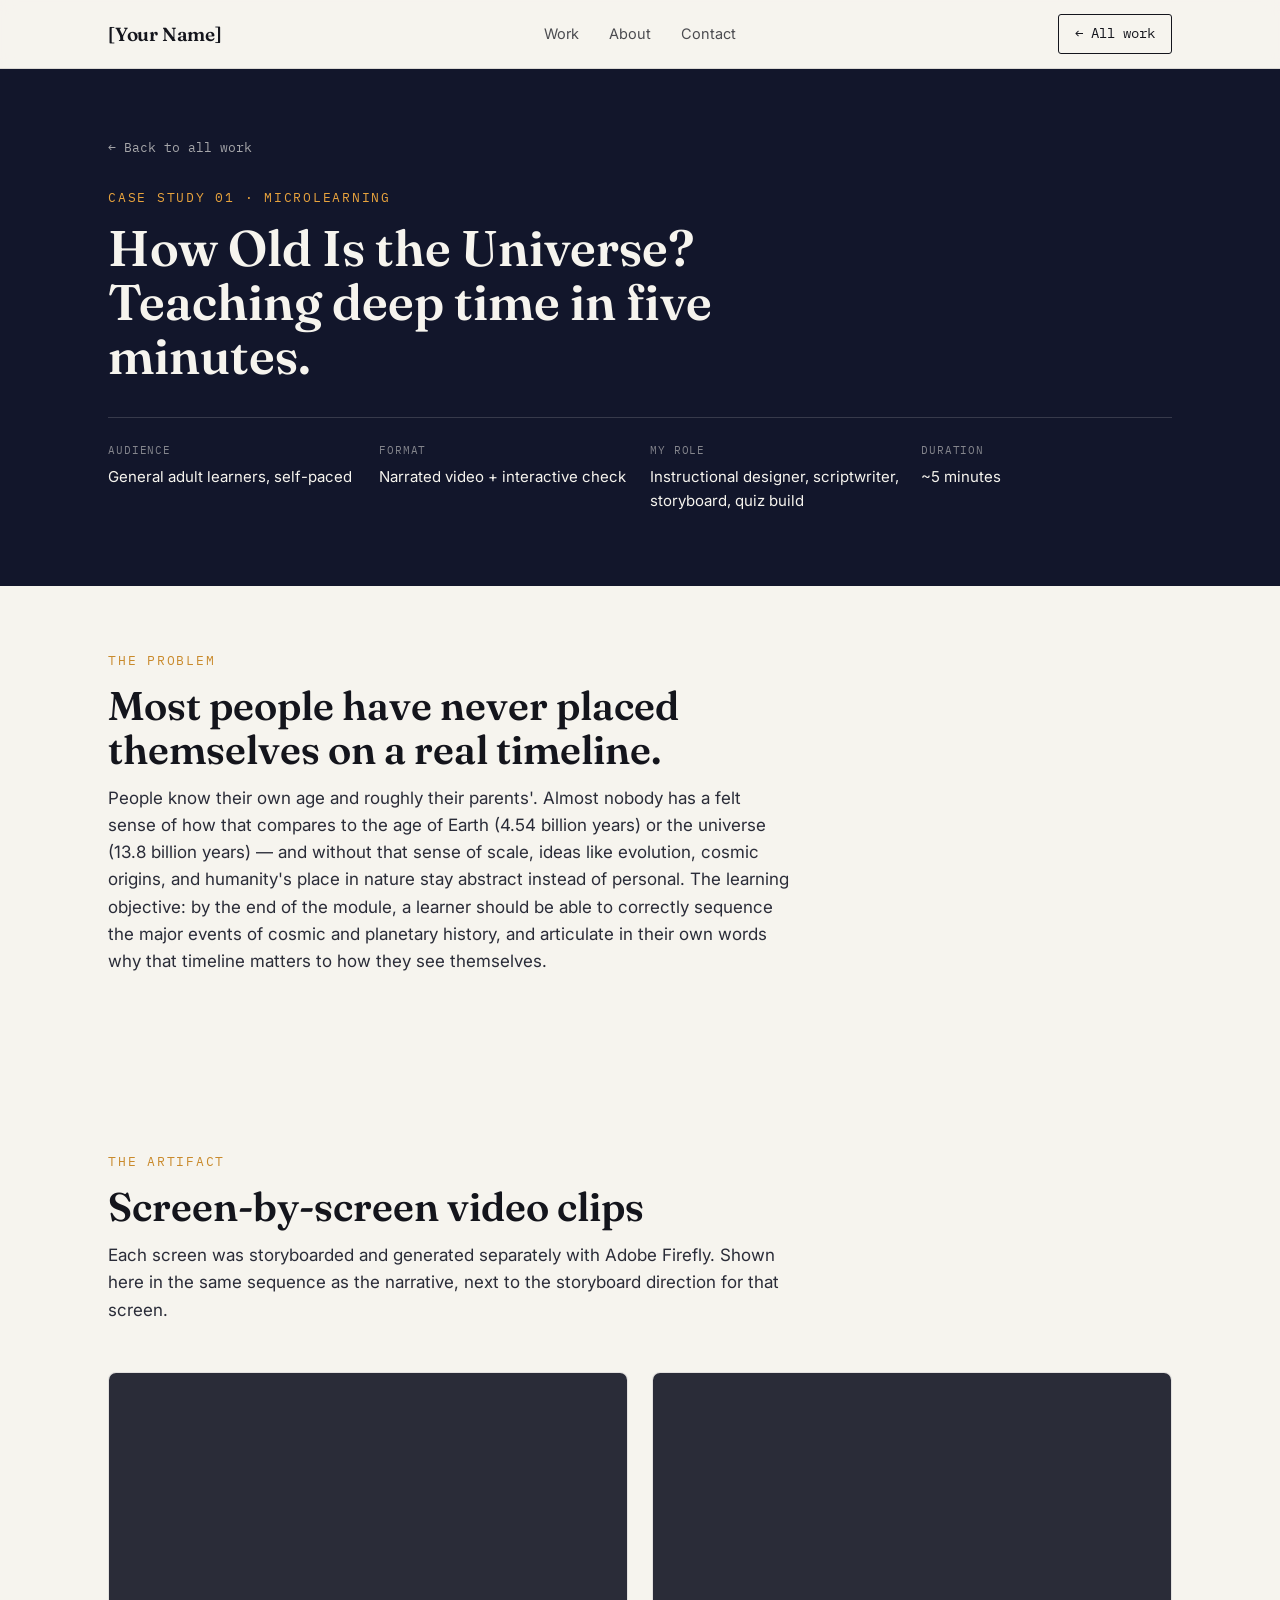
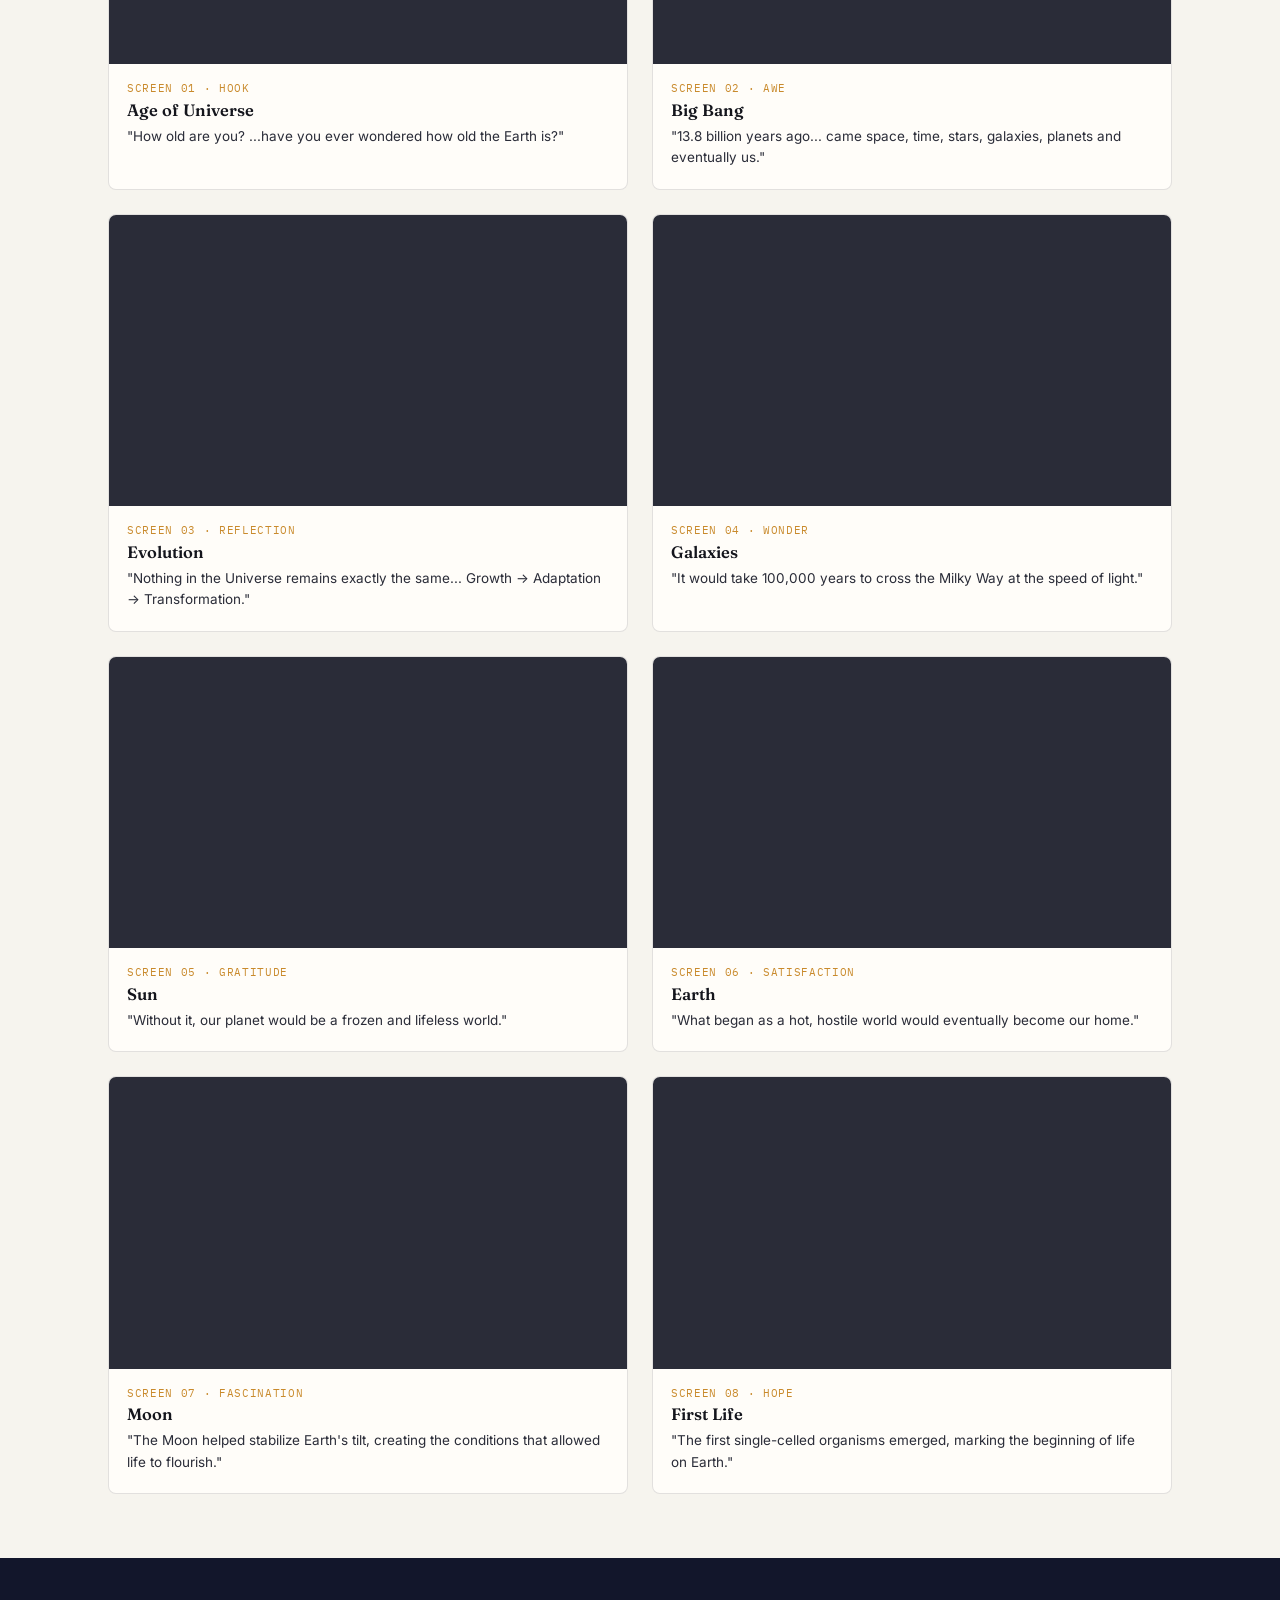
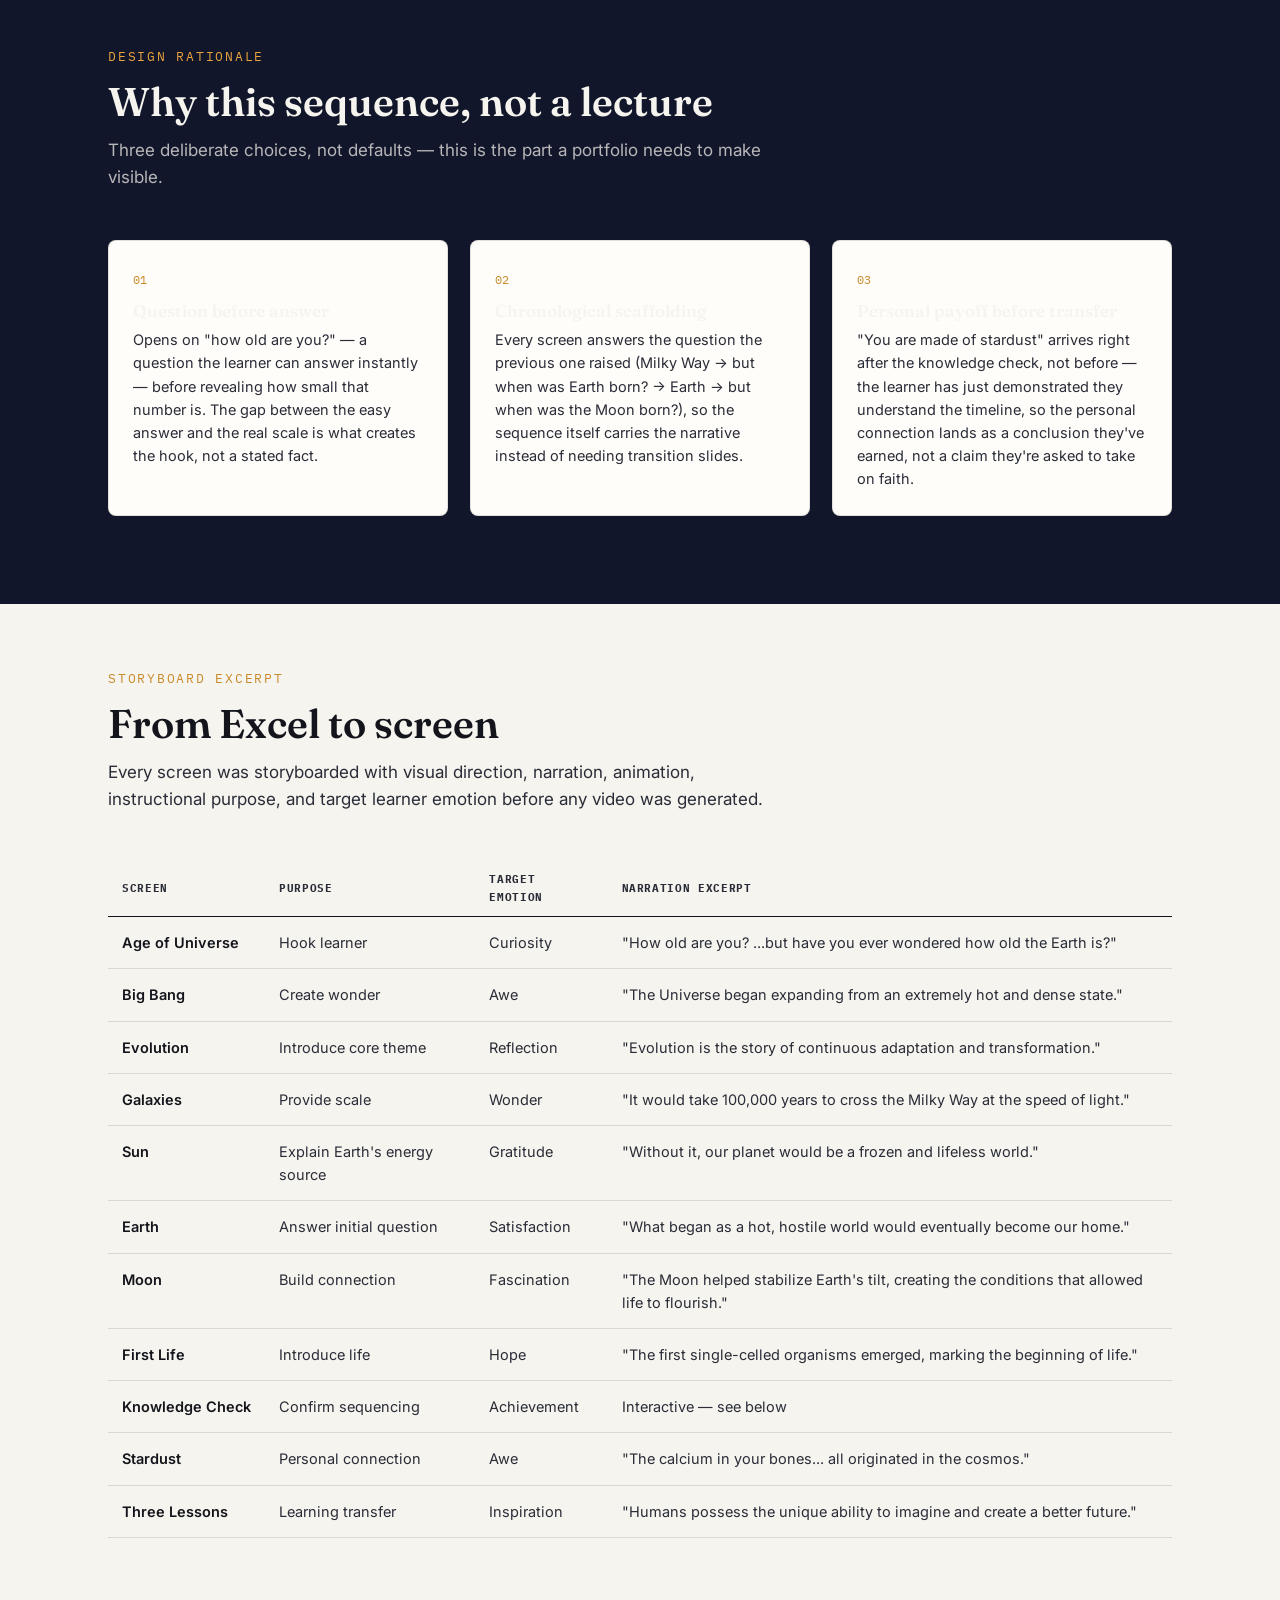
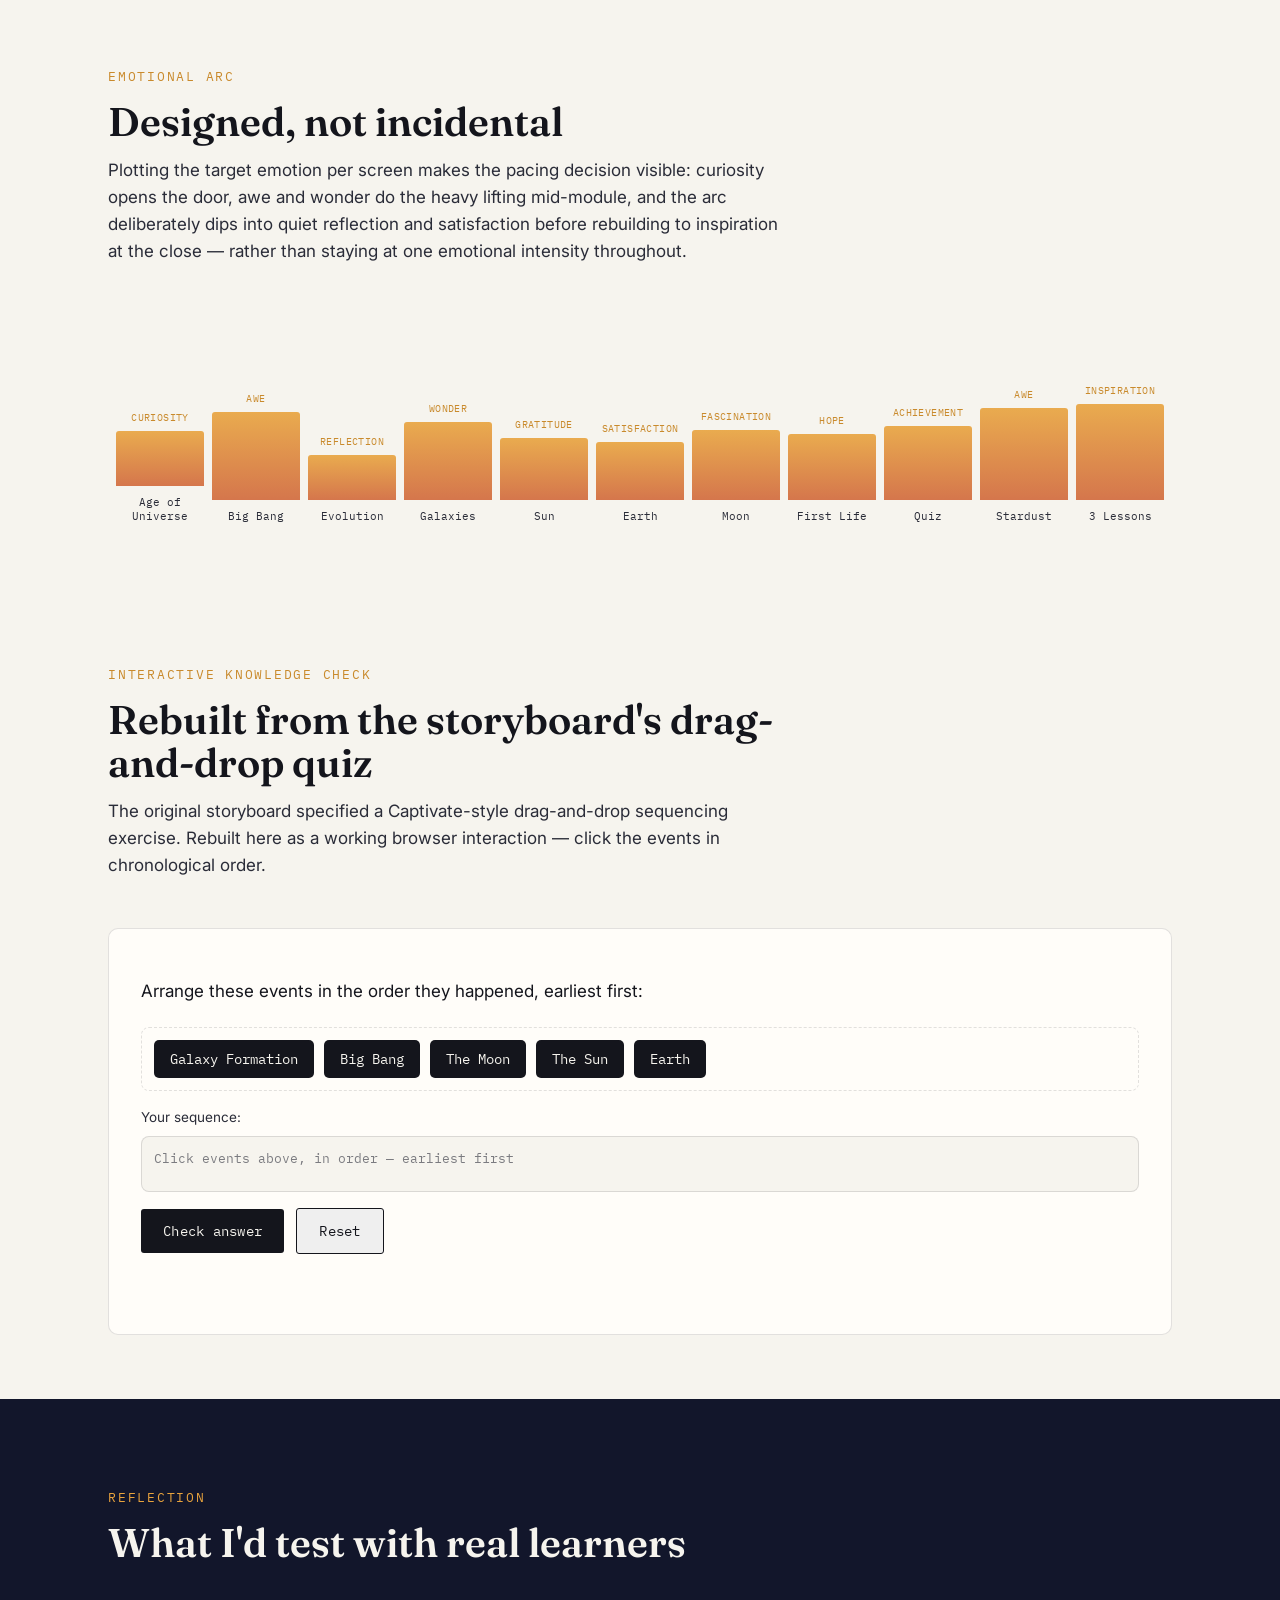
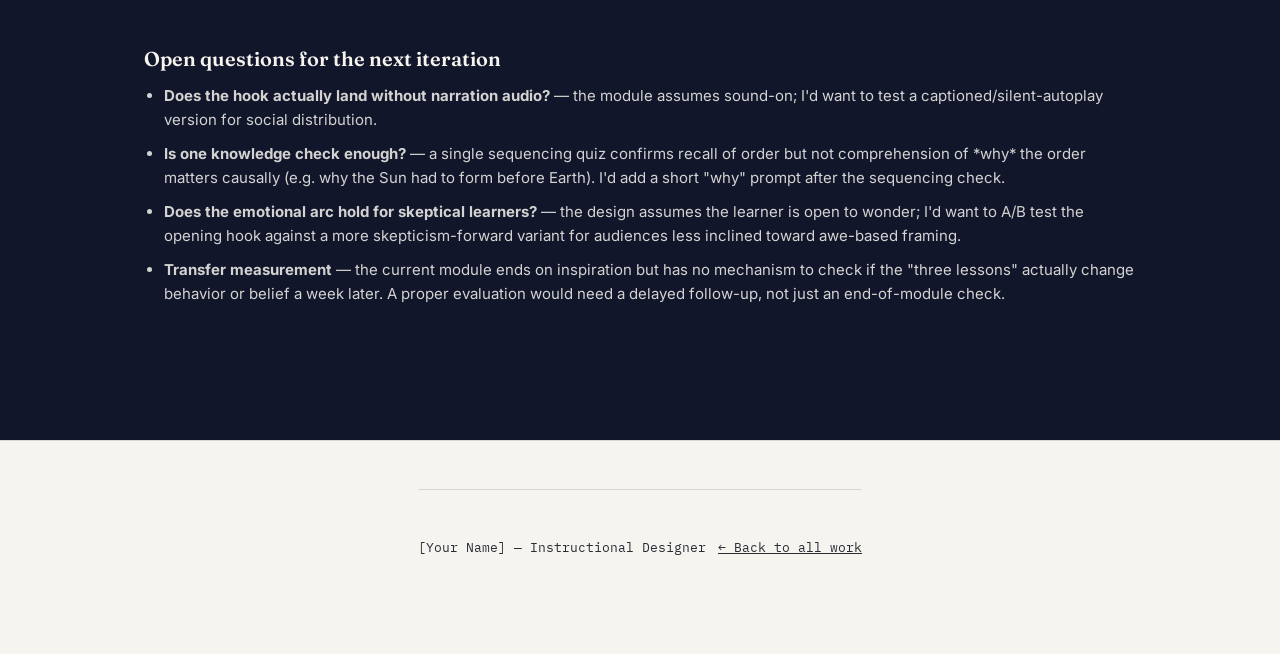
==== case-study-bigbang.html @ b895d116 "Add files via upload" ====
<!DOCTYPE html>
<html lang="en">
<head>
<meta charset="UTF-8">
<meta name="viewport" content="width=device-width, initial-scale=1.0">
<title>Case Study — How Old Is the Universe? | [Your Name]</title>
<link rel="preconnect" href="https://fonts.googleapis.com">
<link href="https://fonts.googleapis.com/css2?family=Fraunces:opsz,wght@9..144,500;9..144,600&family=Inter:wght@400;500;600&family=IBM+Plex+Mono:wght@400;500&display=swap" rel="stylesheet">
<link rel="stylesheet" href="style.css">
</head>
<body>

<nav class="nav">
  <div class="wrap">
    <a class="nav-mark" href="index.html">[Your Name]</a>
    <ul class="nav-links">
      <li><a href="index.html#work">Work</a></li>
      <li><a href="index.html#about">About</a></li>
      <li><a href="index.html#contact">Contact</a></li>
    </ul>
    <a class="nav-cta" href="index.html">← All work</a>
  </div>
</nav>

<header class="cs-hero">
  <div class="wrap">
    <a class="back-link" href="index.html">← Back to all work</a>
    <span class="eyebrow">Case Study 01 · Microlearning</span>
    <h1>How Old Is the Universe? Teaching deep time in five minutes.</h1>

    <dl class="cs-meta">
      <div><dt>Audience</dt><dd>General adult learners, self-paced</dd></div>
      <div><dt>Format</dt><dd>Narrated video + interactive check</dd></div>
      <div><dt>My Role</dt><dd>Instructional designer, scriptwriter, storyboard, quiz build</dd></div>
      <div><dt>Duration</dt><dd>~5 minutes</dd></div>
    </dl>
  </div>
</header>

<section class="section section-tight">
  <div class="wrap">
    <div class="section-head">
      <span class="eyebrow">The Problem</span>
      <h2>Most people have never placed themselves on a real timeline.</h2>
      <p>People know their own age and roughly their parents'. Almost nobody has a felt sense of how
      that compares to the age of Earth (4.54 billion years) or the universe (13.8 billion years) —
      and without that sense of scale, ideas like evolution, cosmic origins, and humanity's place in
      nature stay abstract instead of personal. The learning objective: by the end of the module, a
      learner should be able to correctly sequence the major events of cosmic and planetary history,
      and articulate in their own words why that timeline matters to how they see themselves.</p>
    </div>
  </div>
</section>

<section class="section section-tight">
  <div class="wrap">
    <div class="section-head">
      <span class="eyebrow">The Artifact</span>
      <h2>Screen-by-screen video clips</h2>
      <p>Each screen was storyboarded and generated separately with Adobe Firefly. Shown here in the
      same sequence as the narrative, next to the storyboard direction for that screen.</p>
    </div>

    <div class="reel-grid">
      <div class="reel-card">
        <div class="reel-frame">
          <iframe src="https://drive.google.com/file/d/1oNbcu9M_ykGGvn_g71CojoUc9A6c1wca/preview" allow="autoplay" allowfullscreen loading="lazy"></iframe>
        </div>
        <div class="reel-body">
          <div class="reel-index">Screen 01 · Hook</div>
          <h3>Age of Universe</h3>
          <p>"How old are you? ...have you ever wondered how old the Earth is?"</p>
        </div>
      </div>

      <div class="reel-card">
        <div class="reel-frame">
          <iframe src="https://drive.google.com/file/d/1imyt-iBkOmMmFH0TT1pSPCt0cGdZ9aNY/preview" allow="autoplay" allowfullscreen loading="lazy"></iframe>
        </div>
        <div class="reel-body">
          <div class="reel-index">Screen 02 · Awe</div>
          <h3>Big Bang</h3>
          <p>"13.8 billion years ago... came space, time, stars, galaxies, planets and eventually us."</p>
        </div>
      </div>

      <div class="reel-card">
        <div class="reel-frame">
          <iframe src="https://drive.google.com/file/d/1BXNM2Kugk3HZnG-iFwD0R6MdzmaawaO6/preview" allow="autoplay" allowfullscreen loading="lazy"></iframe>
        </div>
        <div class="reel-body">
          <div class="reel-index">Screen 03 · Reflection</div>
          <h3>Evolution</h3>
          <p>"Nothing in the Universe remains exactly the same... Growth → Adaptation → Transformation."</p>
        </div>
      </div>

      <div class="reel-card">
        <div class="reel-frame">
          <iframe src="https://drive.google.com/file/d/1Hw9qp_NRLFfboMM7oHUqfhAPzD27Cn8F/preview" allow="autoplay" allowfullscreen loading="lazy"></iframe>
        </div>
        <div class="reel-body">
          <div class="reel-index">Screen 04 · Wonder</div>
          <h3>Galaxies</h3>
          <p>"It would take 100,000 years to cross the Milky Way at the speed of light."</p>
        </div>
      </div>

      <div class="reel-card">
        <div class="reel-frame">
          <iframe src="https://drive.google.com/file/d/1N5pcoWm10YB3pynCV557OBlq85UHL0aE/preview" allow="autoplay" allowfullscreen loading="lazy"></iframe>
        </div>
        <div class="reel-body">
          <div class="reel-index">Screen 05 · Gratitude</div>
          <h3>Sun</h3>
          <p>"Without it, our planet would be a frozen and lifeless world."</p>
        </div>
      </div>

      <div class="reel-card">
        <div class="reel-frame">
          <iframe src="https://drive.google.com/file/d/1j3z9VxLvTlwo2EZ3_TCzBCUEDwjEivxw/preview" allow="autoplay" allowfullscreen loading="lazy"></iframe>
        </div>
        <div class="reel-body">
          <div class="reel-index">Screen 06 · Satisfaction</div>
          <h3>Earth</h3>
          <p>"What began as a hot, hostile world would eventually become our home."</p>
        </div>
      </div>

      <div class="reel-card">
        <div class="reel-frame">
          <iframe src="https://drive.google.com/file/d/1w-o5J6wZ42qtlXxeQg47EWyF9idyX3JM/preview" allow="autoplay" allowfullscreen loading="lazy"></iframe>
        </div>
        <div class="reel-body">
          <div class="reel-index">Screen 07 · Fascination</div>
          <h3>Moon</h3>
          <p>"The Moon helped stabilize Earth's tilt, creating the conditions that allowed life to flourish."</p>
        </div>
      </div>

      <div class="reel-card">
        <div class="reel-frame">
          <iframe src="https://drive.google.com/file/d/1HkIOLkgJudNFVCQ6xEuP0Mj9fXV1hpHD/preview" allow="autoplay" allowfullscreen loading="lazy"></iframe>
        </div>
        <div class="reel-body">
          <div class="reel-index">Screen 08 · Hope</div>
          <h3>First Life</h3>
          <p>"The first single-celled organisms emerged, marking the beginning of life on Earth."</p>
        </div>
      </div>
    </div>
  </div>
</section>

<section class="section section-dark">
  <div class="wrap">
    <div class="section-head">
      <span class="eyebrow">Design Rationale</span>
      <h2>Why this sequence, not a lecture</h2>
      <p>Three deliberate choices, not defaults — this is the part a portfolio needs to make visible.</p>
    </div>

    <div class="rationale-grid">
      <div class="rationale-card">
        <span class="num">01</span>
        <h3>Question before answer</h3>
        <p>Opens on "how old are you?" — a question the learner can answer instantly — before
        revealing how small that number is. The gap between the easy answer and the real scale is
        what creates the hook, not a stated fact.</p>
      </div>
      <div class="rationale-card">
        <span class="num">02</span>
        <h3>Chronological scaffolding</h3>
        <p>Every screen answers the question the previous one raised (Milky Way → but when was Earth
        born? → Earth → but when was the Moon born?), so the sequence itself carries the narrative
        instead of needing transition slides.</p>
      </div>
      <div class="rationale-card">
        <span class="num">03</span>
        <h3>Personal payoff before transfer</h3>
        <p>"You are made of stardust" arrives right after the knowledge check, not before — the
        learner has just demonstrated they understand the timeline, so the personal connection lands
        as a conclusion they've earned, not a claim they're asked to take on faith.</p>
      </div>
    </div>
  </div>
</section>

<section class="section section-tight">
  <div class="wrap">
    <div class="section-head">
      <span class="eyebrow">Storyboard Excerpt</span>
      <h2>From Excel to screen</h2>
      <p>Every screen was storyboarded with visual direction, narration, animation, instructional
      purpose, and target learner emotion before any video was generated.</p>
    </div>

    <div style="overflow-x:auto;">
      <table class="sb-table">
        <thead>
          <tr><th>Screen</th><th>Purpose</th><th>Target Emotion</th><th>Narration excerpt</th></tr>
        </thead>
        <tbody>
          <tr><td class="sb-screen">Age of Universe</td><td>Hook learner</td><td>Curiosity</td><td>"How old are you? ...but have you ever wondered how old the Earth is?"</td></tr>
          <tr><td class="sb-screen">Big Bang</td><td>Create wonder</td><td>Awe</td><td>"The Universe began expanding from an extremely hot and dense state."</td></tr>
          <tr><td class="sb-screen">Evolution</td><td>Introduce core theme</td><td>Reflection</td><td>"Evolution is the story of continuous adaptation and transformation."</td></tr>
          <tr><td class="sb-screen">Galaxies</td><td>Provide scale</td><td>Wonder</td><td>"It would take 100,000 years to cross the Milky Way at the speed of light."</td></tr>
          <tr><td class="sb-screen">Sun</td><td>Explain Earth's energy source</td><td>Gratitude</td><td>"Without it, our planet would be a frozen and lifeless world."</td></tr>
          <tr><td class="sb-screen">Earth</td><td>Answer initial question</td><td>Satisfaction</td><td>"What began as a hot, hostile world would eventually become our home."</td></tr>
          <tr><td class="sb-screen">Moon</td><td>Build connection</td><td>Fascination</td><td>"The Moon helped stabilize Earth's tilt, creating the conditions that allowed life to flourish."</td></tr>
          <tr><td class="sb-screen">First Life</td><td>Introduce life</td><td>Hope</td><td>"The first single-celled organisms emerged, marking the beginning of life."</td></tr>
          <tr><td class="sb-screen">Knowledge Check</td><td>Confirm sequencing</td><td>Achievement</td><td>Interactive — see below</td></tr>
          <tr><td class="sb-screen">Stardust</td><td>Personal connection</td><td>Awe</td><td>"The calcium in your bones... all originated in the cosmos."</td></tr>
          <tr><td class="sb-screen">Three Lessons</td><td>Learning transfer</td><td>Inspiration</td><td>"Humans possess the unique ability to imagine and create a better future."</td></tr>
        </tbody>
      </table>
    </div>
  </div>
</section>

<section class="section section-tight">
  <div class="wrap">
    <div class="section-head">
      <span class="eyebrow">Emotional Arc</span>
      <h2>Designed, not incidental</h2>
      <p>Plotting the target emotion per screen makes the pacing decision visible: curiosity opens the
      door, awe and wonder do the heavy lifting mid-module, and the arc deliberately dips into quiet
      reflection and satisfaction before rebuilding to inspiration at the close — rather than staying
      at one emotional intensity throughout.</p>
    </div>
    <div class="arc-wrap">
      <div class="arc" id="arcChart"></div>
    </div>
  </div>
</section>

<section class="section section-tight" id="quiz">
  <div class="wrap">
    <div class="section-head">
      <span class="eyebrow">Interactive Knowledge Check</span>
      <h2>Rebuilt from the storyboard's drag-and-drop quiz</h2>
      <p>The original storyboard specified a Captivate-style drag-and-drop sequencing exercise. Rebuilt
      here as a working browser interaction — click the events in chronological order.</p>
    </div>

    <div class="quiz-box">
      <p class="quiz-prompt">Arrange these events in the order they happened, earliest first:</p>
      <div class="quiz-pool" id="quizPool"></div>
      <p class="quiz-prompt" style="font-size:13.5px; margin-bottom:8px; color:var(--ink-soft);">Your sequence:</p>
      <div class="quiz-answer" id="quizAnswer"></div>
      <div class="quiz-controls">
        <button class="btn btn-solid" id="quizCheck" style="border:none; cursor:pointer;">Check answer</button>
        <button class="btn btn-ghost" id="quizReset" style="cursor:pointer;">Reset</button>
      </div>
      <p class="quiz-feedback" id="quizFeedback"></p>
    </div>
  </div>
</section>

<section class="section section-dark">
  <div class="wrap">
    <div class="section-head">
      <span class="eyebrow">Reflection</span>
      <h2>What I'd test with real learners</h2>
    </div>
    <div class="reflection-box">
      <h3>Open questions for the next iteration</h3>
      <ul>
        <li><strong>Does the hook actually land without narration audio?</strong> — the module assumes
        sound-on; I'd want to test a captioned/silent-autoplay version for social distribution.</li>
        <li><strong>Is one knowledge check enough?</strong> — a single sequencing quiz confirms recall
        of order but not comprehension of *why* the order matters causally (e.g. why the Sun had to
        form before Earth). I'd add a short "why" prompt after the sequencing check.</li>
        <li><strong>Does the emotional arc hold for skeptical learners?</strong> — the design assumes
        the learner is open to wonder; I'd want to A/B test the opening hook against a more
        skepticism-forward variant for audiences less inclined toward awe-based framing.</li>
        <li><strong>Transfer measurement</strong> — the current module ends on inspiration but has no
        mechanism to check if the "three lessons" actually change behavior or belief a week later.
        A proper evaluation would need a delayed follow-up, not just an end-of-module check.</li>
      </ul>
    </div>
  </div>
</section>

<footer class="footer">
  <div class="wrap footer">
    <span>[Your Name] — Instructional Designer</span>
    <a href="index.html">← Back to all work</a>
  </div>
</footer>

<script src="script.js"></script>
</body>
</html>
---- style.css ----
/* ============================================================
   DESIGN TOKENS
   Palette: Ink (near-black), Parchment (warm light), Sunfire (amber accent),
   Deep Space (indigo, dark sections)
   Signature motif: "Deep Time Compression" — a thin scale bar that
   literalizes turning 13.8 billion years into a 5-minute learning moment.
   ============================================================ */
:root {
  --ink: #14151c;
  --ink-soft: #2a2c38;
  --parchment: #f6f4ee;
  --parchment-dim: #ece8dd;
  --paper: #fffdf9;
  --space: #1c2340;
  --space-deep: #12162b;
  --sunfire: #e8a33d;
  --sunfire-dim: #c98a2c;
  --ember: #d1683a;
  --line: rgba(20, 21, 28, 0.12);
  --line-dark: rgba(246, 244, 238, 0.16);

  --display: "Fraunces", "Cambria", Georgia, serif;
  --body: "Inter", "Calibri", Arial, sans-serif;
  --mono: "IBM Plex Mono", "Courier New", monospace;

  --max: 1120px;
}

@media (prefers-reduced-motion: reduce) {
  * { animation-duration: 0.001ms !important; animation-iteration-count: 1 !important; transition-duration: 0.001ms !important; }
}

* { box-sizing: border-box; }
html { scroll-behavior: smooth; }
body {
  margin: 0;
  background: var(--parchment);
  color: var(--ink);
  font-family: var(--body);
  font-size: 17px;
  line-height: 1.6;
  -webkit-font-smoothing: antialiased;
}

img, video { max-width: 100%; display: block; }

a { color: inherit; }

.wrap {
  max-width: var(--max);
  margin: 0 auto;
  padding: 0 28px;
}

h1, h2, h3 {
  font-family: var(--display);
  font-weight: 600;
  line-height: 1.08;
  margin: 0;
}

.eyebrow {
  font-family: var(--mono);
  font-size: 12.5px;
  letter-spacing: 0.14em;
  text-transform: uppercase;
  color: var(--sunfire-dim);
  display: block;
  margin-bottom: 14px;
}

:focus-visible {
  outline: 2.5px solid var(--sunfire);
  outline-offset: 3px;
}

/* ---------- NAV ---------- */
.nav {
  position: sticky;
  top: 0;
  z-index: 40;
  background: rgba(246, 244, 238, 0.92);
  backdrop-filter: blur(8px);
  border-bottom: 1px solid var(--line);
}
.nav .wrap {
  display: flex;
  align-items: center;
  justify-content: space-between;
  height: 68px;
}
.nav-mark {
  font-family: var(--display);
  font-weight: 600;
  font-size: 19px;
  text-decoration: none;
  letter-spacing: -0.01em;
}
.nav-links {
  display: flex;
  gap: 30px;
  list-style: none;
  margin: 0;
  padding: 0;
  font-size: 14.5px;
}
.nav-links a { text-decoration: none; opacity: 0.75; }
.nav-links a:hover { opacity: 1; }
.nav-cta {
  border: 1.5px solid var(--ink);
  padding: 8px 16px;
  border-radius: 3px;
  font-size: 13.5px;
  text-decoration: none;
  font-family: var(--mono);
}

/* ---------- BUTTONS ---------- */
.btn {
  display: inline-flex;
  align-items: center;
  gap: 8px;
  font-family: var(--mono);
  font-size: 13.5px;
  letter-spacing: 0.02em;
  text-decoration: none;
  padding: 13px 22px;
  border-radius: 3px;
  border: 1.5px solid currentColor;
  transition: transform 0.15s ease, background 0.15s ease;
}
.btn:hover { transform: translateY(-1px); }
.btn-solid {
  background: var(--ink);
  color: var(--parchment);
  border-color: var(--ink);
}
.btn-solid:hover { background: var(--ink-soft); }
.btn-ghost { color: var(--ink); }

/* ---------- HERO ---------- */
.hero {
  padding: 110px 0 80px;
  position: relative;
}
.hero .eyebrow { color: var(--ember); }
.hero h1 {
  font-size: clamp(38px, 6vw, 64px);
  max-width: 15ch;
}
.hero h1 em {
  font-style: normal;
  color: var(--sunfire-dim);
}
.hero p.lede {
  max-width: 56ch;
  font-size: 19px;
  color: var(--ink-soft);
  margin: 24px 0 36px;
}
.hero-actions { display: flex; gap: 14px; flex-wrap: wrap; }

/* ---------- DEEP TIME BAR (signature element) ---------- */
.timebar {
  margin-top: 64px;
  border-top: 1px solid var(--line);
  padding-top: 22px;
}
.timebar-row {
  display: flex;
  align-items: center;
  gap: 18px;
  font-family: var(--mono);
  font-size: 12.5px;
  color: var(--ink-soft);
}
.timebar-track {
  flex: 1;
  height: 3px;
  background: var(--parchment-dim);
  position: relative;
  border-radius: 2px;
  overflow: hidden;
}
.timebar-fill {
  position: absolute;
  inset: 0;
  width: 0%;
  background: linear-gradient(90deg, var(--space), var(--sunfire));
  border-radius: 2px;
  animation: fillbar 1.8s ease-out 0.3s forwards;
}
@keyframes fillbar { to { width: 100%; } }

/* ---------- SECTION shells ---------- */
.section { padding: 88px 0; }
.section-dark {
  background: var(--space-deep);
  color: var(--parchment);
}
.section-dark .eyebrow { color: var(--sunfire); }
.section-tight { padding: 64px 0; }
.section-head { max-width: 62ch; margin-bottom: 48px; }
.section-head h2 { font-size: clamp(28px, 3.6vw, 40px); }
.section-head p { color: var(--ink-soft); margin-top: 14px; font-size: 17px; }
.section-dark .section-head p { color: rgba(246,244,238,0.72); }

/* ---------- ABOUT / BRIDGE ---------- */
.bridge-grid {
  display: grid;
  grid-template-columns: 1fr 1fr;
  gap: 40px;
}
.bridge-card {
  background: var(--paper);
  border: 1px solid var(--line);
  border-radius: 6px;
  padding: 28px;
}
.bridge-card h3 { font-size: 18px; margin-bottom: 10px; }
.bridge-card .from { font-family: var(--mono); font-size: 12px; color: var(--ember); text-transform: uppercase; letter-spacing: 0.08em; }
.bridge-card p { font-size: 15px; color: var(--ink-soft); margin: 10px 0 0; }
.bridge-arrow {
  grid-column: span 2;
  text-align: center;
  font-family: var(--mono);
  font-size: 13px;
  color: var(--sunfire-dim);
  letter-spacing: 0.1em;
  text-transform: uppercase;
}

/* ---------- PROJECT GRID ---------- */
.project-grid {
  display: grid;
  grid-template-columns: repeat(2, 1fr);
  gap: 22px;
}
.project-card {
  background: var(--paper);
  border: 1px solid var(--line);
  border-radius: 8px;
  overflow: hidden;
  text-decoration: none;
  color: var(--ink);
  display: flex;
  flex-direction: column;
  transition: box-shadow 0.2s ease, transform 0.2s ease;
}
.project-card.is-live:hover { transform: translateY(-3px); box-shadow: 0 14px 30px rgba(20,21,28,0.10); }
.project-thumb {
  height: 150px;
  background: linear-gradient(135deg, var(--space) 0%, var(--space-deep) 100%);
  position: relative;
  display: flex;
  align-items: center;
  justify-content: center;
}
.project-thumb span {
  font-family: var(--mono);
  color: rgba(246,244,238,0.5);
  font-size: 12px;
  letter-spacing: 0.08em;
}
.project-card.is-live .project-thumb { background: linear-gradient(135deg, #1c2340 0%, #3a2c5c 55%, #b3672f 100%); }
.project-body { padding: 20px 22px 24px; flex: 1; display: flex; flex-direction: column; }
.project-tag {
  font-family: var(--mono);
  font-size: 11px;
  letter-spacing: 0.08em;
  text-transform: uppercase;
  color: var(--sunfire-dim);
  margin-bottom: 8px;
}
.project-card h3 { font-size: 19px; margin-bottom: 8px; }
.project-card p { font-size: 14.5px; color: var(--ink-soft); margin: 0; flex: 1; }
.project-status {
  margin-top: 16px;
  font-family: var(--mono);
  font-size: 12px;
  color: var(--ink-soft);
  opacity: 0.6;
}
.project-card.is-live .project-status { color: var(--ember); opacity: 1; }

/* ---------- FOOTER ---------- */
.footer {
  padding: 48px 0;
  border-top: 1px solid var(--line);
  font-family: var(--mono);
  font-size: 13px;
  color: var(--ink-soft);
  display: flex;
  justify-content: space-between;
  flex-wrap: wrap;
  gap: 12px;
}

/* ---------- CASE STUDY SPECIFIC ---------- */
.cs-hero {
  background: var(--space-deep);
  color: var(--parchment);
  padding: 64px 0 56px;
}
.cs-hero .eyebrow { color: var(--sunfire); }
.cs-hero h1 { font-size: clamp(32px, 5vw, 50px); max-width: 20ch; color: var(--parchment); }
.cs-meta {
  margin-top: 34px;
  display: grid;
  grid-template-columns: repeat(4, 1fr);
  gap: 20px;
  border-top: 1px solid var(--line-dark);
  padding-top: 24px;
}
.cs-meta dt { font-family: var(--mono); font-size: 11px; text-transform: uppercase; letter-spacing: 0.08em; color: rgba(246,244,238,0.5); margin-bottom: 6px; }
.cs-meta dd { margin: 0; font-size: 15px; }

.back-link {
  font-family: var(--mono);
  font-size: 13px;
  text-decoration: none;
  color: rgba(246,244,238,0.65);
  display: inline-block;
  margin-bottom: 28px;
}
.back-link:hover { color: var(--parchment); }

/* video slot */
.video-slot {
  aspect-ratio: 16/9;
  background: var(--ink-soft);
  border-radius: 8px;
  display: flex;
  align-items: center;
  justify-content: center;
  flex-direction: column;
  gap: 10px;
  color: rgba(246,244,238,0.55);
  text-align: center;
  padding: 20px;
}
.video-slot span.big { font-size: 28px; }
.video-slot p { font-family: var(--mono); font-size: 12.5px; max-width: 40ch; margin: 0; }

/* per-screen video gallery */
.reel-grid {
  display: grid;
  grid-template-columns: repeat(2, 1fr);
  gap: 24px;
}
.reel-card {
  background: var(--paper);
  border: 1px solid var(--line);
  border-radius: 8px;
  overflow: hidden;
}
.reel-frame {
  aspect-ratio: 16/9;
  background: var(--ink-soft);
  position: relative;
}
.reel-frame iframe {
  width: 100%;
  height: 100%;
  border: none;
  display: block;
}
.reel-frame.pending {
  display: flex;
  align-items: center;
  justify-content: center;
  flex-direction: column;
  gap: 8px;
  color: rgba(246,244,238,0.5);
  text-align: center;
  padding: 16px;
}
.reel-frame.pending span.big { font-size: 22px; }
.reel-frame.pending p { font-family: var(--mono); font-size: 11.5px; margin: 0; max-width: 32ch; }
.reel-body { padding: 16px 18px 20px; }
.reel-index { font-family: var(--mono); font-size: 11px; color: var(--sunfire-dim); text-transform: uppercase; letter-spacing: 0.06em; margin-bottom: 4px; }
.reel-body h3 { font-size: 16.5px; margin: 0 0 6px; }
.reel-body p { font-size: 13.5px; color: var(--ink-soft); margin: 0; }

@media (max-width: 860px) {
  .reel-grid { grid-template-columns: 1fr; }
}

/* emotion arc */
.arc-wrap { overflow-x: auto; padding-bottom: 12px; }
.arc {
  display: flex;
  gap: 0;
  min-width: 920px;
  align-items: flex-end;
  height: 210px;
  padding: 0 4px;
}
.arc-step {
  flex: 1;
  display: flex;
  flex-direction: column;
  align-items: center;
  justify-content: flex-end;
  position: relative;
  padding: 0 4px;
}
.arc-bar {
  width: 100%;
  background: linear-gradient(180deg, var(--sunfire) 0%, var(--ember) 100%);
  border-radius: 3px 3px 0 0;
  opacity: 0.9;
}
.arc-label {
  font-family: var(--mono);
  font-size: 10.5px;
  color: var(--ink-soft);
  text-align: center;
  margin-top: 10px;
  line-height: 1.3;
}
.arc-emotion {
  font-family: var(--mono);
  font-size: 9.5px;
  color: var(--sunfire-dim);
  text-transform: uppercase;
  letter-spacing: 0.04em;
  margin-bottom: 6px;
}

/* storyboard table */
.sb-table { width: 100%; border-collapse: collapse; font-size: 14.5px; }
.sb-table th {
  font-family: var(--mono);
  font-size: 11px;
  text-transform: uppercase;
  letter-spacing: 0.06em;
  text-align: left;
  color: var(--ink-soft);
  border-bottom: 1.5px solid var(--ink);
  padding: 10px 14px;
}
.sb-table td {
  padding: 14px;
  border-bottom: 1px solid var(--line);
  vertical-align: top;
  color: var(--ink-soft);
}
.sb-table td.sb-screen { font-family: var(--body); font-weight: 600; color: var(--ink); white-space: nowrap; }

/* rationale cards */
.rationale-grid { display: grid; grid-template-columns: repeat(3, 1fr); gap: 22px; }
.rationale-card { background: var(--paper); border: 1px solid var(--line); border-radius: 8px; padding: 24px; }
.rationale-card .num { font-family: var(--mono); font-size: 12px; color: var(--sunfire-dim); }
.rationale-card h3 { font-size: 17px; margin: 10px 0 8px; }
.rationale-card p { font-size: 14.5px; color: var(--ink-soft); margin: 0; }

/* quiz */
.quiz-box {
  background: var(--paper);
  border: 1px solid var(--line);
  border-radius: 10px;
  padding: 32px;
}
.quiz-prompt { font-size: 17px; margin-bottom: 22px; }
.quiz-pool, .quiz-answer {
  display: flex;
  flex-wrap: wrap;
  gap: 10px;
  min-height: 56px;
  padding: 12px;
  border: 1.5px dashed var(--line);
  border-radius: 8px;
  margin-bottom: 16px;
}
.quiz-answer { border-style: solid; background: var(--parchment); }
.quiz-card {
  font-family: var(--mono);
  font-size: 13.5px;
  padding: 10px 16px;
  background: var(--ink);
  color: var(--parchment);
  border-radius: 5px;
  cursor: pointer;
  border: none;
  transition: transform 0.12s ease, background 0.12s ease;
}
.quiz-card:hover { transform: translateY(-2px); background: var(--space); }
.quiz-card:disabled { opacity: 0.3; cursor: default; transform: none; }
.quiz-answer .quiz-card { background: var(--sunfire-dim); cursor: default; }
.quiz-controls { display: flex; gap: 12px; align-items: center; }
.quiz-feedback { font-family: var(--mono); font-size: 13.5px; margin-top: 14px; min-height: 20px; }
.quiz-feedback.ok { color: #2f7d4f; }
.quiz-feedback.no { color: var(--ember); }

/* reflection */
.reflection-box {
  background: var(--space-deep);
  color: var(--parchment);
  border-radius: 10px;
  padding: 36px;
}
.reflection-box h3 { color: var(--parchment); font-size: 20px; margin-bottom: 14px; }
.reflection-box ul { margin: 0; padding-left: 20px; }
.reflection-box li { margin-bottom: 10px; font-size: 15px; color: rgba(246,244,238,0.85); }

/* responsive */
@media (max-width: 860px) {
  .nav-links { display: none; }
  .bridge-grid, .rationale-grid { grid-template-columns: 1fr; }
  .bridge-arrow { grid-column: span 1; }
  .project-grid { grid-template-columns: 1fr; }
  .cs-meta { grid-template-columns: repeat(2, 1fr); }
}
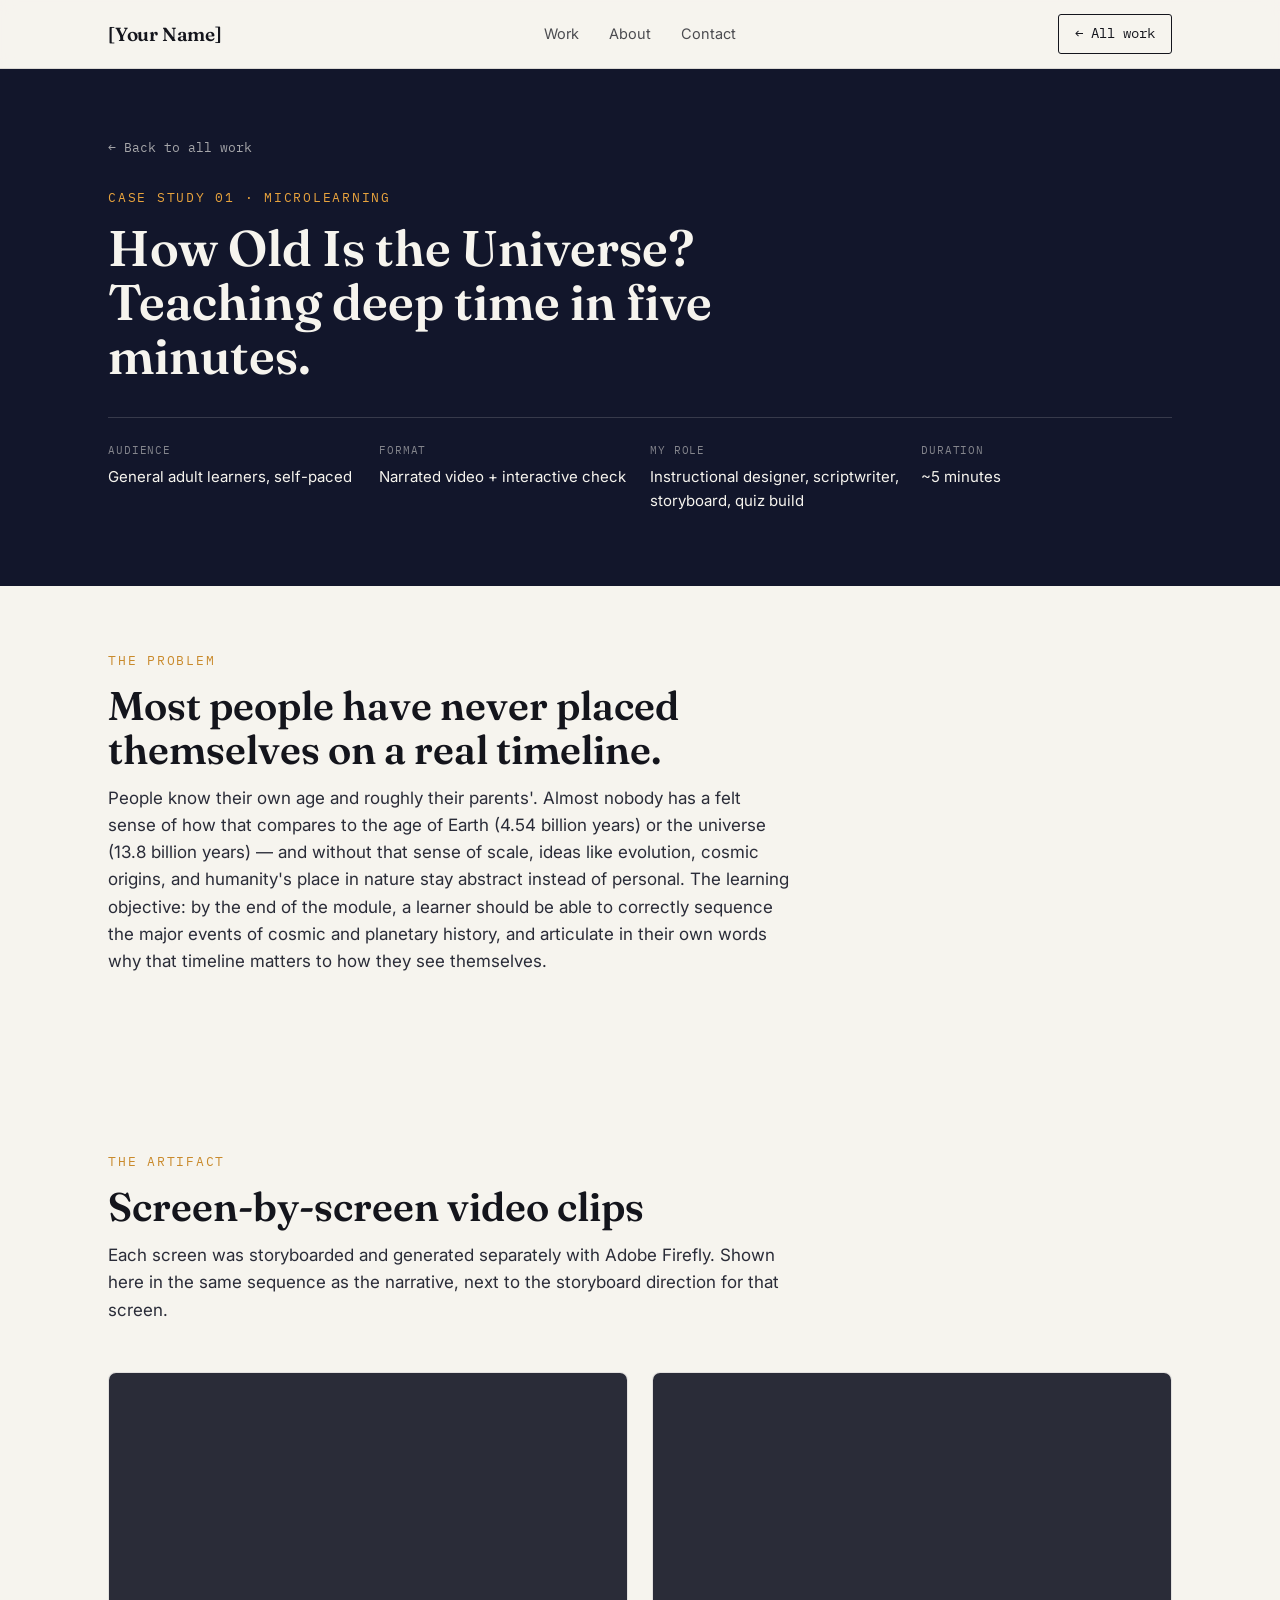
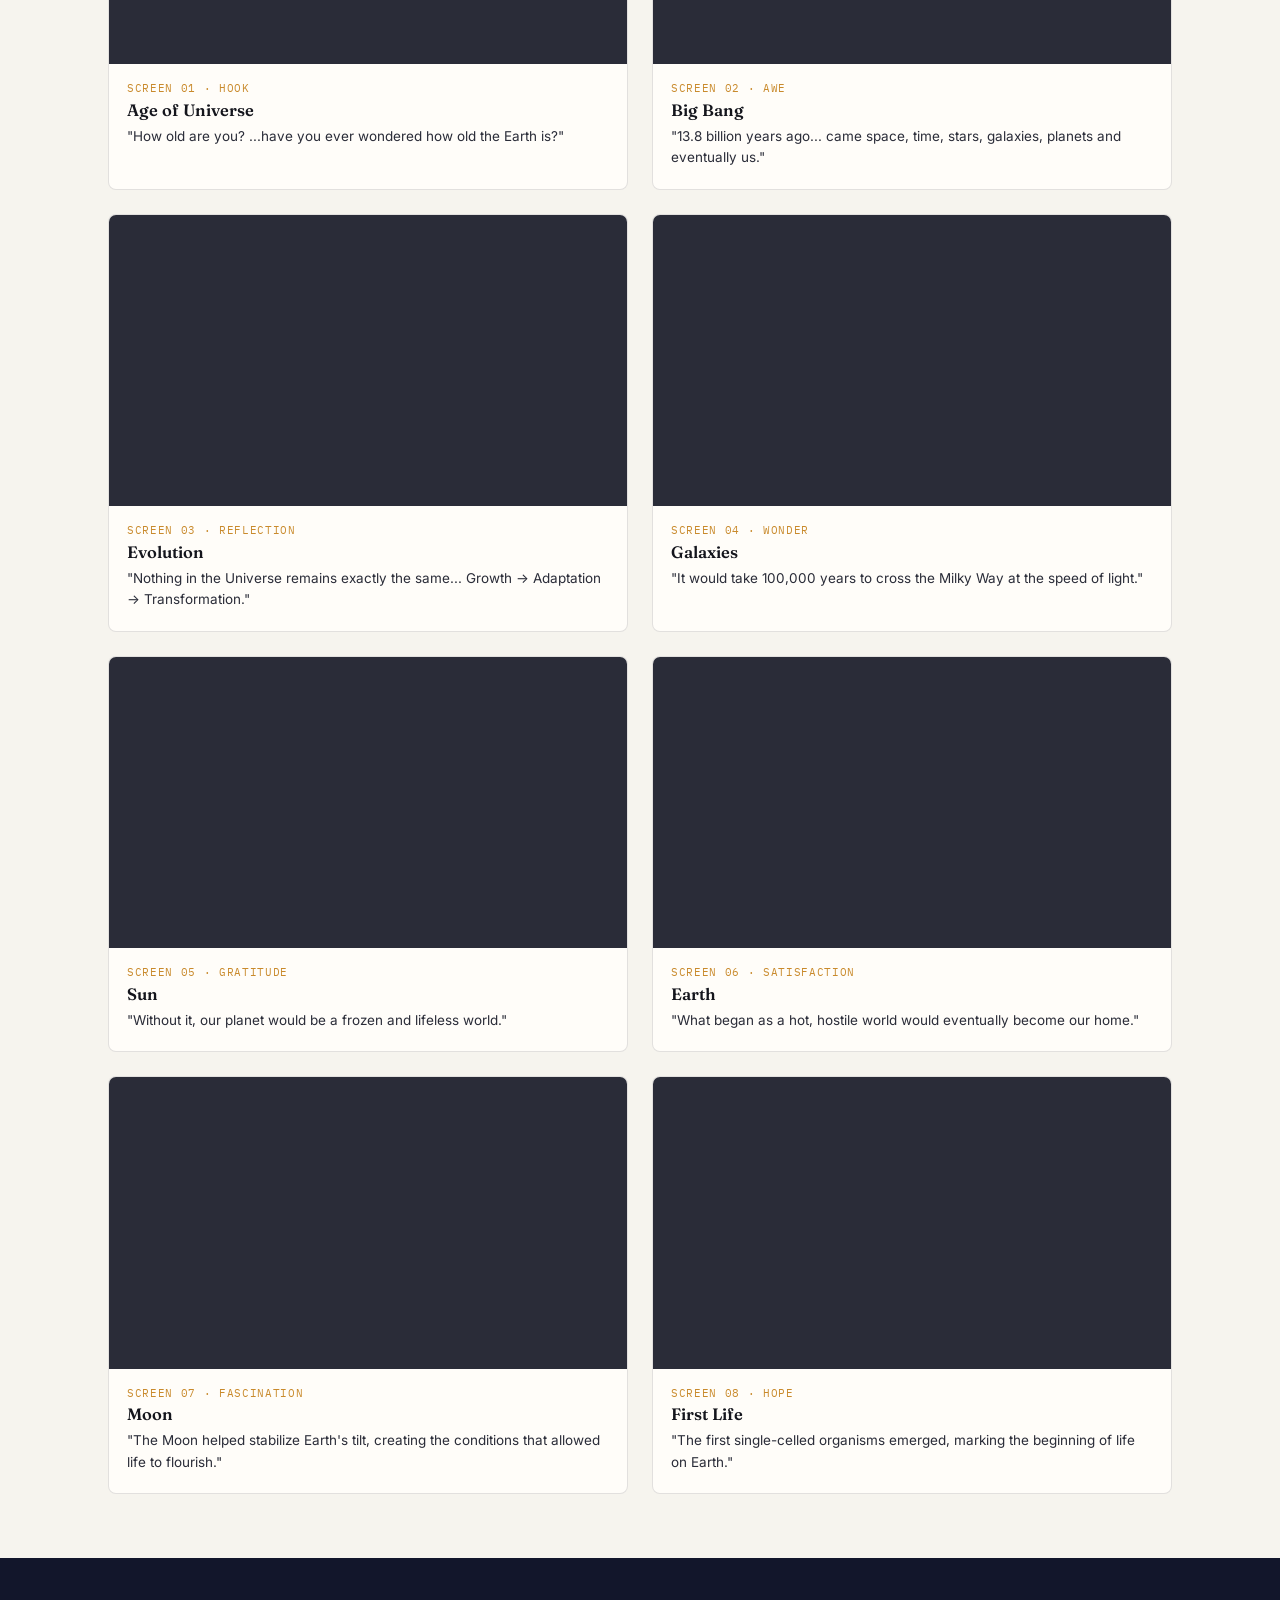
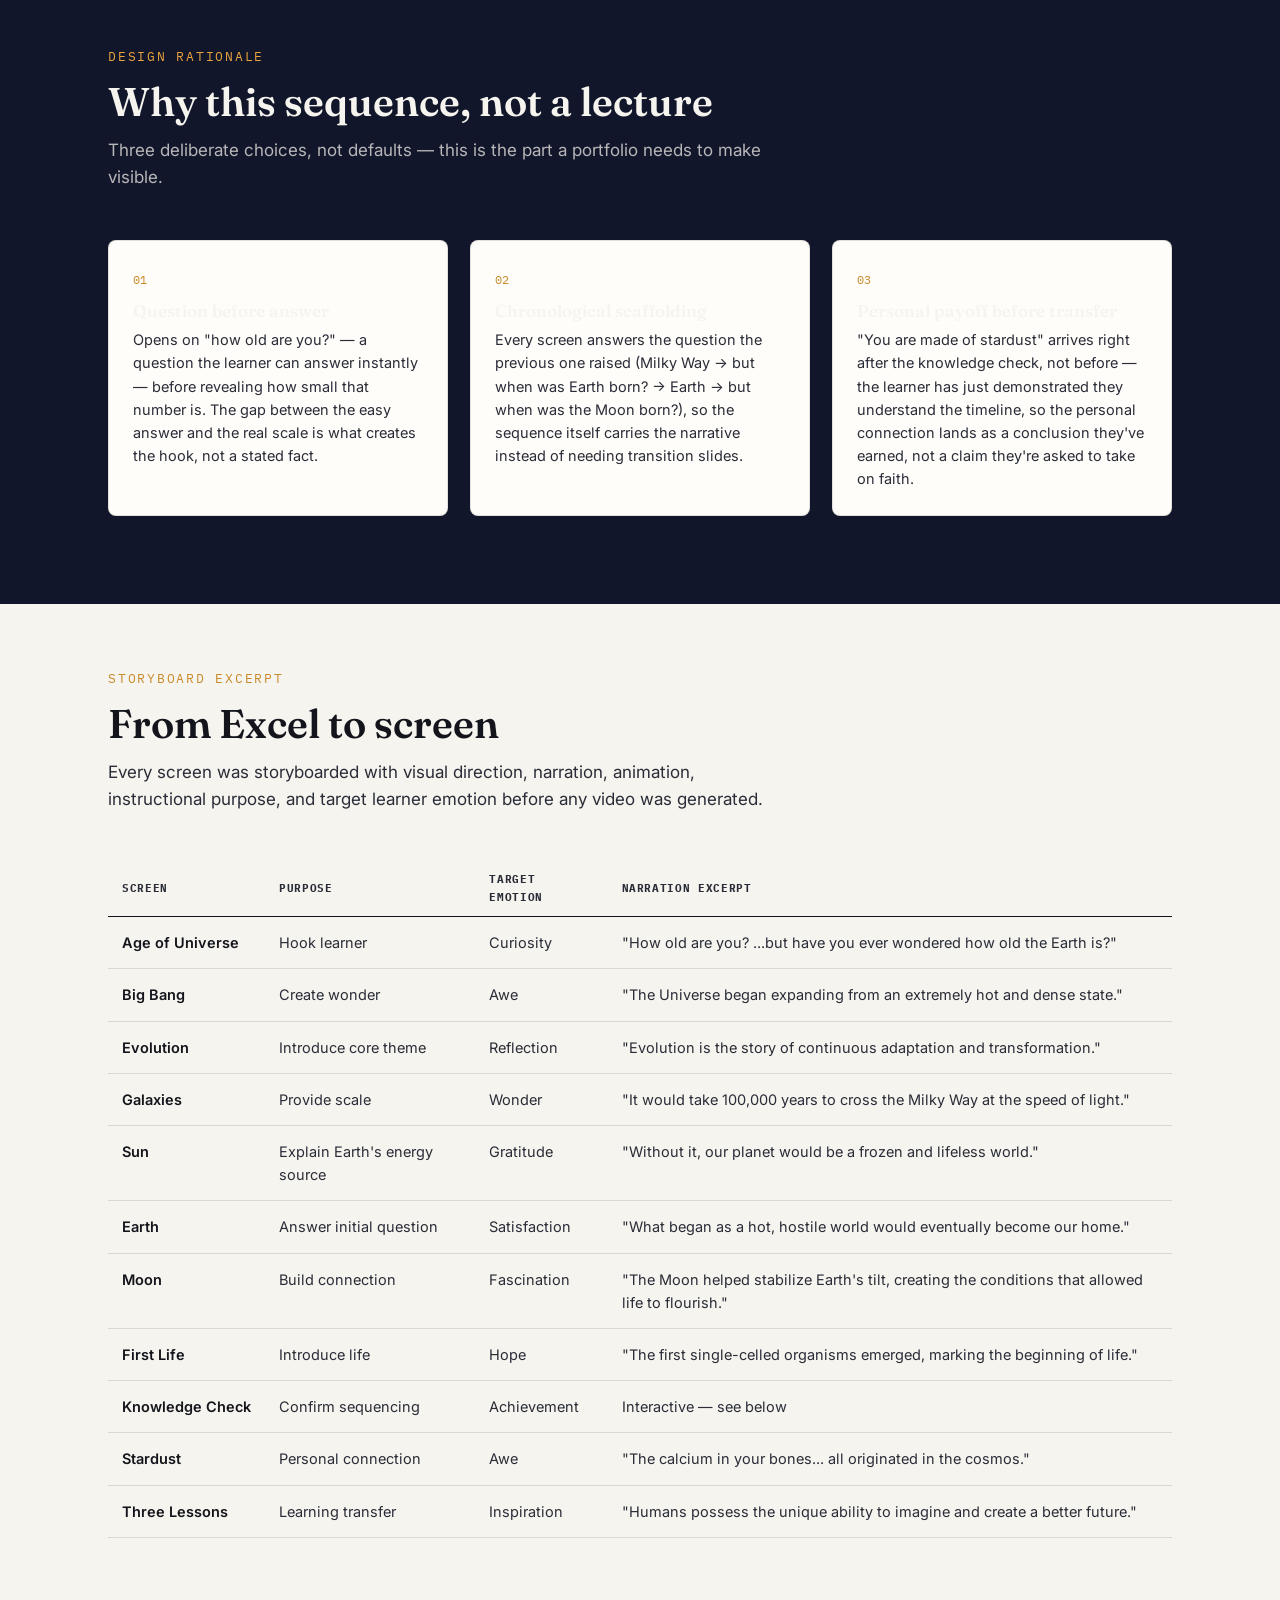
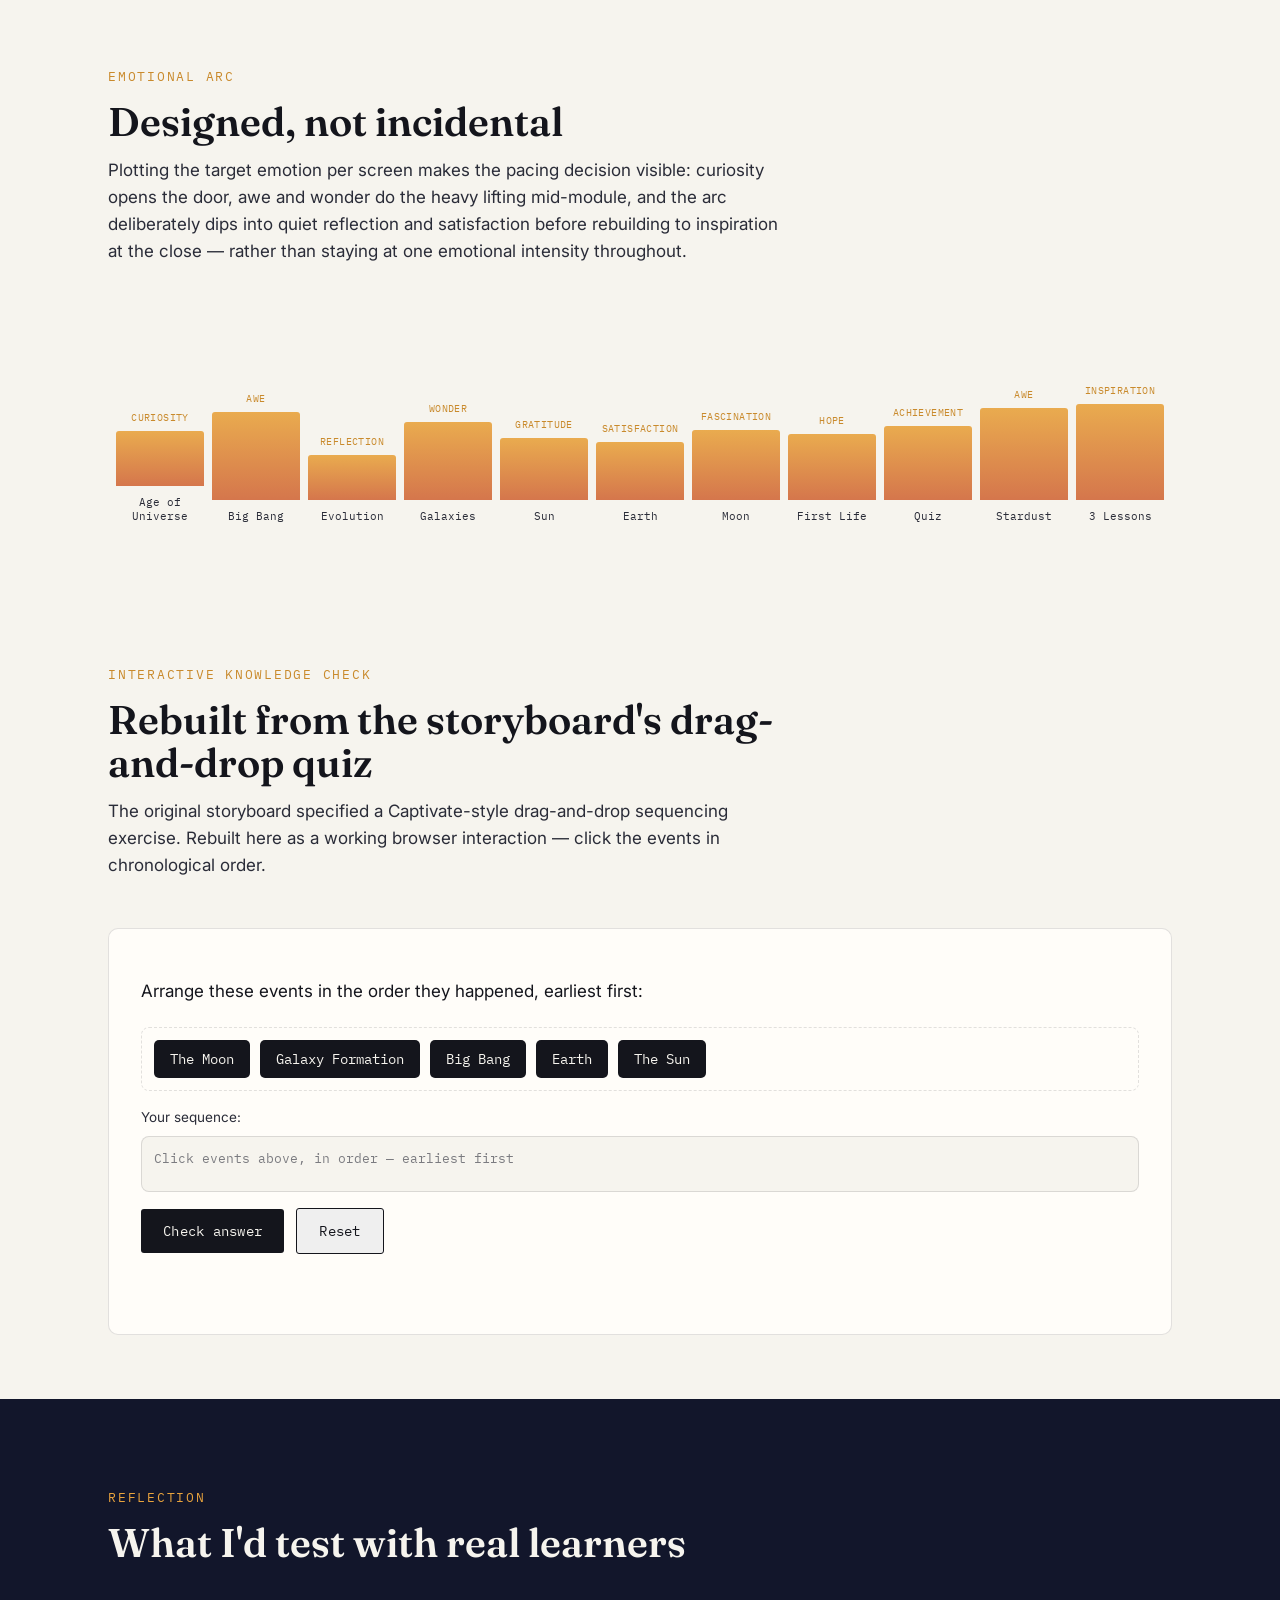
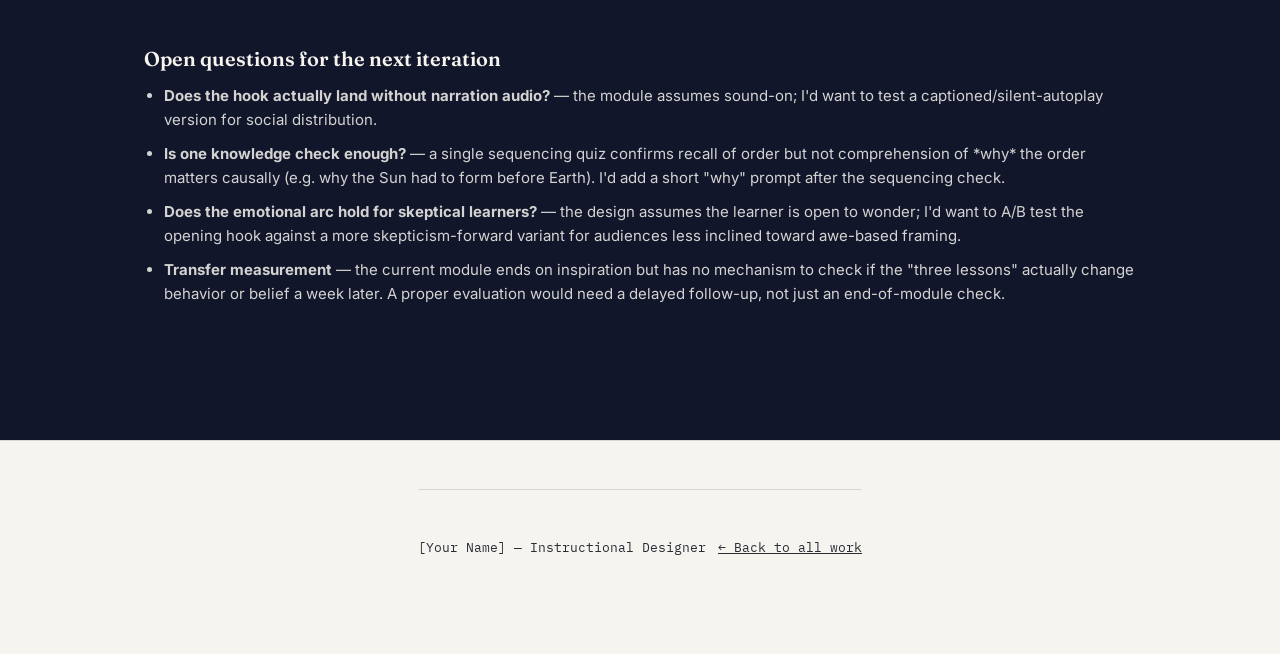
==== commit 30b0d7d0: "Add files via upload" ====
--- a/case-study-bigbang.html
+++ b/case-study-bigbang.html
@@ -64,7 +64,7 @@
     <div class="reel-grid">
       <div class="reel-card">
         <div class="reel-frame">
-          <iframe src="https://drive.google.com/file/d/1oNbcu9M_ykGGvn_g71CojoUc9A6c1wca/preview" allow="autoplay" allowfullscreen loading="lazy"></iframe>
+          <iframe src="https://www.youtube.com/embed/nEL8c4-J3gg" allow="autoplay; encrypted-media" allowfullscreen loading="lazy"></iframe>
         </div>
         <div class="reel-body">
           <div class="reel-index">Screen 01 · Hook</div>
@@ -75,7 +75,7 @@
 
       <div class="reel-card">
         <div class="reel-frame">
-          <iframe src="https://drive.google.com/file/d/1imyt-iBkOmMmFH0TT1pSPCt0cGdZ9aNY/preview" allow="autoplay" allowfullscreen loading="lazy"></iframe>
+          <iframe src="https://www.youtube.com/embed/p2WPOKuex2c" allow="autoplay; encrypted-media" allowfullscreen loading="lazy"></iframe>
         </div>
         <div class="reel-body">
           <div class="reel-index">Screen 02 · Awe</div>
@@ -97,7 +97,7 @@
 
       <div class="reel-card">
         <div class="reel-frame">
-          <iframe src="https://drive.google.com/file/d/1Hw9qp_NRLFfboMM7oHUqfhAPzD27Cn8F/preview" allow="autoplay" allowfullscreen loading="lazy"></iframe>
+          <iframe src="https://www.youtube.com/embed/Z3mFCii8bds" allow="autoplay; encrypted-media" allowfullscreen loading="lazy"></iframe>
         </div>
         <div class="reel-body">
           <div class="reel-index">Screen 04 · Wonder</div>
@@ -108,7 +108,7 @@
 
       <div class="reel-card">
         <div class="reel-frame">
-          <iframe src="https://drive.google.com/file/d/1N5pcoWm10YB3pynCV557OBlq85UHL0aE/preview" allow="autoplay" allowfullscreen loading="lazy"></iframe>
+          <iframe src="https://www.youtube.com/embed/sn2HkMfArdk" allow="autoplay; encrypted-media" allowfullscreen loading="lazy"></iframe>
         </div>
         <div class="reel-body">
           <div class="reel-index">Screen 05 · Gratitude</div>
@@ -119,7 +119,7 @@
 
       <div class="reel-card">
         <div class="reel-frame">
-          <iframe src="https://drive.google.com/file/d/1j3z9VxLvTlwo2EZ3_TCzBCUEDwjEivxw/preview" allow="autoplay" allowfullscreen loading="lazy"></iframe>
+          <iframe src="https://www.youtube.com/embed/2_XApar-a5Y" allow="autoplay; encrypted-media" allowfullscreen loading="lazy"></iframe>
         </div>
         <div class="reel-body">
           <div class="reel-index">Screen 06 · Satisfaction</div>
@@ -130,7 +130,7 @@
 
       <div class="reel-card">
         <div class="reel-frame">
-          <iframe src="https://drive.google.com/file/d/1w-o5J6wZ42qtlXxeQg47EWyF9idyX3JM/preview" allow="autoplay" allowfullscreen loading="lazy"></iframe>
+          <iframe src="https://www.youtube.com/embed/kQQYCWyz_sQ" allow="autoplay; encrypted-media" allowfullscreen loading="lazy"></iframe>
         </div>
         <div class="reel-body">
           <div class="reel-index">Screen 07 · Fascination</div>
@@ -141,7 +141,7 @@
 
       <div class="reel-card">
         <div class="reel-frame">
-          <iframe src="https://drive.google.com/file/d/1HkIOLkgJudNFVCQ6xEuP0Mj9fXV1hpHD/preview" allow="autoplay" allowfullscreen loading="lazy"></iframe>
+          <iframe src="https://www.youtube.com/embed/1xWLL-7SNW8" allow="autoplay; encrypted-media" allowfullscreen loading="lazy"></iframe>
         </div>
         <div class="reel-body">
           <div class="reel-index">Screen 08 · Hope</div>
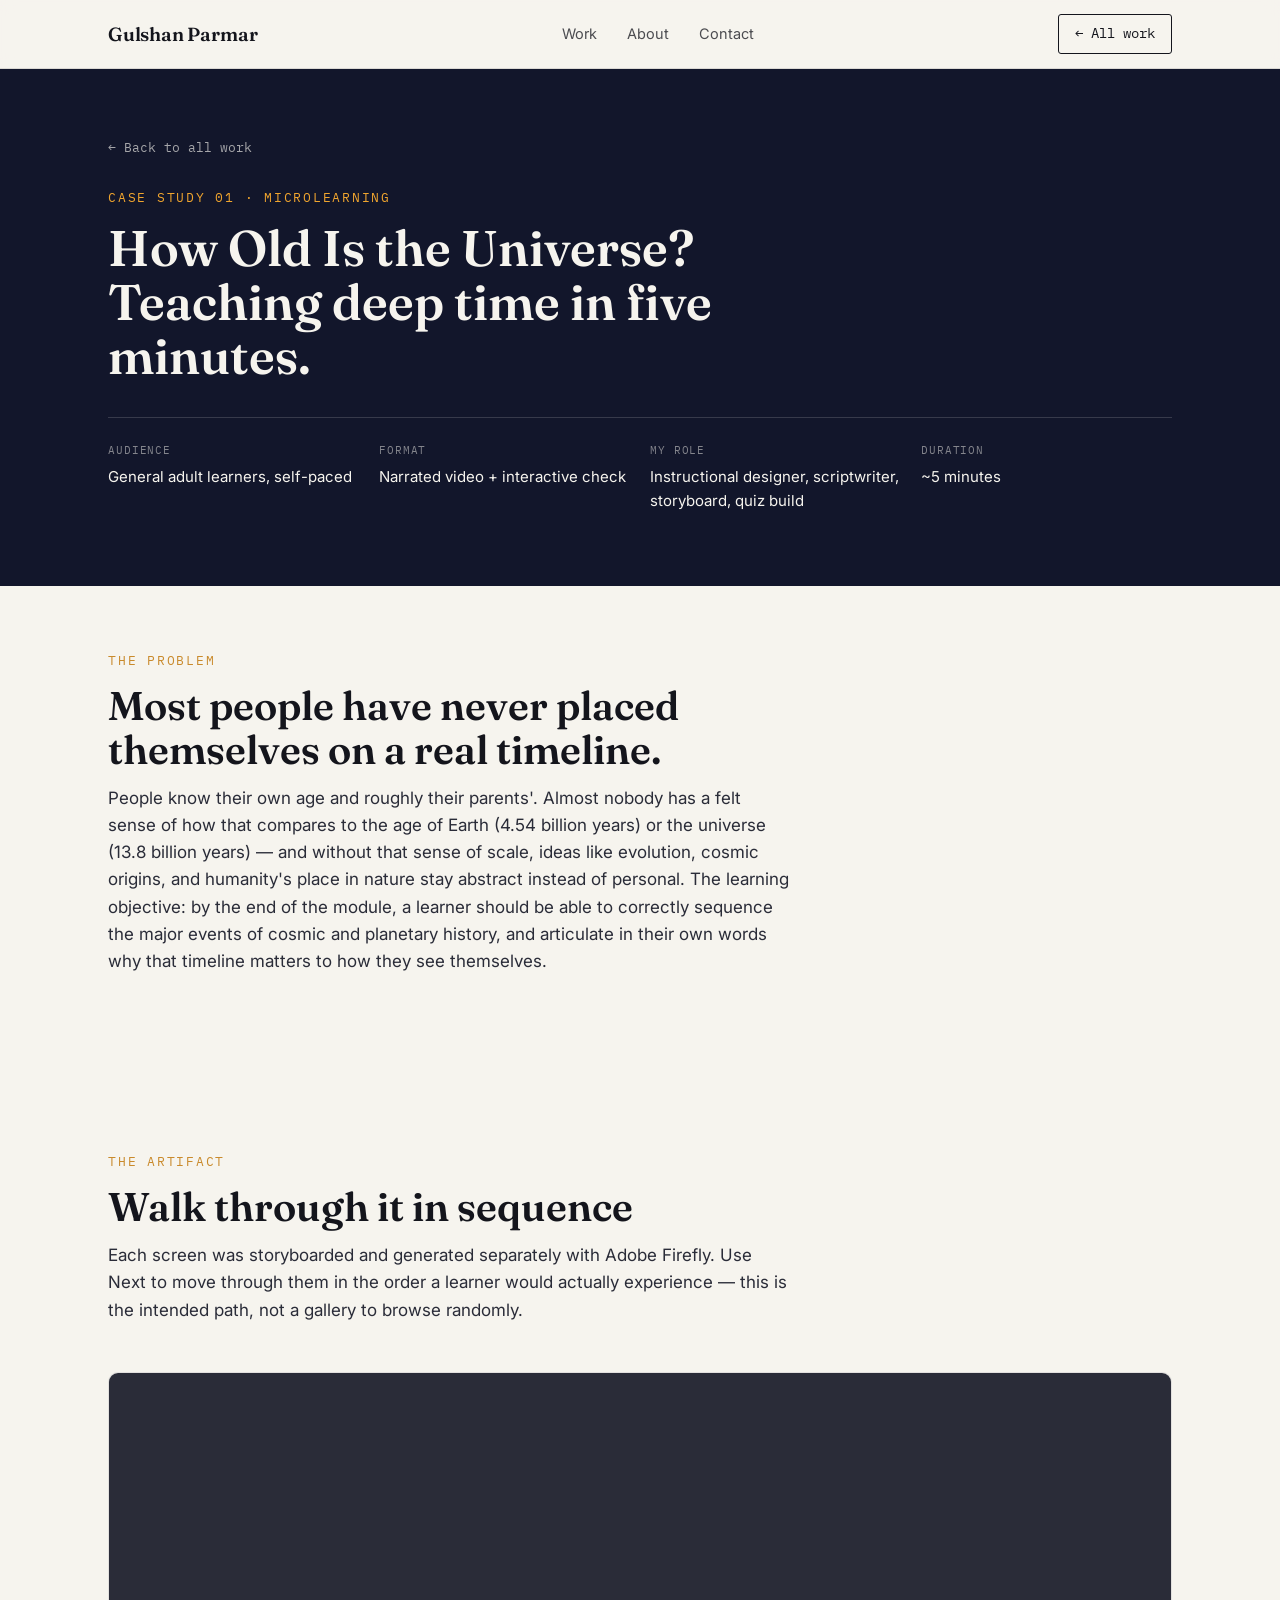
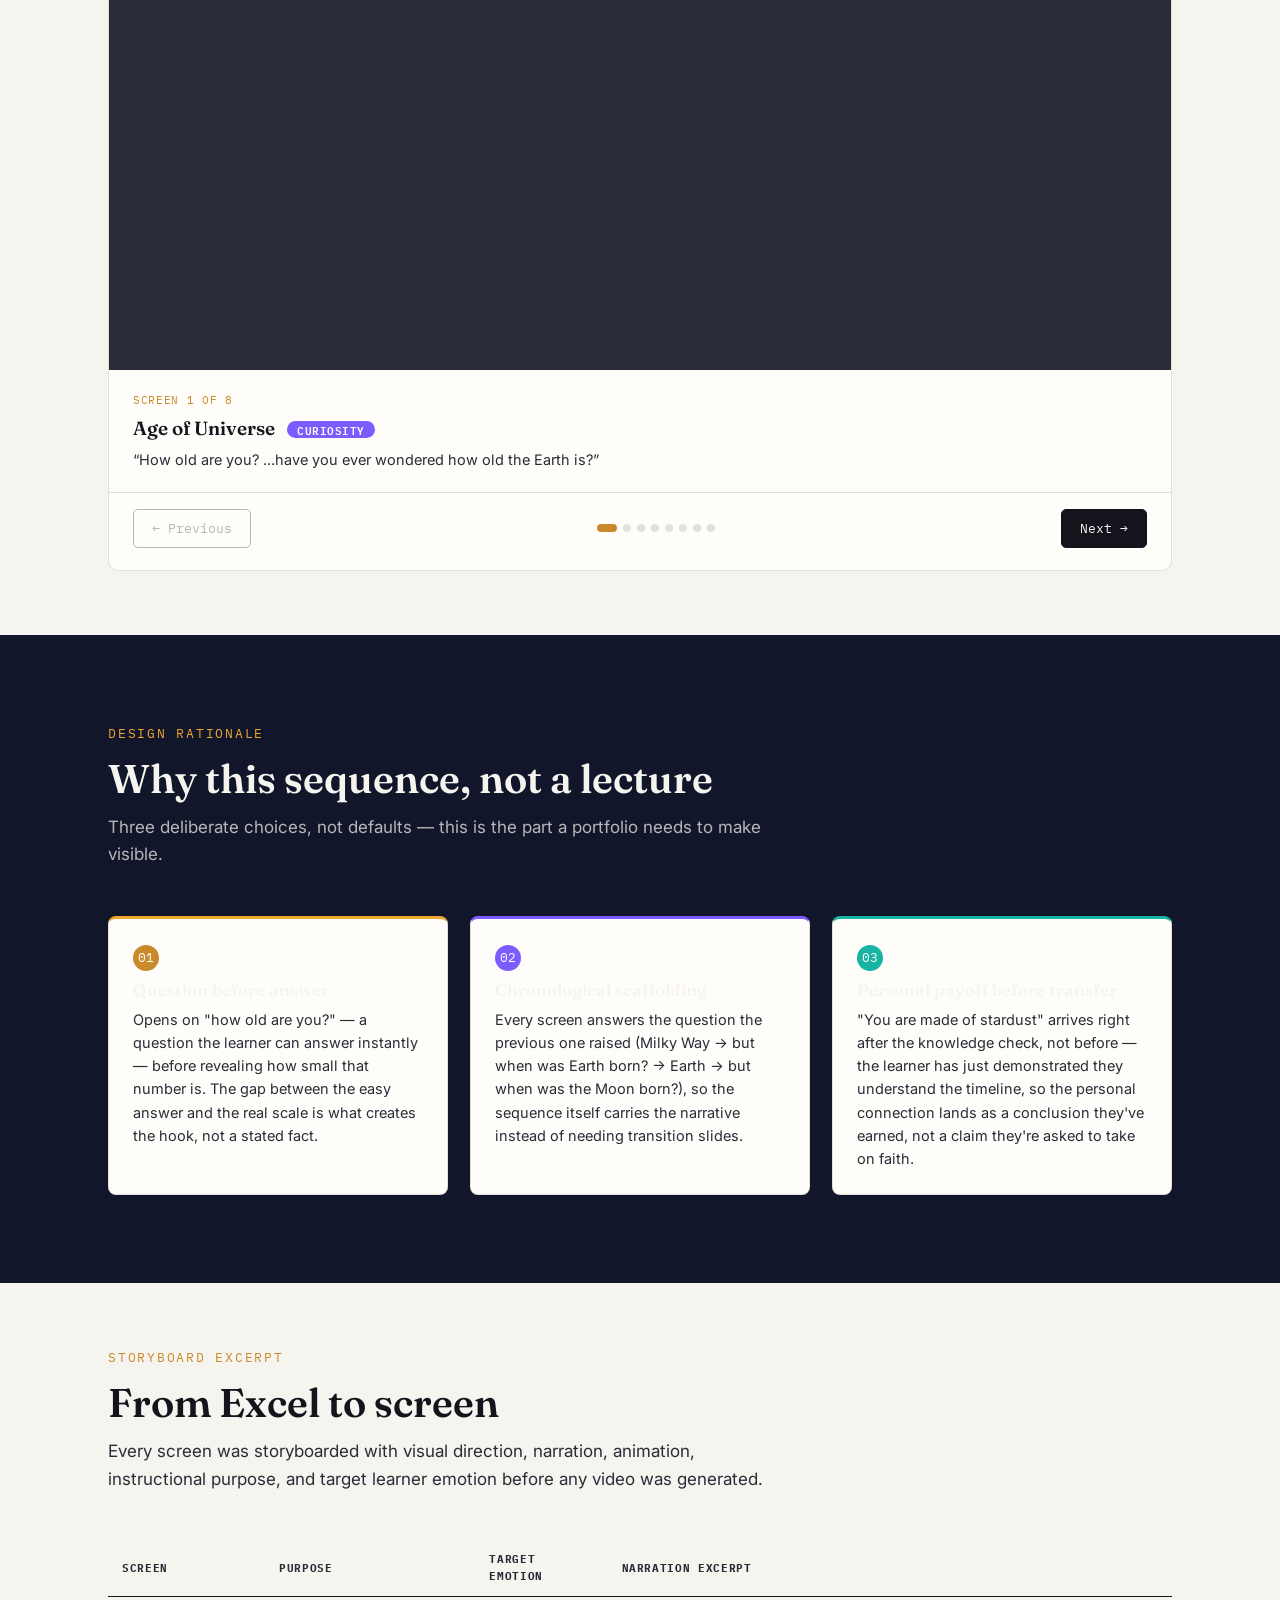
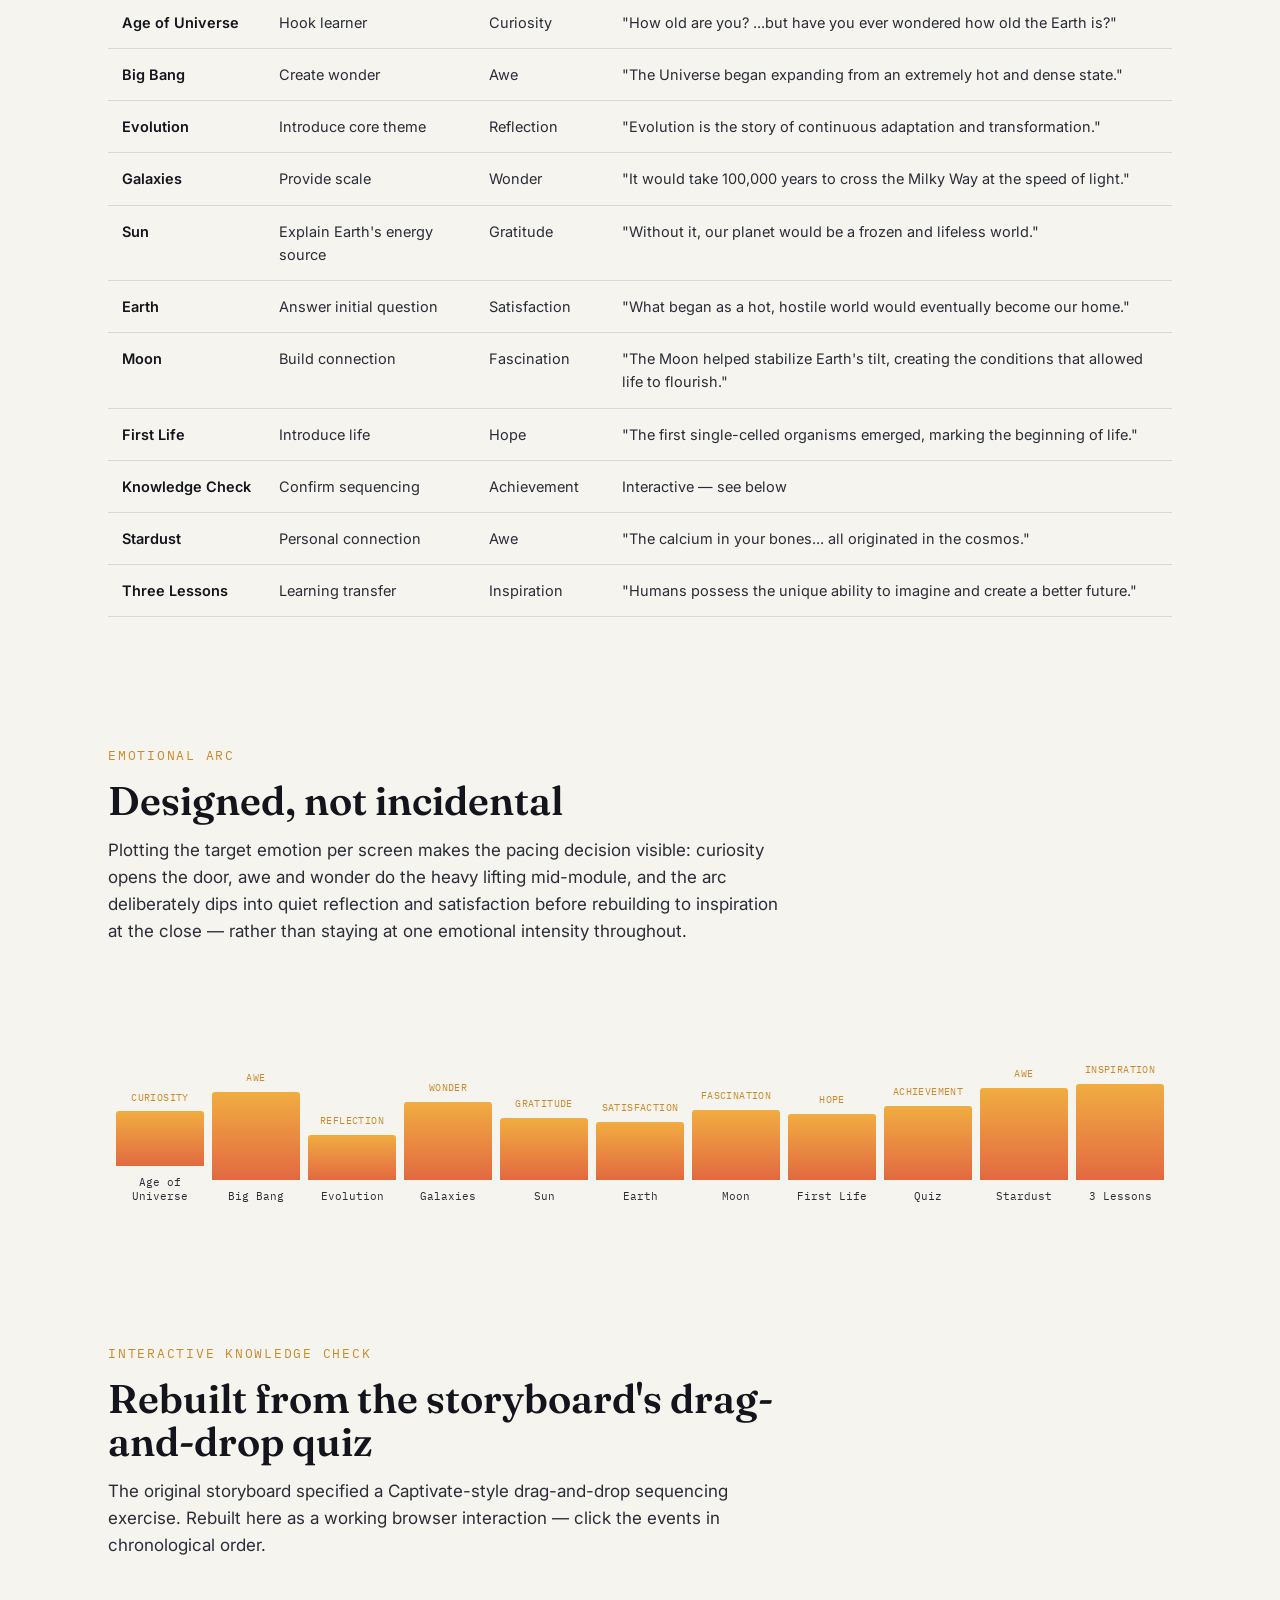
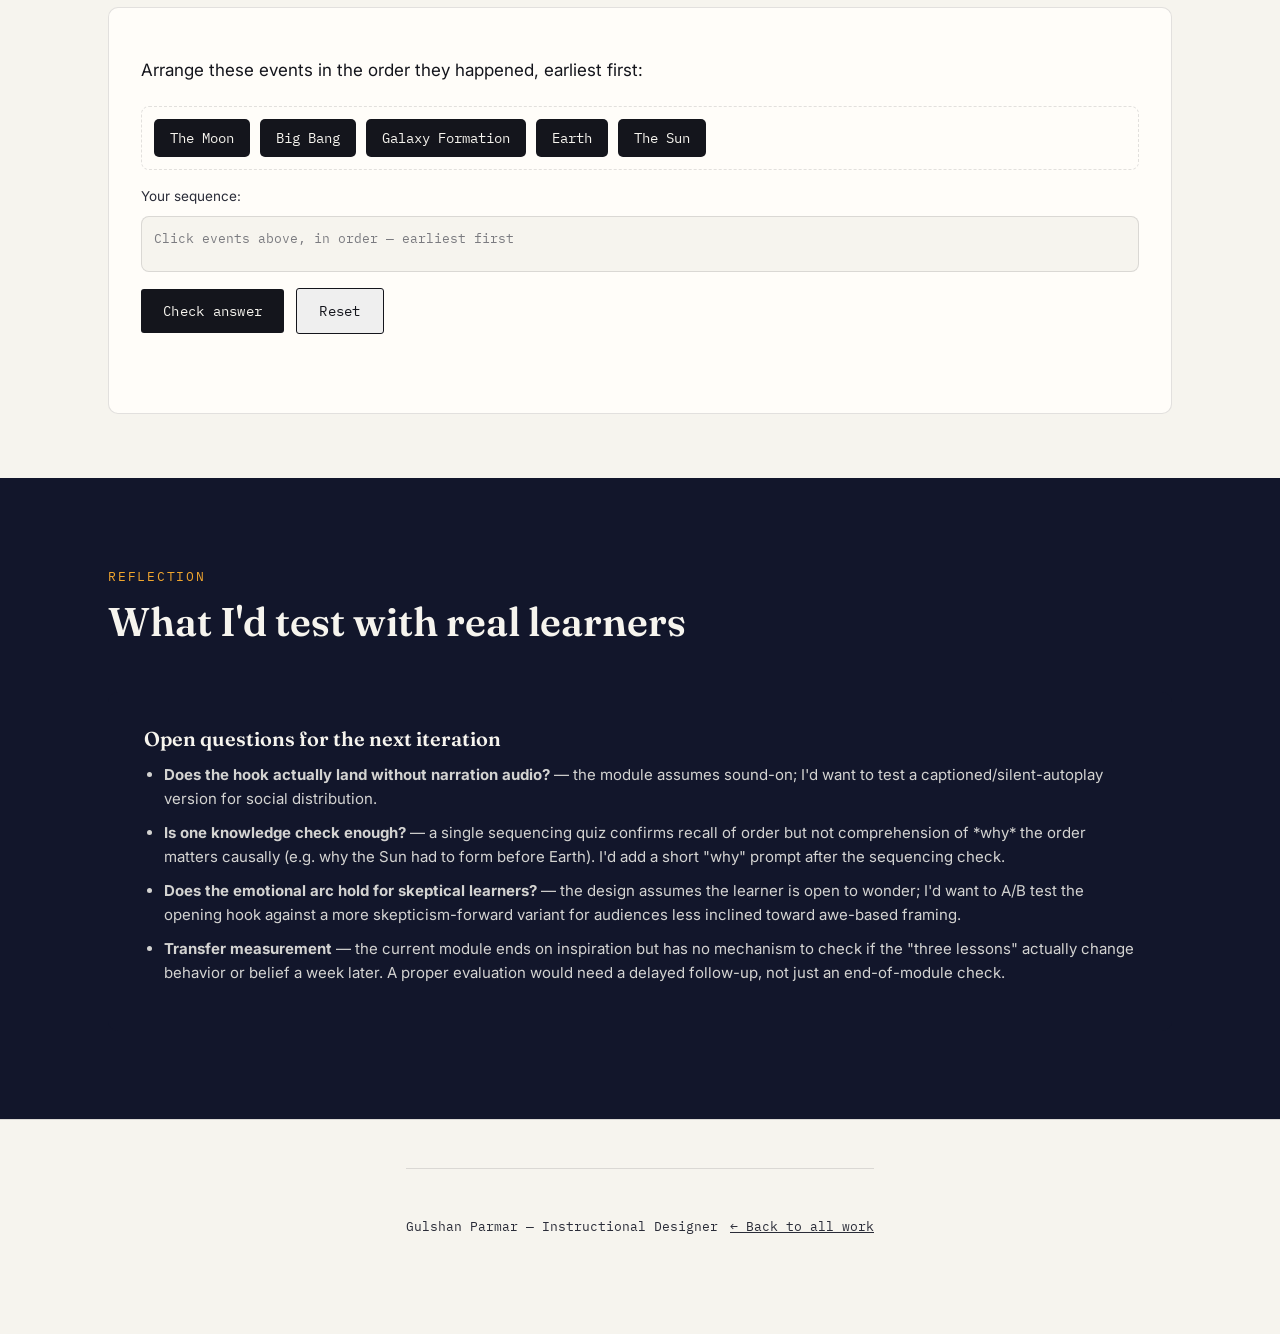
==== commit 67bad194: "Add files via upload" ====
--- a/case-study-bigbang.html
+++ b/case-study-bigbang.html
@@ -3,7 +3,7 @@
 <head>
 <meta charset="UTF-8">
 <meta name="viewport" content="width=device-width, initial-scale=1.0">
-<title>Case Study — How Old Is the Universe? | [Your Name]</title>
+<title>Case Study — How Old Is the Universe? | Gulshan Parmar</title>
 <link rel="preconnect" href="https://fonts.googleapis.com">
 <link href="https://fonts.googleapis.com/css2?family=Fraunces:opsz,wght@9..144,500;9..144,600&family=Inter:wght@400;500;600&family=IBM+Plex+Mono:wght@400;500&display=swap" rel="stylesheet">
 <link rel="stylesheet" href="style.css">
@@ -12,7 +12,7 @@
 
 <nav class="nav">
   <div class="wrap">
-    <a class="nav-mark" href="index.html">[Your Name]</a>
+    <a class="nav-mark" href="index.html">Gulshan Parmar</a>
     <ul class="nav-links">
       <li><a href="index.html#work">Work</a></li>
       <li><a href="index.html#about">About</a></li>
@@ -56,98 +56,26 @@
   <div class="wrap">
     <div class="section-head">
       <span class="eyebrow">The Artifact</span>
-      <h2>Screen-by-screen video clips</h2>
-      <p>Each screen was storyboarded and generated separately with Adobe Firefly. Shown here in the
-      same sequence as the narrative, next to the storyboard direction for that screen.</p>
-    </div>
-
-    <div class="reel-grid">
-      <div class="reel-card">
-        <div class="reel-frame">
-          <iframe src="https://www.youtube.com/embed/nEL8c4-J3gg" allow="autoplay; encrypted-media" allowfullscreen loading="lazy"></iframe>
-        </div>
-        <div class="reel-body">
-          <div class="reel-index">Screen 01 · Hook</div>
-          <h3>Age of Universe</h3>
-          <p>"How old are you? ...have you ever wondered how old the Earth is?"</p>
-        </div>
-      </div>
-
-      <div class="reel-card">
-        <div class="reel-frame">
-          <iframe src="https://www.youtube.com/embed/p2WPOKuex2c" allow="autoplay; encrypted-media" allowfullscreen loading="lazy"></iframe>
-        </div>
-        <div class="reel-body">
-          <div class="reel-index">Screen 02 · Awe</div>
-          <h3>Big Bang</h3>
-          <p>"13.8 billion years ago... came space, time, stars, galaxies, planets and eventually us."</p>
-        </div>
-      </div>
-
-      <div class="reel-card">
-        <div class="reel-frame">
-          <iframe src="https://drive.google.com/file/d/1BXNM2Kugk3HZnG-iFwD0R6MdzmaawaO6/preview" allow="autoplay" allowfullscreen loading="lazy"></iframe>
-        </div>
-        <div class="reel-body">
-          <div class="reel-index">Screen 03 · Reflection</div>
-          <h3>Evolution</h3>
-          <p>"Nothing in the Universe remains exactly the same... Growth → Adaptation → Transformation."</p>
-        </div>
-      </div>
-
-      <div class="reel-card">
-        <div class="reel-frame">
-          <iframe src="https://www.youtube.com/embed/Z3mFCii8bds" allow="autoplay; encrypted-media" allowfullscreen loading="lazy"></iframe>
-        </div>
-        <div class="reel-body">
-          <div class="reel-index">Screen 04 · Wonder</div>
-          <h3>Galaxies</h3>
-          <p>"It would take 100,000 years to cross the Milky Way at the speed of light."</p>
-        </div>
-      </div>
-
-      <div class="reel-card">
-        <div class="reel-frame">
-          <iframe src="https://www.youtube.com/embed/sn2HkMfArdk" allow="autoplay; encrypted-media" allowfullscreen loading="lazy"></iframe>
-        </div>
-        <div class="reel-body">
-          <div class="reel-index">Screen 05 · Gratitude</div>
-          <h3>Sun</h3>
-          <p>"Without it, our planet would be a frozen and lifeless world."</p>
-        </div>
-      </div>
-
-      <div class="reel-card">
-        <div class="reel-frame">
-          <iframe src="https://www.youtube.com/embed/2_XApar-a5Y" allow="autoplay; encrypted-media" allowfullscreen loading="lazy"></iframe>
-        </div>
-        <div class="reel-body">
-          <div class="reel-index">Screen 06 · Satisfaction</div>
-          <h3>Earth</h3>
-          <p>"What began as a hot, hostile world would eventually become our home."</p>
-        </div>
-      </div>
-
-      <div class="reel-card">
-        <div class="reel-frame">
-          <iframe src="https://www.youtube.com/embed/kQQYCWyz_sQ" allow="autoplay; encrypted-media" allowfullscreen loading="lazy"></iframe>
-        </div>
-        <div class="reel-body">
-          <div class="reel-index">Screen 07 · Fascination</div>
-          <h3>Moon</h3>
-          <p>"The Moon helped stabilize Earth's tilt, creating the conditions that allowed life to flourish."</p>
-        </div>
-      </div>
-
-      <div class="reel-card">
-        <div class="reel-frame">
-          <iframe src="https://www.youtube.com/embed/1xWLL-7SNW8" allow="autoplay; encrypted-media" allowfullscreen loading="lazy"></iframe>
-        </div>
-        <div class="reel-body">
-          <div class="reel-index">Screen 08 · Hope</div>
-          <h3>First Life</h3>
-          <p>"The first single-celled organisms emerged, marking the beginning of life on Earth."</p>
-        </div>
+      <h2>Walk through it in sequence</h2>
+      <p>Each screen was storyboarded and generated separately with Adobe Firefly. Use Next to move
+      through them in the order a learner would actually experience — this is the intended path,
+      not a gallery to browse randomly.</p>
+    </div>
+
+    <div class="slideshow" id="slideshow">
+      <div class="slide-frame" id="slideFrame"></div>
+      <div class="slide-info">
+        <div class="slide-progress" id="slideProgress">Screen 1 of 8</div>
+        <h3 id="slideTitle">
+          <span id="slideTitleText"></span>
+          <span class="slide-emotion" id="slideEmotion"></span>
+        </h3>
+        <p id="slideNarration"></p>
+      </div>
+      <div class="slide-controls">
+        <button class="slide-btn ghost" id="slidePrev">← Previous</button>
+        <div class="slide-dots" id="slideDots"></div>
+        <button class="slide-btn" id="slideNext">Next →</button>
       </div>
     </div>
   </div>
@@ -285,7 +213,7 @@
 
 <footer class="footer">
   <div class="wrap footer">
-    <span>[Your Name] — Instructional Designer</span>
+    <span>Gulshan Parmar — Instructional Designer</span>
     <a href="index.html">← Back to all work</a>
   </div>
 </footer>
--- a/style.css
+++ b/style.css
@@ -13,9 +13,12 @@
   --paper: #fffdf9;
   --space: #1c2340;
   --space-deep: #12162b;
-  --sunfire: #e8a33d;
+  --sunfire: #f0a52e;
   --sunfire-dim: #c98a2c;
-  --ember: #d1683a;
+  --ember: #e05a2e;
+  --coral: #ff6b5b;
+  --violet: #7c5cff;
+  --teal: #17b3a3;
   --line: rgba(20, 21, 28, 0.12);
   --line-dark: rgba(246, 244, 238, 0.16);
 
@@ -142,7 +145,22 @@
 .hero {
   padding: 110px 0 80px;
   position: relative;
-}
+  overflow: hidden;
+}
+.hero::before {
+  content: "";
+  position: absolute;
+  top: -180px;
+  right: -160px;
+  width: 480px;
+  height: 480px;
+  background: radial-gradient(circle, rgba(240,165,46,0.35) 0%, rgba(124,92,255,0.18) 45%, transparent 70%);
+  border-radius: 50%;
+  filter: blur(10px);
+  pointer-events: none;
+  z-index: 0;
+}
+.hero .wrap { position: relative; z-index: 1; }
 .hero .eyebrow { color: var(--ember); }
 .hero h1 {
   font-size: clamp(38px, 6vw, 64px);
@@ -250,7 +268,7 @@
 .project-card.is-live:hover { transform: translateY(-3px); box-shadow: 0 14px 30px rgba(20,21,28,0.10); }
 .project-thumb {
   height: 150px;
-  background: linear-gradient(135deg, var(--space) 0%, var(--space-deep) 100%);
+  background: linear-gradient(135deg, var(--violet) 0%, var(--space) 60%, var(--space-deep) 100%);
   position: relative;
   display: flex;
   align-items: center;
@@ -258,11 +276,14 @@
 }
 .project-thumb span {
   font-family: var(--mono);
-  color: rgba(246,244,238,0.5);
+  color: rgba(246,244,238,0.6);
   font-size: 12px;
   letter-spacing: 0.08em;
 }
-.project-card.is-live .project-thumb { background: linear-gradient(135deg, #1c2340 0%, #3a2c5c 55%, #b3672f 100%); }
+.project-card.is-live .project-thumb { background: linear-gradient(135deg, #2a2c6e 0%, #7c3fa0 45%, var(--ember) 85%, var(--sunfire) 100%); }
+.project-card:nth-of-type(2) .project-thumb { background: linear-gradient(135deg, var(--teal) 0%, var(--space) 70%); }
+.project-card:nth-of-type(3) .project-thumb { background: linear-gradient(135deg, var(--coral) 0%, #4a1f3d 70%); }
+.project-card:nth-of-type(4) .project-thumb { background: linear-gradient(135deg, #3f6fd6 0%, var(--space-deep) 70%); }
 .project-body { padding: 20px 22px 24px; flex: 1; display: flex; flex-direction: column; }
 .project-tag {
   font-family: var(--mono);
@@ -382,8 +403,74 @@
 .reel-body h3 { font-size: 16.5px; margin: 0 0 6px; }
 .reel-body p { font-size: 13.5px; color: var(--ink-soft); margin: 0; }
 
+/* sequential slideshow */
+.slideshow {
+  background: var(--paper);
+  border: 1px solid var(--line);
+  border-radius: 10px;
+  overflow: hidden;
+}
+.slide-frame {
+  aspect-ratio: 16/9;
+  background: var(--ink-soft);
+}
+.slide-frame iframe { width: 100%; height: 100%; border: none; display: block; }
+.slide-info { padding: 22px 24px 20px; }
+.slide-progress {
+  font-family: var(--mono);
+  font-size: 11px;
+  color: var(--sunfire-dim);
+  text-transform: uppercase;
+  letter-spacing: 0.06em;
+  margin-bottom: 8px;
+}
+.slide-emotion {
+  display: inline-block;
+  font-family: var(--mono);
+  font-size: 10.5px;
+  text-transform: uppercase;
+  letter-spacing: 0.05em;
+  color: var(--paper);
+  background: var(--violet);
+  padding: 3px 10px;
+  border-radius: 20px;
+  margin-left: 8px;
+}
+.slide-info h3 { font-size: 19px; margin: 4px 0 10px; }
+.slide-info p { font-size: 14.5px; color: var(--ink-soft); margin: 0; }
+.slide-controls {
+  display: flex;
+  align-items: center;
+  justify-content: space-between;
+  gap: 12px;
+  padding: 16px 24px 22px;
+  border-top: 1px solid var(--line);
+}
+.slide-btn {
+  font-family: var(--mono);
+  font-size: 13px;
+  padding: 10px 18px;
+  border-radius: 5px;
+  border: 1.5px solid var(--ink);
+  background: var(--ink);
+  color: var(--parchment);
+  cursor: pointer;
+}
+.slide-btn:disabled { opacity: 0.3; cursor: default; }
+.slide-btn.ghost { background: transparent; color: var(--ink); }
+.slide-dots { display: flex; gap: 6px; }
+.slide-dot {
+  width: 8px; height: 8px; border-radius: 50%;
+  background: var(--line);
+  cursor: pointer;
+  border: none;
+  padding: 0;
+}
+.slide-dot.active { background: var(--sunfire-dim); width: 20px; border-radius: 4px; }
+
 @media (max-width: 860px) {
   .reel-grid { grid-template-columns: 1fr; }
+  .slide-controls { flex-wrap: wrap; }
 }
 
 /* emotion arc */
@@ -450,8 +537,23 @@
 
 /* rationale cards */
 .rationale-grid { display: grid; grid-template-columns: repeat(3, 1fr); gap: 22px; }
-.rationale-card { background: var(--paper); border: 1px solid var(--line); border-radius: 8px; padding: 24px; }
-.rationale-card .num { font-family: var(--mono); font-size: 12px; color: var(--sunfire-dim); }
+.rationale-card { background: var(--paper); border: 1px solid var(--line); border-radius: 8px; padding: 24px; border-top: 3px solid var(--sunfire); }
+.rationale-card:nth-of-type(2) { border-top-color: var(--violet); }
+.rationale-card:nth-of-type(3) { border-top-color: var(--teal); }
+.rationale-card .num {
+  font-family: var(--mono);
+  font-size: 13px;
+  color: var(--paper);
+  background: var(--sunfire-dim);
+  display: inline-flex;
+  align-items: center;
+  justify-content: center;
+  width: 26px;
+  height: 26px;
+  border-radius: 50%;
+}
+.rationale-card:nth-of-type(2) .num { background: var(--violet); }
+.rationale-card:nth-of-type(3) .num { background: var(--teal); }
 .rationale-card h3 { font-size: 17px; margin: 10px 0 8px; }
 .rationale-card p { font-size: 14.5px; color: var(--ink-soft); margin: 0; }
 
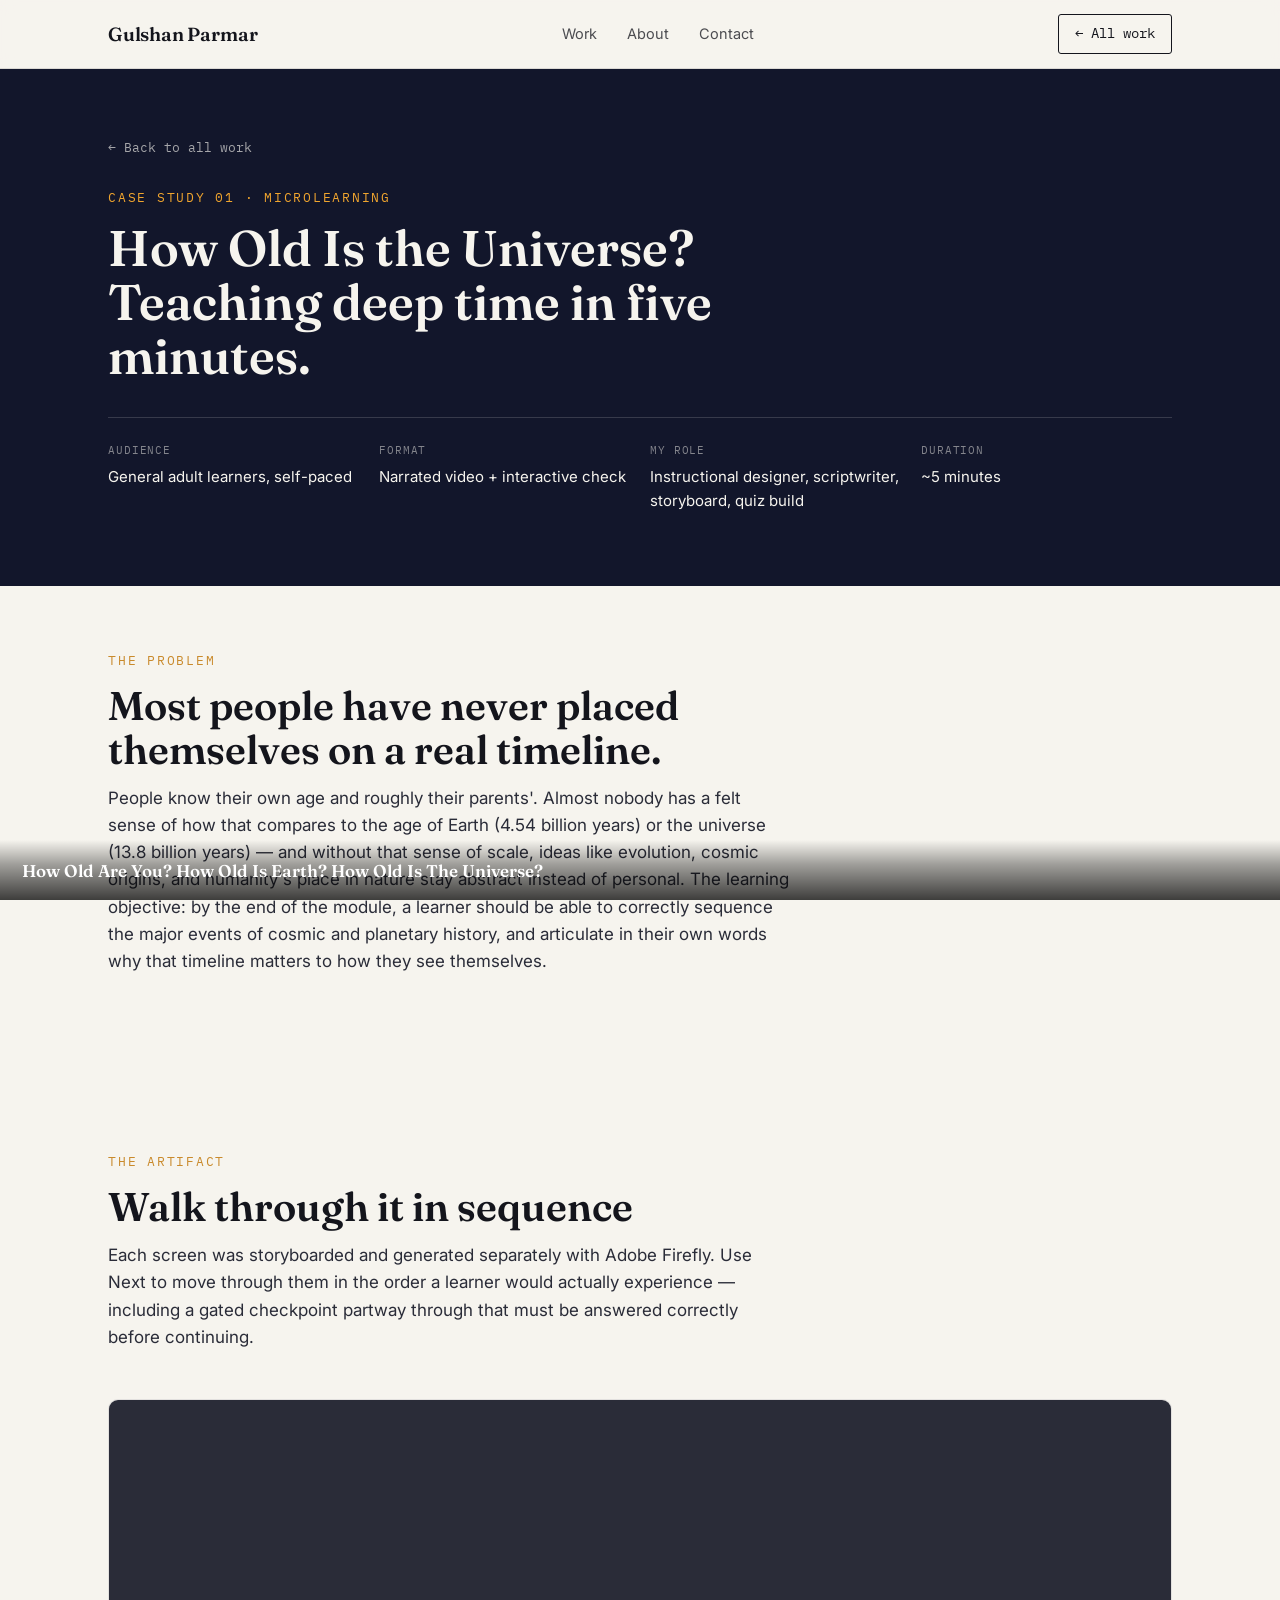
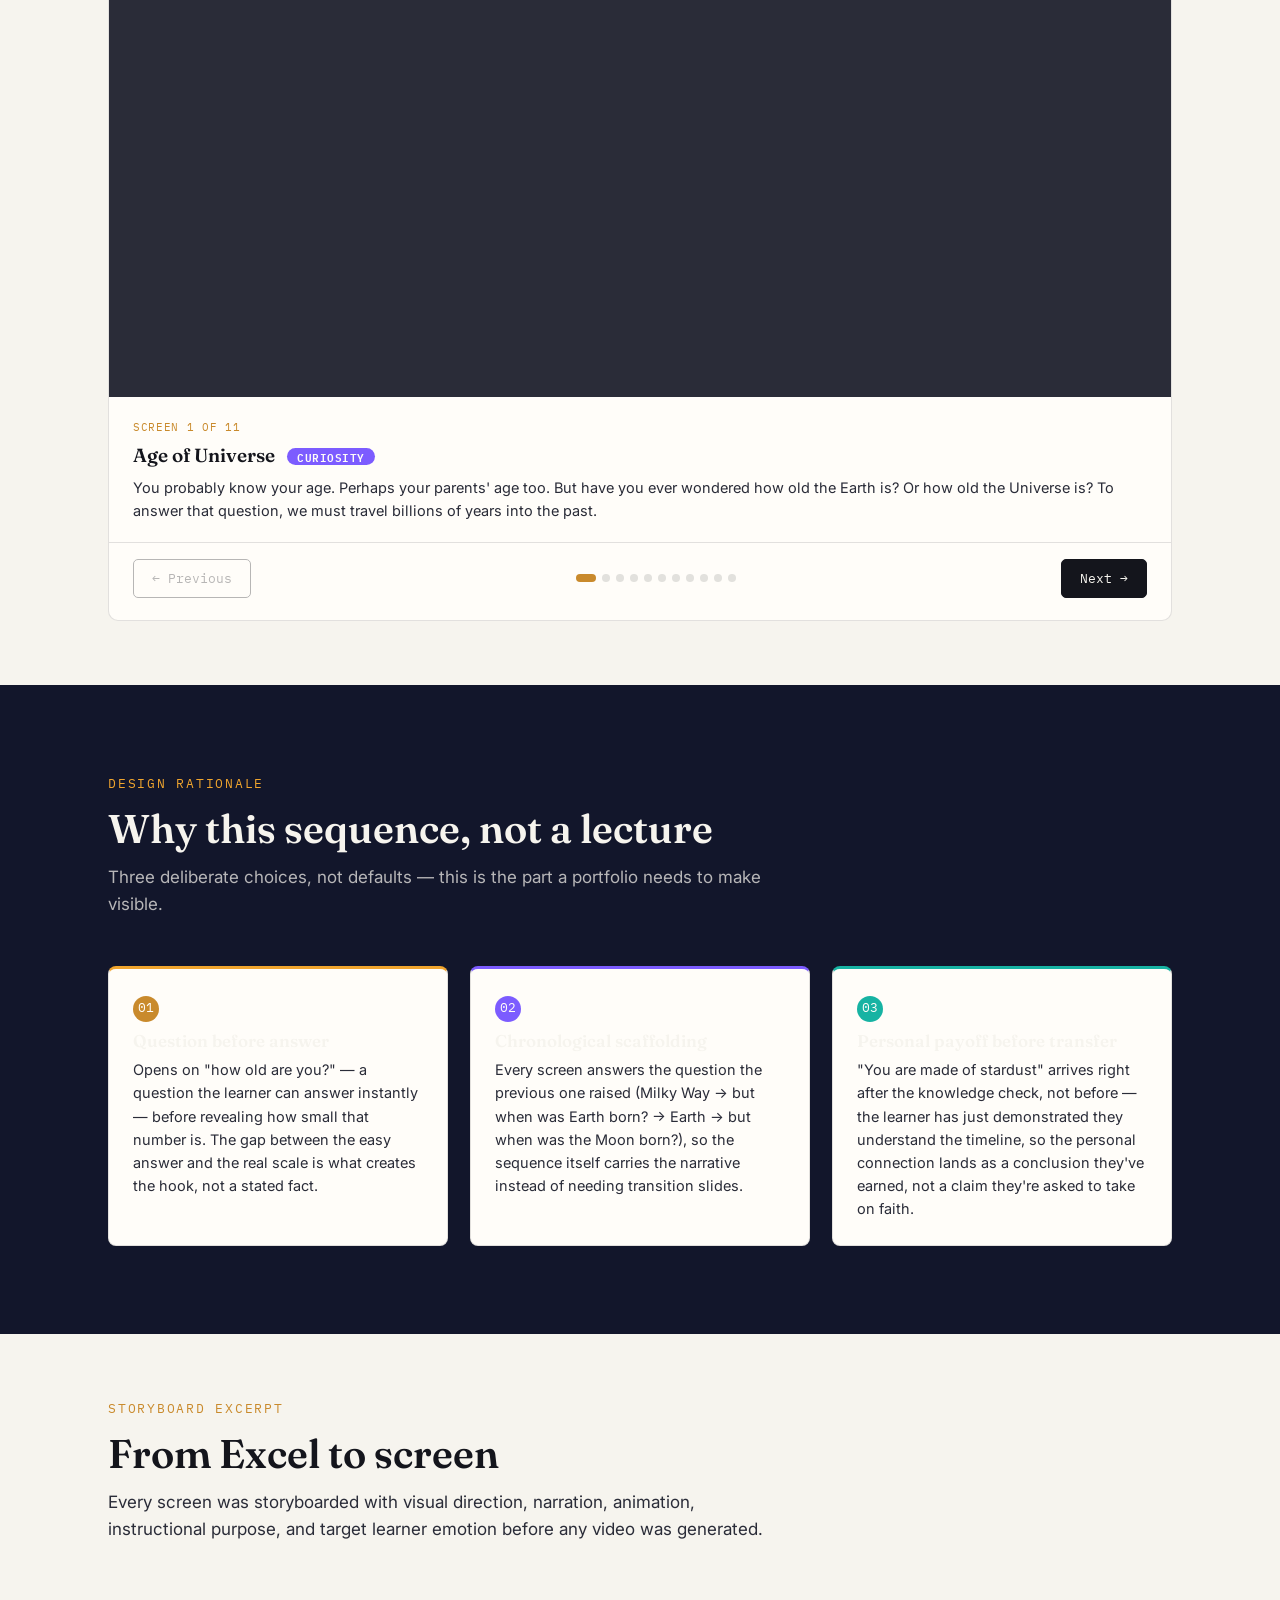
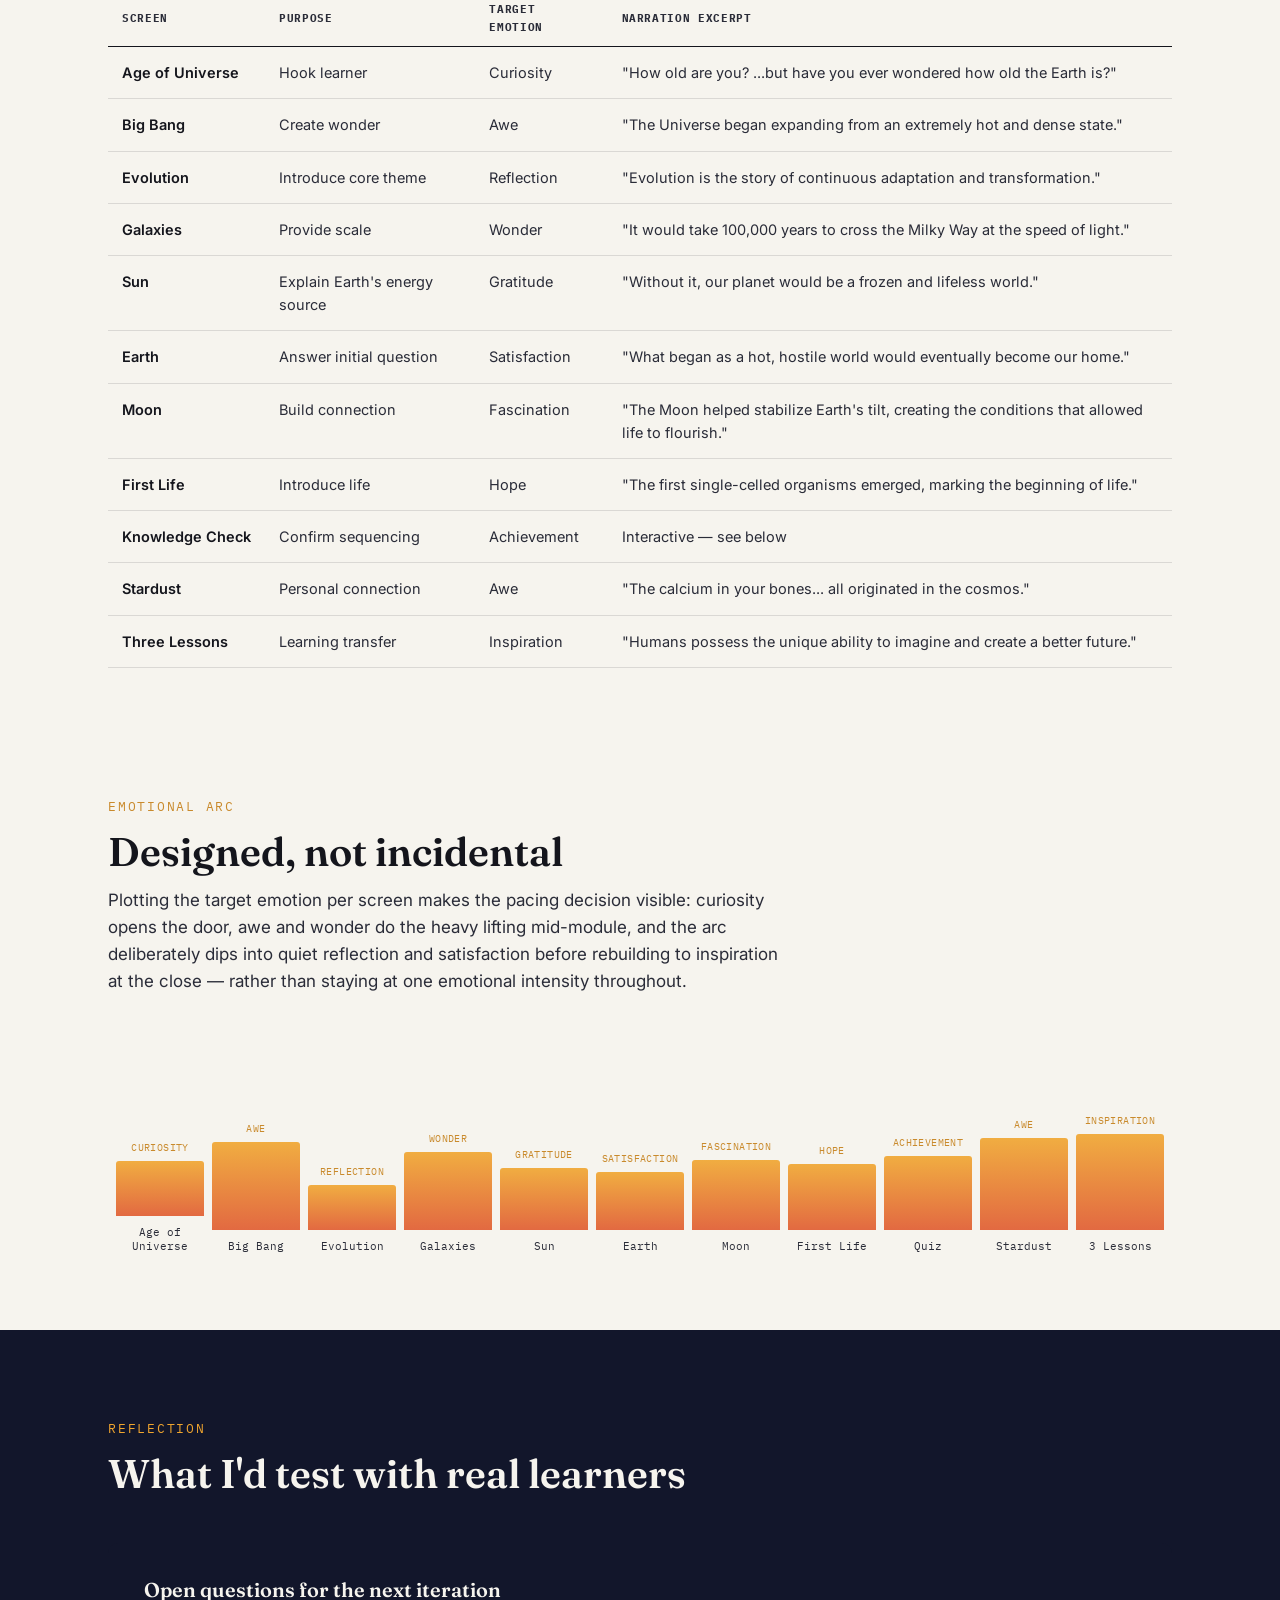
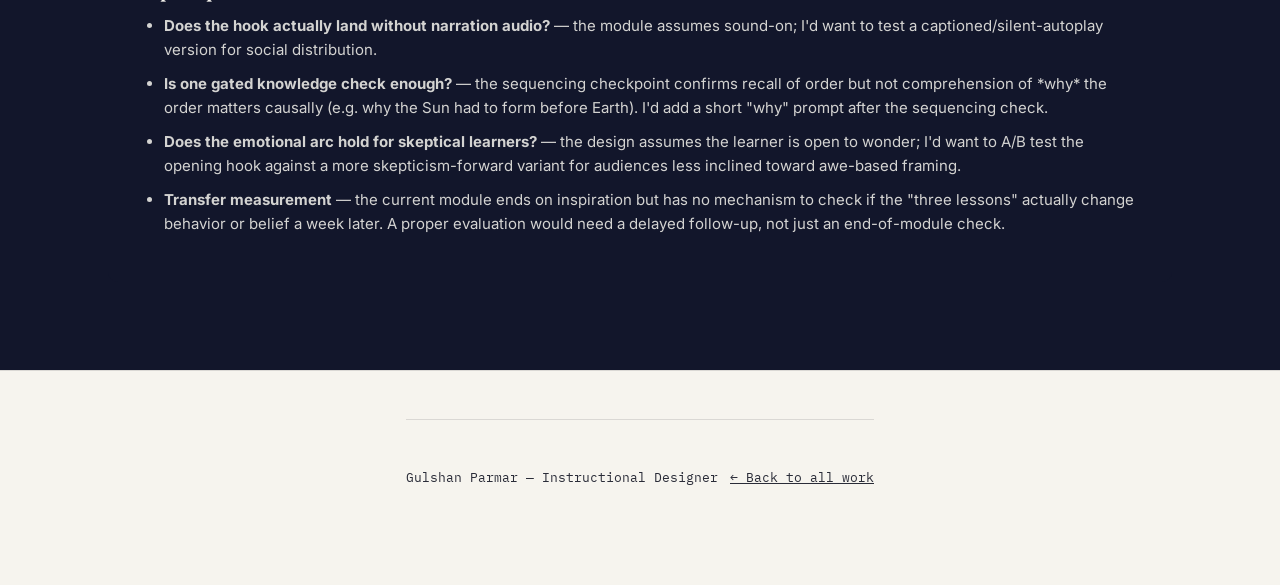
==== commit af66d968: "Add files via upload" ====
--- a/case-study-bigbang.html
+++ b/case-study-bigbang.html
@@ -58,8 +58,8 @@
       <span class="eyebrow">The Artifact</span>
       <h2>Walk through it in sequence</h2>
       <p>Each screen was storyboarded and generated separately with Adobe Firefly. Use Next to move
-      through them in the order a learner would actually experience — this is the intended path,
-      not a gallery to browse randomly.</p>
+      through them in the order a learner would actually experience — including a gated checkpoint
+      partway through that must be answered correctly before continuing.</p>
     </div>
 
     <div class="slideshow" id="slideshow">
@@ -163,29 +163,6 @@
   </div>
 </section>
 
-<section class="section section-tight" id="quiz">
-  <div class="wrap">
-    <div class="section-head">
-      <span class="eyebrow">Interactive Knowledge Check</span>
-      <h2>Rebuilt from the storyboard's drag-and-drop quiz</h2>
-      <p>The original storyboard specified a Captivate-style drag-and-drop sequencing exercise. Rebuilt
-      here as a working browser interaction — click the events in chronological order.</p>
-    </div>
-
-    <div class="quiz-box">
-      <p class="quiz-prompt">Arrange these events in the order they happened, earliest first:</p>
-      <div class="quiz-pool" id="quizPool"></div>
-      <p class="quiz-prompt" style="font-size:13.5px; margin-bottom:8px; color:var(--ink-soft);">Your sequence:</p>
-      <div class="quiz-answer" id="quizAnswer"></div>
-      <div class="quiz-controls">
-        <button class="btn btn-solid" id="quizCheck" style="border:none; cursor:pointer;">Check answer</button>
-        <button class="btn btn-ghost" id="quizReset" style="cursor:pointer;">Reset</button>
-      </div>
-      <p class="quiz-feedback" id="quizFeedback"></p>
-    </div>
-  </div>
-</section>
-
 <section class="section section-dark">
   <div class="wrap">
     <div class="section-head">
@@ -197,9 +174,9 @@
       <ul>
         <li><strong>Does the hook actually land without narration audio?</strong> — the module assumes
         sound-on; I'd want to test a captioned/silent-autoplay version for social distribution.</li>
-        <li><strong>Is one knowledge check enough?</strong> — a single sequencing quiz confirms recall
-        of order but not comprehension of *why* the order matters causally (e.g. why the Sun had to
-        form before Earth). I'd add a short "why" prompt after the sequencing check.</li>
+        <li><strong>Is one gated knowledge check enough?</strong> — the sequencing checkpoint confirms
+        recall of order but not comprehension of *why* the order matters causally (e.g. why the Sun had
+        to form before Earth). I'd add a short "why" prompt after the sequencing check.</li>
         <li><strong>Does the emotional arc hold for skeptical learners?</strong> — the design assumes
         the learner is open to wonder; I'd want to A/B test the opening hook against a more
         skepticism-forward variant for audiences less inclined toward awe-based framing.</li>
--- a/style.css
+++ b/style.css
@@ -415,6 +415,126 @@
   background: var(--ink-soft);
 }
 .slide-frame iframe { width: 100%; height: 100%; border: none; display: block; }
+.slide-frame img { width: 100%; height: 100%; object-fit: cover; display: block; }
+
+.slide-stat {
+  position: absolute;
+  left: 0; right: 0; bottom: 0;
+  padding: 20px 22px 18px;
+  background: linear-gradient(0deg, rgba(0,0,0,0.75) 0%, rgba(0,0,0,0.35) 60%, transparent 100%);
+  color: #fff;
+  font-family: var(--display);
+  font-weight: 600;
+  font-size: 17px;
+  line-height: 1.3;
+  pointer-events: none;
+}
+
+/* quiz-in-slide */
+.slide-frame.quiz-mode {
+  aspect-ratio: unset;
+  min-height: 380px;
+  background: var(--paper);
+  display: flex;
+  flex-direction: column;
+  justify-content: center;
+  padding: 28px 26px;
+  gap: 16px;
+}
+.iq-prompt { font-family: var(--body); font-size: 15px; color: var(--ink-soft); margin: 0 0 4px; }
+.iq-label { font-family: var(--mono); font-size: 11.5px; text-transform: uppercase; letter-spacing: 0.06em; color: var(--ink-soft); opacity: 0.7; margin-bottom: 6px; }
+.iq-pool, .iq-answer {
+  display: flex;
+  flex-wrap: wrap;
+  gap: 8px;
+  min-height: 48px;
+  padding: 10px;
+  border: 1.5px dashed var(--line);
+  border-radius: 8px;
+}
+.iq-answer { border-style: solid; background: var(--parchment); }
+.iq-card {
+  font-family: var(--mono);
+  font-size: 12.5px;
+  padding: 9px 14px;
+  background: var(--ink);
+  color: var(--parchment);
+  border-radius: 5px;
+  cursor: pointer;
+  border: none;
+}
+.iq-card:hover { background: var(--space); }
+.iq-answer .iq-card { background: var(--violet); cursor: default; }
+.iq-answer .iq-card.correct { background: #2f7d4f; }
+.iq-controls { display: flex; align-items: center; gap: 12px; }
+.iq-check-btn {
+  font-family: var(--mono);
+  font-size: 13px;
+  padding: 9px 18px;
+  border-radius: 5px;
+  border: none;
+  background: var(--sunfire-dim);
+  color: var(--ink);
+  cursor: pointer;
+}
+.iq-reset-btn {
+  font-family: var(--mono);
+  font-size: 13px;
+  padding: 9px 16px;
+  border-radius: 5px;
+  border: 1px solid var(--line);
+  background: transparent;
+  color: var(--ink-soft);
+  cursor: pointer;
+}
+.iq-feedback { font-family: var(--mono); font-size: 13px; min-height: 18px; }
+.iq-feedback.ok { color: #2f7d4f; }
+.iq-feedback.no { color: var(--ember); }
+.iq-lock-note {
+  font-family: var(--mono);
+  font-size: 11.5px;
+  color: var(--ember);
+  margin: 0;
+}
+
+/* statement slides (Stardust, Three Lessons) */
+.slide-frame.statement-mode {
+  position: relative;
+  background-size: cover;
+  background-position: center;
+}
+.slide-frame.statement-mode::before {
+  content: "";
+  position: absolute;
+  inset: 0;
+  background: linear-gradient(180deg, rgba(12,14,28,0.55) 0%, rgba(12,14,28,0.85) 100%);
+}
+.statement-text {
+  position: relative;
+  z-index: 1;
+  height: 100%;
+  display: flex;
+  flex-direction: column;
+  align-items: center;
+  justify-content: center;
+  text-align: center;
+  padding: 30px;
+  color: #fff;
+}
+.statement-text h4 {
+  font-family: var(--display);
+  font-size: clamp(22px, 4vw, 32px);
+  font-weight: 600;
+  margin: 0 0 12px;
+  max-width: 18ch;
+}
+.statement-text p {
+  font-family: var(--body);
+  font-size: 14.5px;
+  max-width: 46ch;
+  color: rgba(255,255,255,0.85);
+  margin: 0;
+}
 .slide-info { padding: 22px 24px 20px; }
 .slide-progress {
   font-family: var(--mono);
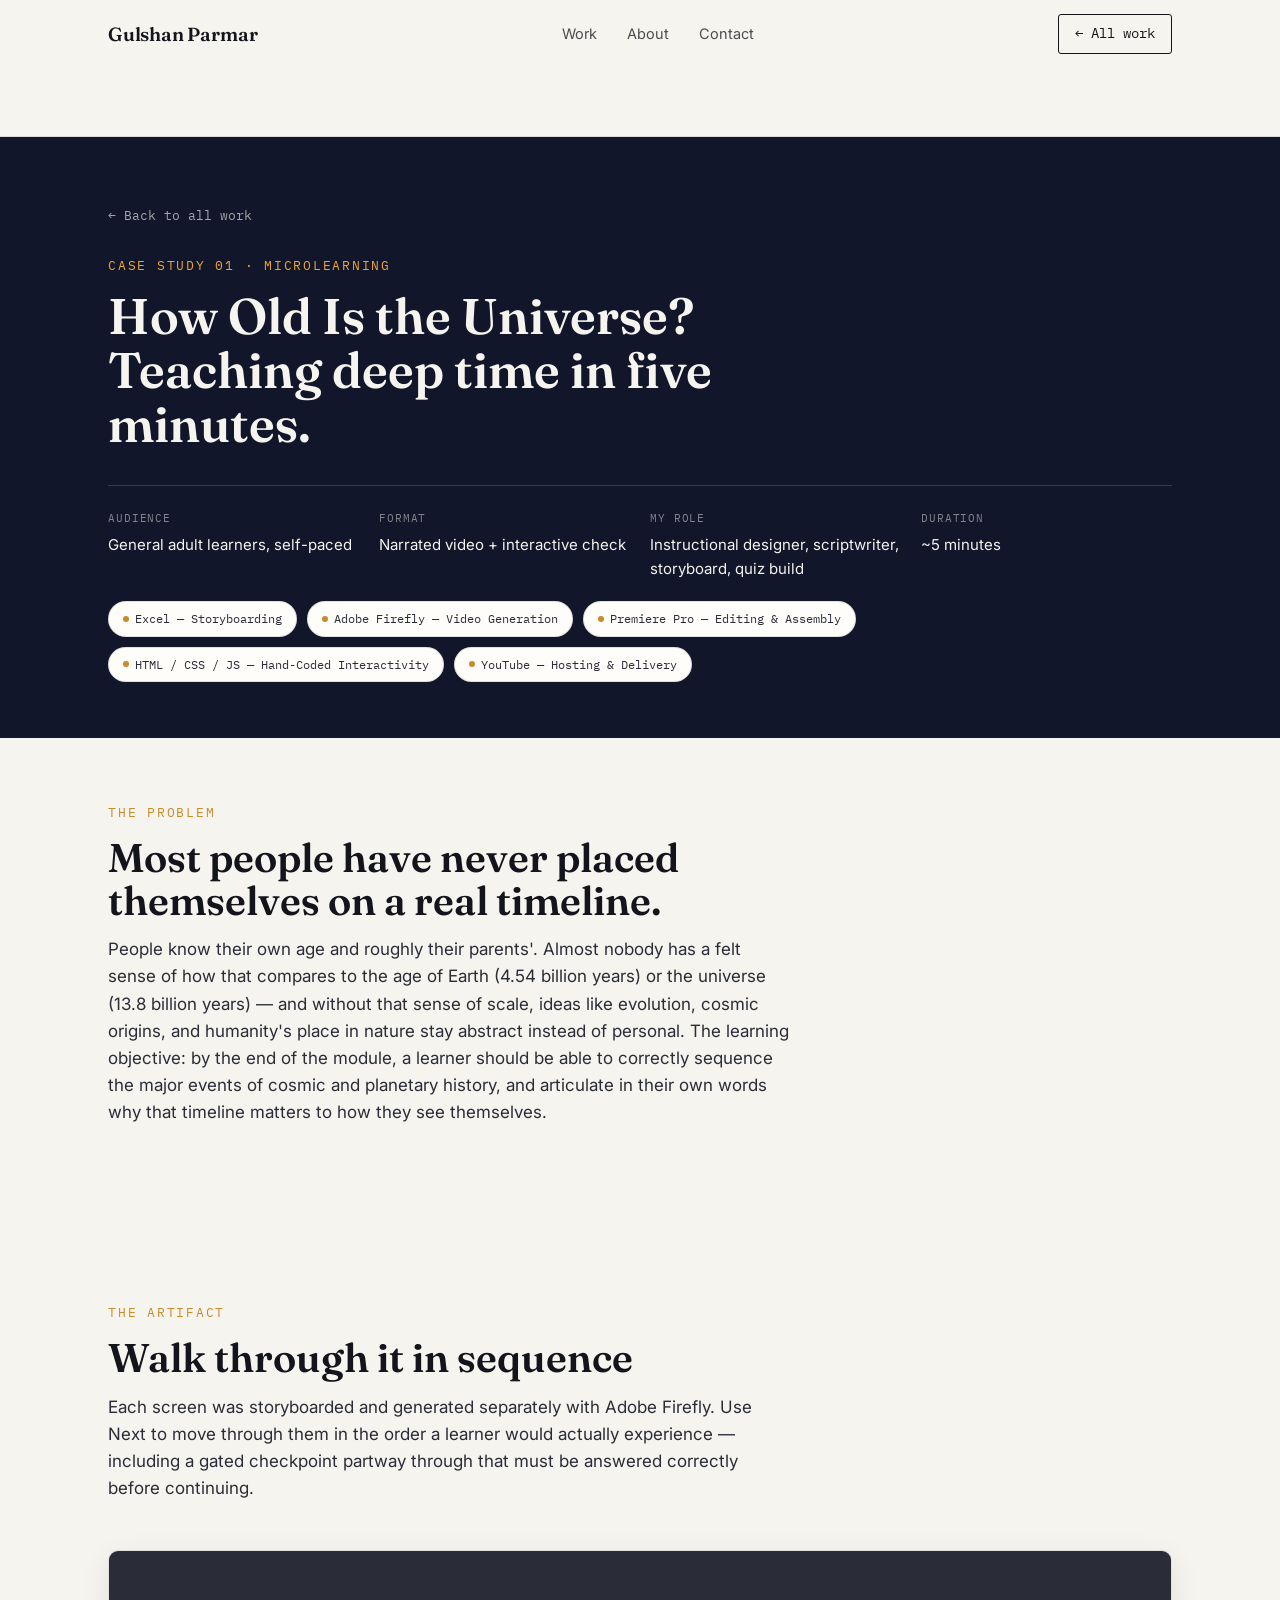
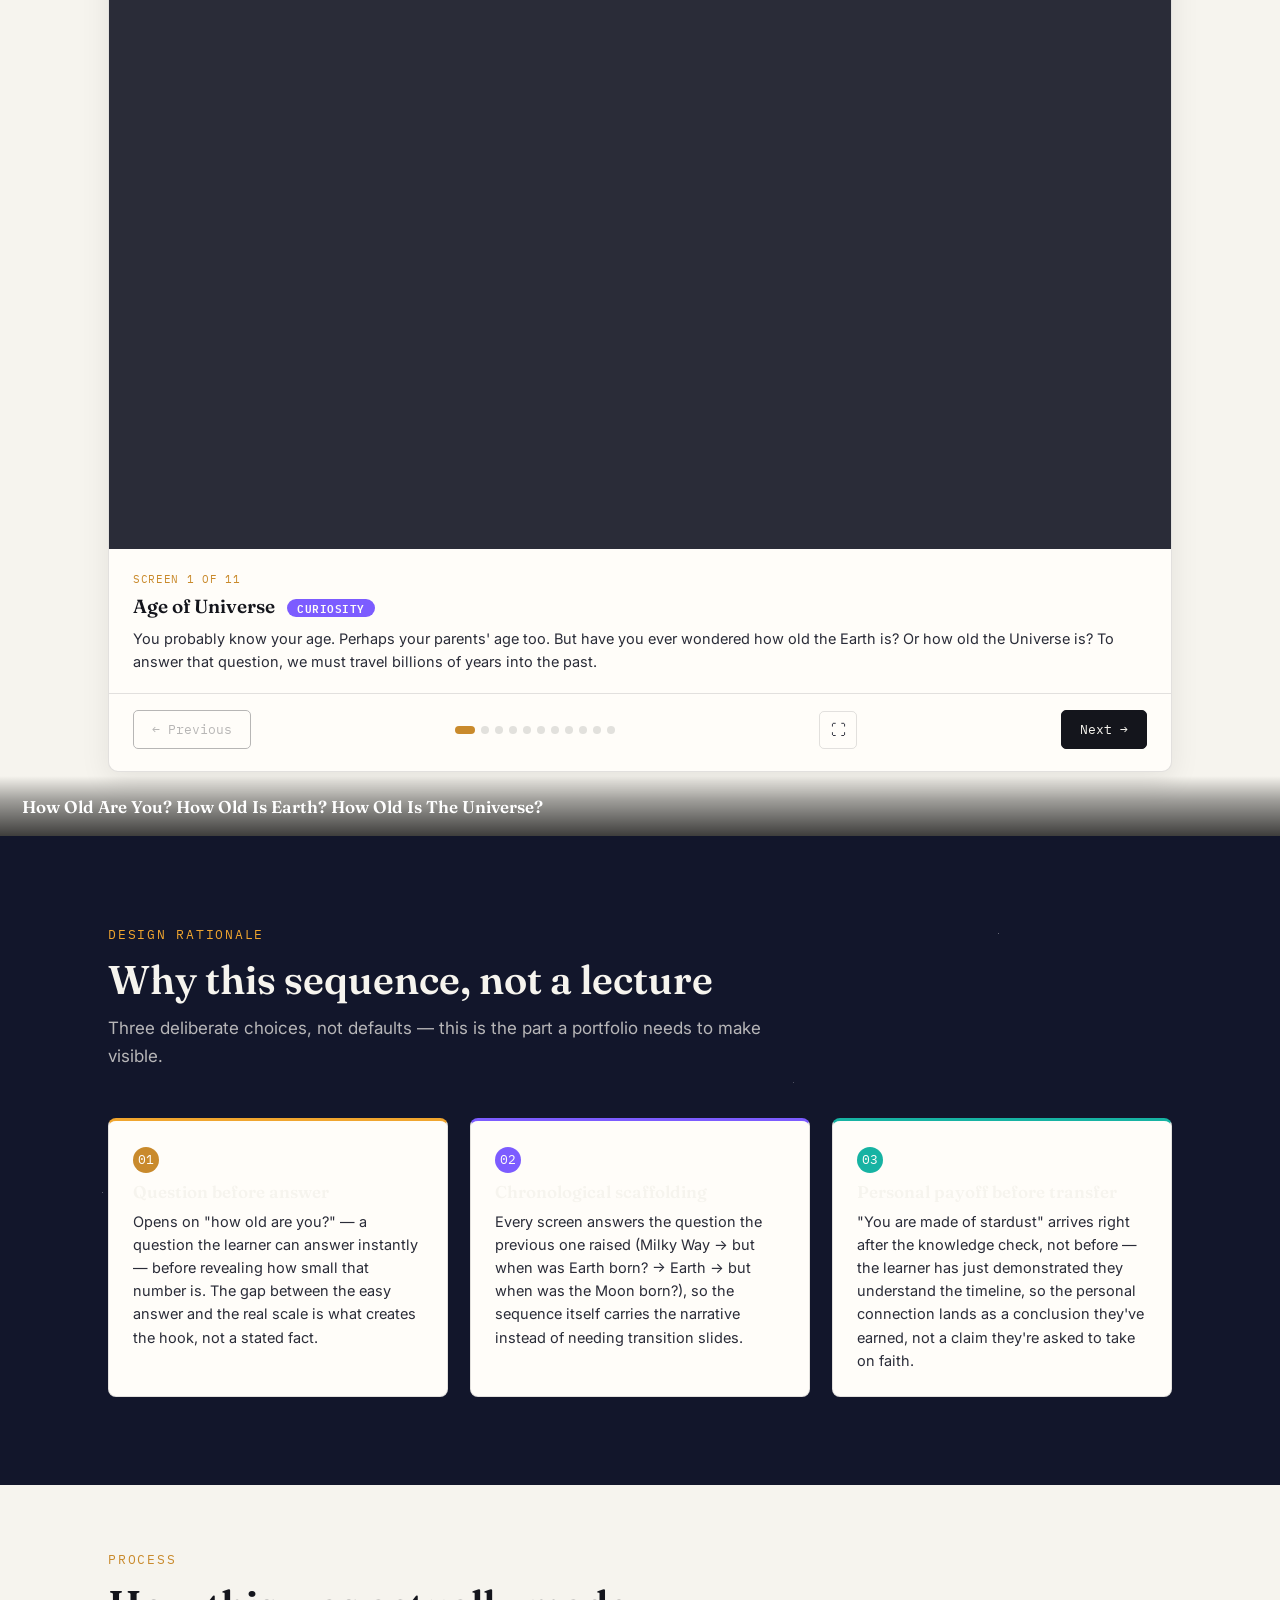
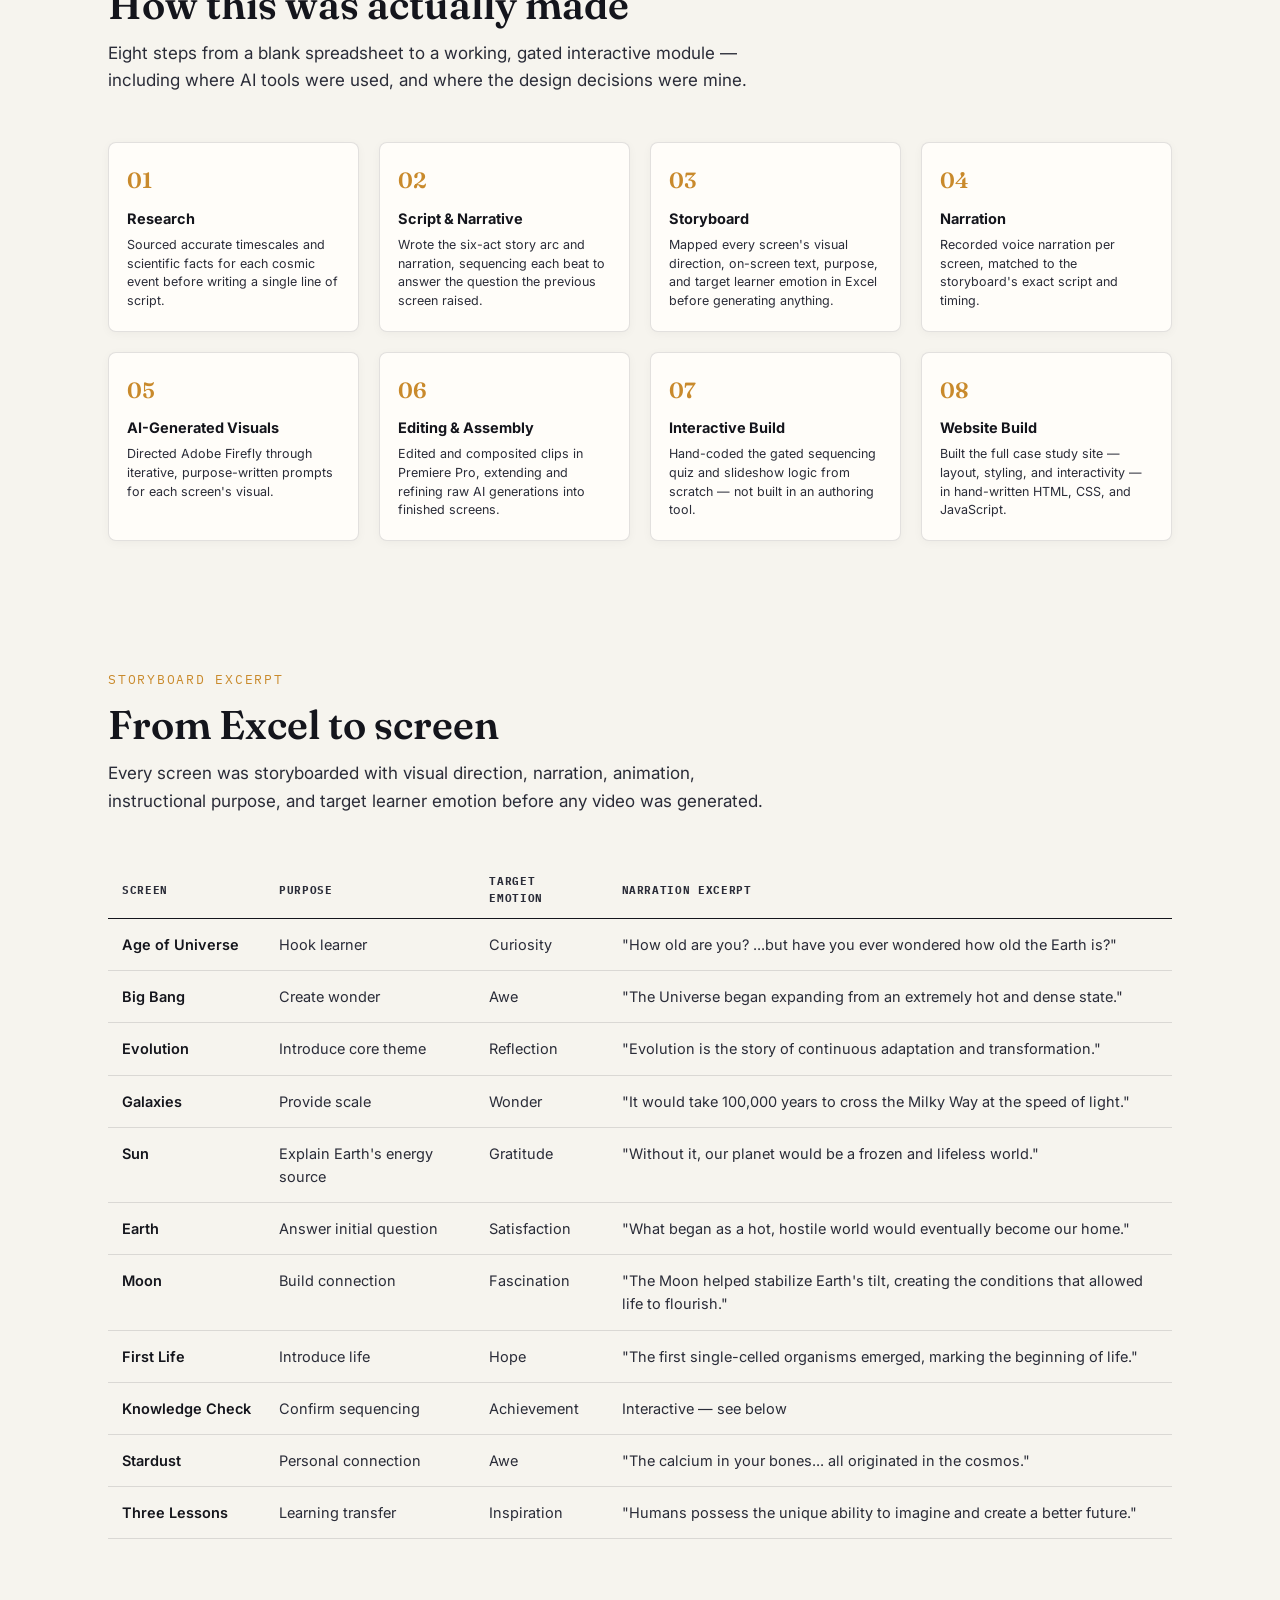
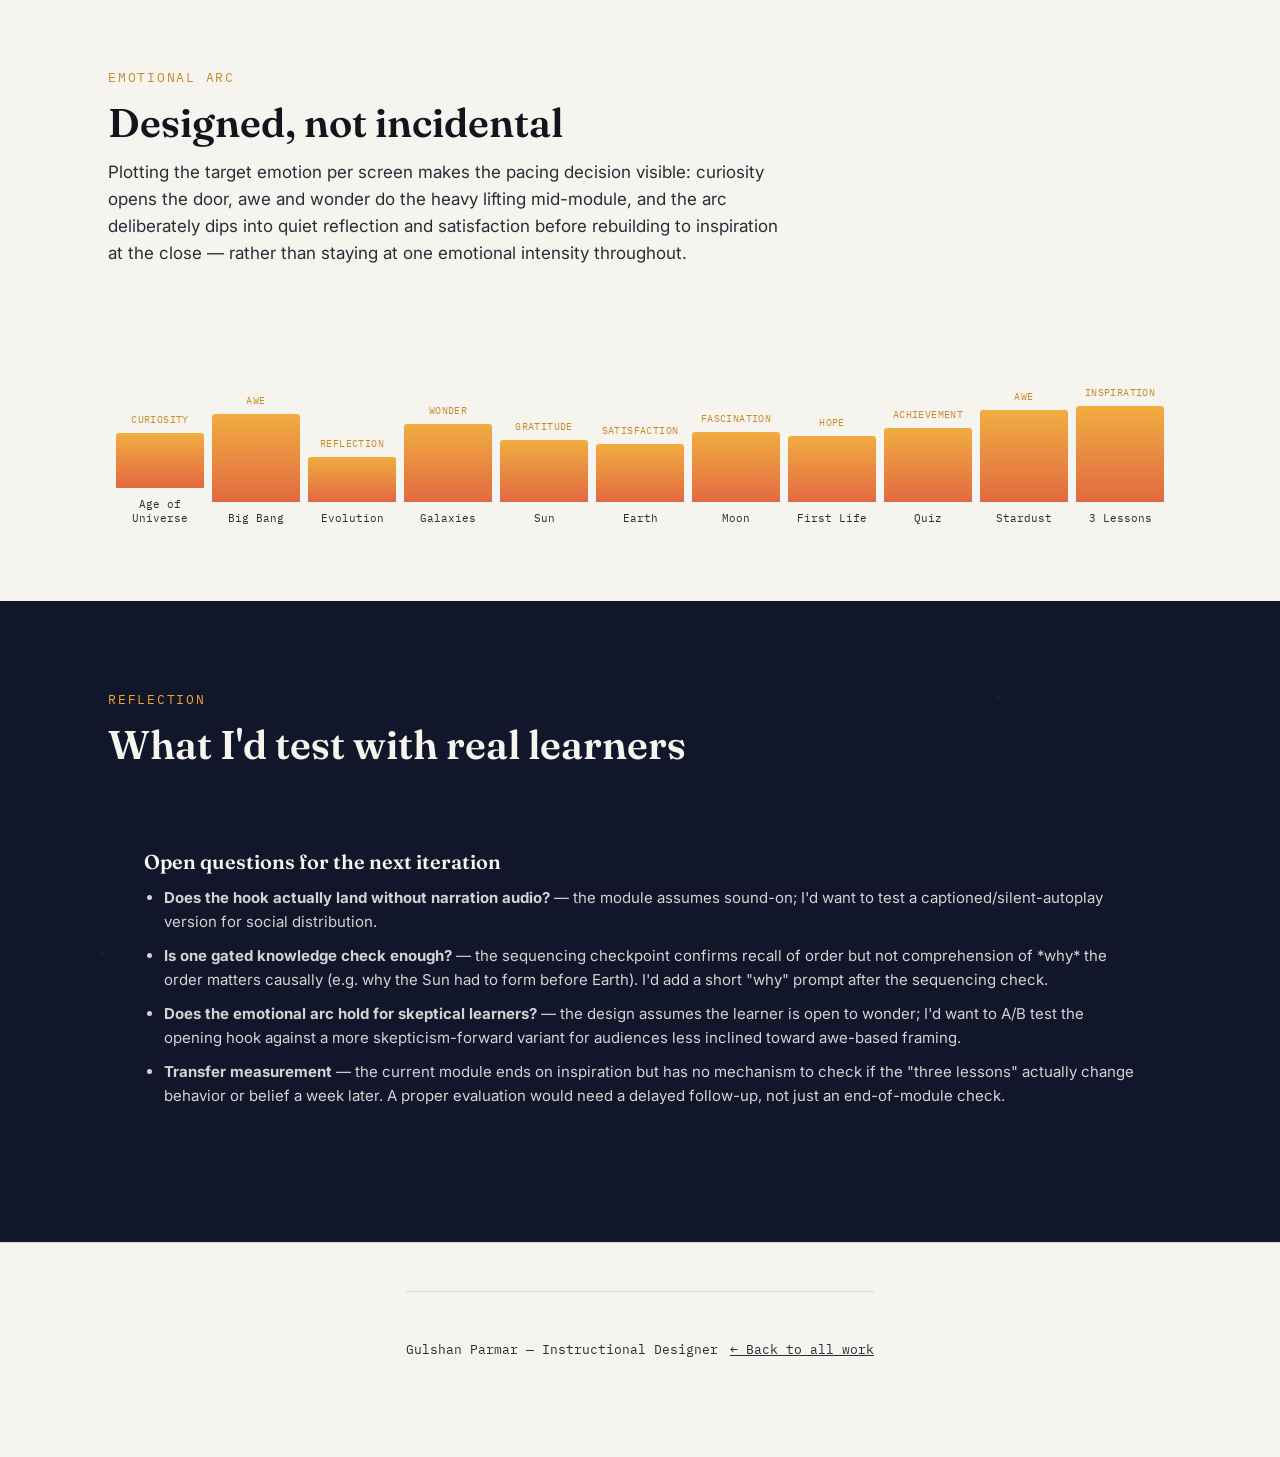
==== commit 93824536: "Add files via upload" ====
--- a/case-study-bigbang.html
+++ b/case-study-bigbang.html
@@ -4,6 +4,12 @@
 <meta charset="UTF-8">
 <meta name="viewport" content="width=device-width, initial-scale=1.0">
 <title>Case Study — How Old Is the Universe? | Gulshan Parmar</title>
+<link rel="icon" type="image/svg+xml" href="favicon.svg">
+<meta property="og:title" content="How Old Is the Universe? — Case Study by Gulshan Parmar">
+<meta property="og:description" content="An instructional design case study: teaching deep time and cosmic origins in five minutes.">
+<meta property="og:image" content="https://www.nasa.gov/wp-content/uploads/2023/03/pillars_of_creation.jpg">
+<meta property="og:type" content="article">
+<meta name="twitter:card" content="summary_large_image">
 <link rel="preconnect" href="https://fonts.googleapis.com">
 <link href="https://fonts.googleapis.com/css2?family=Fraunces:opsz,wght@9..144,500;9..144,600&family=Inter:wght@400;500;600&family=IBM+Plex+Mono:wght@400;500&display=swap" rel="stylesheet">
 <link rel="stylesheet" href="style.css">
@@ -19,6 +25,14 @@
       <li><a href="index.html#contact">Contact</a></li>
     </ul>
     <a class="nav-cta" href="index.html">← All work</a>
+    <button class="nav-burger" id="navBurger" aria-label="Open menu"><span></span><span></span><span></span></button>
+  </div>
+  <div class="wrap">
+    <div class="nav-mobile-panel" id="navMobilePanel">
+      <a href="index.html#work">Work</a>
+      <a href="index.html#about">About</a>
+      <a href="index.html#contact">Contact</a>
+    </div>
   </div>
 </nav>
 
@@ -34,10 +48,18 @@
       <div><dt>My Role</dt><dd>Instructional designer, scriptwriter, storyboard, quiz build</dd></div>
       <div><dt>Duration</dt><dd>~5 minutes</dd></div>
     </dl>
+
+    <div class="tools-row">
+      <span class="tool-tag"><span class="dot"></span>Excel — Storyboarding</span>
+      <span class="tool-tag"><span class="dot"></span>Adobe Firefly — Video Generation</span>
+      <span class="tool-tag"><span class="dot"></span>Premiere Pro — Editing & Assembly</span>
+      <span class="tool-tag"><span class="dot"></span>HTML / CSS / JS — Hand-Coded Interactivity</span>
+      <span class="tool-tag"><span class="dot"></span>YouTube — Hosting & Delivery</span>
+    </div>
   </div>
 </header>
 
-<section class="section section-tight">
+<section class="section section-tight reveal">
   <div class="wrap">
     <div class="section-head">
       <span class="eyebrow">The Problem</span>
@@ -52,7 +74,7 @@
   </div>
 </section>
 
-<section class="section section-tight">
+<section class="section section-tight reveal">
   <div class="wrap">
     <div class="section-head">
       <span class="eyebrow">The Artifact</span>
@@ -75,13 +97,14 @@
       <div class="slide-controls">
         <button class="slide-btn ghost" id="slidePrev">← Previous</button>
         <div class="slide-dots" id="slideDots"></div>
+        <button class="slide-expand-btn" id="slideExpand" aria-label="Toggle fullscreen">⛶</button>
         <button class="slide-btn" id="slideNext">Next →</button>
       </div>
     </div>
   </div>
 </section>
 
-<section class="section section-dark">
+<section class="section section-dark reveal">
   <div class="wrap">
     <div class="section-head">
       <span class="eyebrow">Design Rationale</span>
@@ -115,7 +138,67 @@
   </div>
 </section>
 
-<section class="section section-tight">
+<section class="section section-tight reveal">
+  <div class="wrap">
+    <div class="section-head">
+      <span class="eyebrow">Process</span>
+      <h2>How this was actually made</h2>
+      <p>Eight steps from a blank spreadsheet to a working, gated interactive module — including
+      where AI tools were used, and where the design decisions were mine.</p>
+    </div>
+
+    <div class="process-grid">
+      <div class="process-step">
+        <div class="process-num">01</div>
+        <h4>Research</h4>
+        <p>Sourced accurate timescales and scientific facts for each cosmic event before writing a
+        single line of script.</p>
+      </div>
+      <div class="process-step">
+        <div class="process-num">02</div>
+        <h4>Script & Narrative</h4>
+        <p>Wrote the six-act story arc and narration, sequencing each beat to answer the question the
+        previous screen raised.</p>
+      </div>
+      <div class="process-step">
+        <div class="process-num">03</div>
+        <h4>Storyboard</h4>
+        <p>Mapped every screen's visual direction, on-screen text, purpose, and target learner emotion
+        in Excel before generating anything.</p>
+      </div>
+      <div class="process-step">
+        <div class="process-num">04</div>
+        <h4>Narration</h4>
+        <p>Recorded voice narration per screen, matched to the storyboard's exact script and timing.</p>
+      </div>
+      <div class="process-step">
+        <div class="process-num">05</div>
+        <h4>AI-Generated Visuals</h4>
+        <p>Directed Adobe Firefly through iterative, purpose-written prompts for each screen's visual.</p>
+      </div>
+      <div class="process-step">
+        <div class="process-num">06</div>
+        <h4>Editing & Assembly</h4>
+        <p>Edited and composited clips in Premiere Pro, extending and refining raw AI generations into
+        finished screens.</p>
+      </div>
+      <div class="process-step">
+        <div class="process-num">07</div>
+        <h4>Interactive Build</h4>
+        <p>Hand-coded the gated sequencing quiz and slideshow logic from scratch — not built in an
+        authoring tool.</p>
+      </div>
+      <div class="process-step">
+        <div class="process-num">08</div>
+        <h4>Website Build</h4>
+        <p>Built the full case study site — layout, styling, and interactivity — in hand-written
+        HTML, CSS, and JavaScript.</p>
+      </div>
+    </div>
+  </div>
+</section>
+
+<section class="section section-tight reveal">
   <div class="wrap">
     <div class="section-head">
       <span class="eyebrow">Storyboard Excerpt</span>
@@ -147,7 +230,7 @@
   </div>
 </section>
 
-<section class="section section-tight">
+<section class="section section-tight reveal">
   <div class="wrap">
     <div class="section-head">
       <span class="eyebrow">Emotional Arc</span>
@@ -163,7 +246,7 @@
   </div>
 </section>
 
-<section class="section section-dark">
+<section class="section section-dark reveal">
   <div class="wrap">
     <div class="section-head">
       <span class="eyebrow">Reflection</span>
--- a/style.css
+++ b/style.css
@@ -117,6 +117,37 @@
   text-decoration: none;
   font-family: var(--mono);
 }
+.nav-burger {
+  display: none;
+  flex-direction: column;
+  gap: 4px;
+  background: none;
+  border: none;
+  cursor: pointer;
+  padding: 8px;
+}
+.nav-burger span { width: 20px; height: 2px; background: var(--ink); border-radius: 2px; }
+.nav-mobile-panel {
+  display: none;
+  flex-direction: column;
+  gap: 2px;
+  padding: 10px 0 18px;
+  border-bottom: 1px solid var(--line);
+}
+.nav-mobile-panel.open { display: flex; }
+.nav-mobile-panel a {
+  padding: 12px 4px;
+  text-decoration: none;
+  color: var(--ink);
+  font-size: 15px;
+  border-bottom: 1px solid var(--line);
+}
+.nav-mobile-panel a:last-child { border-bottom: none; }
+
+@media (max-width: 860px) {
+  .nav-links, .nav-cta { display: none; }
+  .nav-burger { display: flex; }
+}
 
 /* ---------- BUTTONS ---------- */
 .btn {
@@ -128,18 +159,21 @@
   letter-spacing: 0.02em;
   text-decoration: none;
   padding: 13px 22px;
-  border-radius: 3px;
+  border-radius: 4px;
   border: 1.5px solid currentColor;
-  transition: transform 0.15s ease, background 0.15s ease;
+  transition: transform 0.15s ease, box-shadow 0.15s ease, background 0.15s ease;
 }
 .btn:hover { transform: translateY(-1px); }
 .btn-solid {
-  background: var(--ink);
-  color: var(--parchment);
-  border-color: var(--ink);
-}
-.btn-solid:hover { background: var(--ink-soft); }
+  background: linear-gradient(135deg, var(--sunfire) 0%, var(--ember) 100%);
+  color: #1a1408;
+  border: none;
+  font-weight: 600;
+  box-shadow: 0 4px 18px rgba(224,90,46,0.35);
+}
+.btn-solid:hover { box-shadow: 0 6px 26px rgba(224,90,46,0.5); transform: translateY(-2px); }
 .btn-ghost { color: var(--ink); }
+.btn-ghost:hover { background: rgba(20,21,28,0.04); }
 
 /* ---------- HERO ---------- */
 .hero {
@@ -215,7 +249,20 @@
 .section-dark {
   background: var(--space-deep);
   color: var(--parchment);
-}
+  position: relative;
+  overflow: hidden;
+  background-image:
+    radial-gradient(1px 1px at 12% 22%, rgba(255,255,255,0.5) 50%, transparent 50%),
+    radial-gradient(1px 1px at 78% 15%, rgba(255,255,255,0.35) 50%, transparent 50%),
+    radial-gradient(1.5px 1.5px at 45% 60%, rgba(255,255,255,0.4) 50%, transparent 50%),
+    radial-gradient(1px 1px at 88% 72%, rgba(255,255,255,0.3) 50%, transparent 50%),
+    radial-gradient(1px 1px at 25% 85%, rgba(255,255,255,0.35) 50%, transparent 50%),
+    radial-gradient(1.5px 1.5px at 62% 38%, rgba(255,255,255,0.25) 50%, transparent 50%),
+    radial-gradient(1px 1px at 8% 55%, rgba(255,255,255,0.3) 50%, transparent 50%),
+    radial-gradient(1px 1px at 95% 40%, rgba(255,255,255,0.25) 50%, transparent 50%);
+  background-size: 100% 100%;
+}
+.section-dark .wrap { position: relative; z-index: 1; }
 .section-dark .eyebrow { color: var(--sunfire); }
 .section-tight { padding: 64px 0; }
 .section-head { max-width: 62ch; margin-bottom: 48px; }
@@ -223,6 +270,17 @@
 .section-head p { color: var(--ink-soft); margin-top: 14px; font-size: 17px; }
 .section-dark .section-head p { color: rgba(246,244,238,0.72); }
 
+/* scroll reveal */
+.reveal {
+  opacity: 0;
+  transform: translateY(22px);
+  transition: opacity 0.7s ease, transform 0.7s ease;
+}
+.reveal.revealed { opacity: 1; transform: translateY(0); }
+@media (prefers-reduced-motion: reduce) {
+  .reveal { opacity: 1; transform: none; transition: none; }
+}
+
 /* ---------- ABOUT / BRIDGE ---------- */
 .bridge-grid {
   display: grid;
@@ -232,9 +290,12 @@
 .bridge-card {
   background: var(--paper);
   border: 1px solid var(--line);
-  border-radius: 6px;
+  border-radius: 8px;
   padding: 28px;
-}
+  box-shadow: 0 2px 10px rgba(20,21,28,0.04);
+  transition: box-shadow 0.2s ease, transform 0.2s ease;
+}
+.bridge-card:hover { box-shadow: 0 10px 26px rgba(20,21,28,0.08); transform: translateY(-2px); }
 .bridge-card h3 { font-size: 18px; margin-bottom: 10px; }
 .bridge-card .from { font-family: var(--mono); font-size: 12px; color: var(--ember); text-transform: uppercase; letter-spacing: 0.08em; }
 .bridge-card p { font-size: 15px; color: var(--ink-soft); margin: 10px 0 0; }
@@ -263,9 +324,10 @@
   color: var(--ink);
   display: flex;
   flex-direction: column;
-  transition: box-shadow 0.2s ease, transform 0.2s ease;
-}
-.project-card.is-live:hover { transform: translateY(-3px); box-shadow: 0 14px 30px rgba(20,21,28,0.10); }
+  box-shadow: 0 2px 10px rgba(20,21,28,0.05);
+  transition: box-shadow 0.25s ease, transform 0.25s ease;
+}
+.project-card.is-live:hover { transform: translateY(-4px); box-shadow: 0 18px 38px rgba(20,21,28,0.14); }
 .project-thumb {
   height: 150px;
   background: linear-gradient(135deg, var(--violet) 0%, var(--space) 60%, var(--space-deep) 100%);
@@ -409,7 +471,23 @@
   border: 1px solid var(--line);
   border-radius: 10px;
   overflow: hidden;
-}
+  box-shadow: 0 8px 30px rgba(20,21,28,0.08);
+}
+.slideshow.fullscreen-mode {
+  position: fixed;
+  inset: 0;
+  z-index: 999;
+  border-radius: 0;
+  display: flex;
+  flex-direction: column;
+  background: #000;
+}
+.slideshow.fullscreen-mode .slide-frame { flex: 1; aspect-ratio: unset; }
+.slideshow.fullscreen-mode .slide-info { display: none; }
+.slideshow.fullscreen-mode .slide-controls { border-top: 1px solid rgba(255,255,255,0.15); background: #0a0a0f; }
+.slideshow.fullscreen-mode .slide-btn.ghost { color: var(--parchment); border-color: rgba(255,255,255,0.3); }
+.slideshow.fullscreen-mode .slide-dot { background: rgba(255,255,255,0.25); }
+.slideshow.fullscreen-mode .slide-dot.active { background: var(--sunfire); }
 .slide-frame {
   aspect-ratio: 16/9;
   background: var(--ink-soft);
@@ -587,6 +665,71 @@
   padding: 0;
 }
 .slide-dot.active { background: var(--sunfire-dim); width: 20px; border-radius: 4px; }
+.slide-expand-btn {
+  background: transparent;
+  border: 1.5px solid var(--line);
+  color: var(--ink-soft);
+  width: 38px;
+  height: 38px;
+  border-radius: 5px;
+  cursor: pointer;
+  font-size: 15px;
+  display: flex;
+  align-items: center;
+  justify-content: center;
+}
+.slide-expand-btn:hover { background: rgba(20,21,28,0.05); }
+
+/* tools & method row */
+.tools-row {
+  display: flex;
+  flex-wrap: wrap;
+  gap: 10px;
+  margin-top: 20px;
+}
+.tool-tag {
+  font-family: var(--mono);
+  font-size: 12px;
+  padding: 7px 14px;
+  border-radius: 20px;
+  background: var(--paper);
+  border: 1px solid var(--line);
+  color: var(--ink-soft);
+  display: inline-flex;
+  align-items: center;
+  gap: 6px;
+}
+.tool-tag .dot { width: 6px; height: 6px; border-radius: 50%; background: var(--sunfire-dim); }
+
+/* process timeline */
+.process-grid {
+  display: grid;
+  grid-template-columns: repeat(4, 1fr);
+  gap: 20px;
+}
+.process-step {
+  background: var(--paper);
+  border: 1px solid var(--line);
+  border-radius: 8px;
+  padding: 20px 18px;
+  box-shadow: 0 2px 10px rgba(20,21,28,0.04);
+}
+.process-num {
+  font-family: var(--display);
+  font-size: 22px;
+  font-weight: 600;
+  color: var(--sunfire-dim);
+  margin-bottom: 8px;
+}
+.process-step h4 { font-size: 14.5px; margin: 0 0 6px; }
+.process-step p { font-size: 12.5px; color: var(--ink-soft); margin: 0; line-height: 1.5; }
+
+@media (max-width: 860px) {
+  .process-grid { grid-template-columns: 1fr 1fr; }
+}
+@media (max-width: 520px) {
+  .process-grid { grid-template-columns: 1fr; }
+}
 
 @media (max-width: 860px) {
   .reel-grid { grid-template-columns: 1fr; }
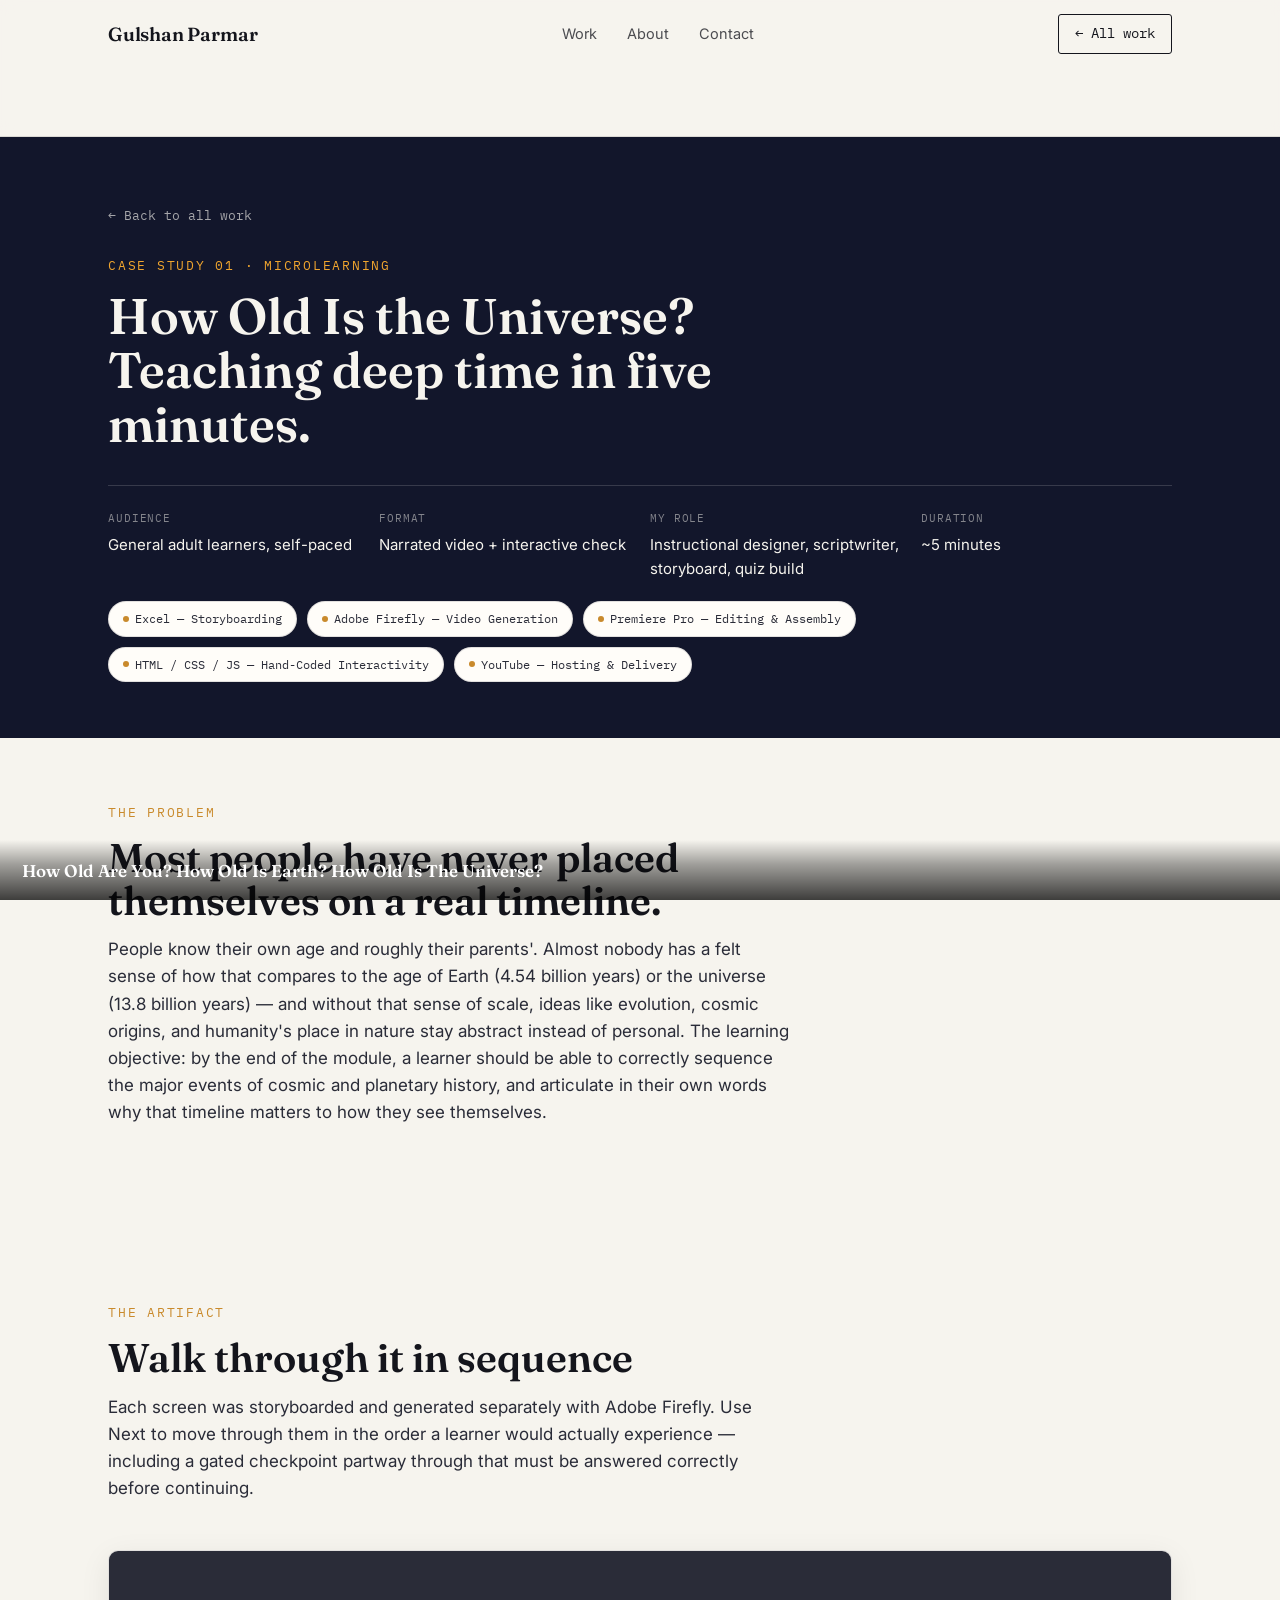
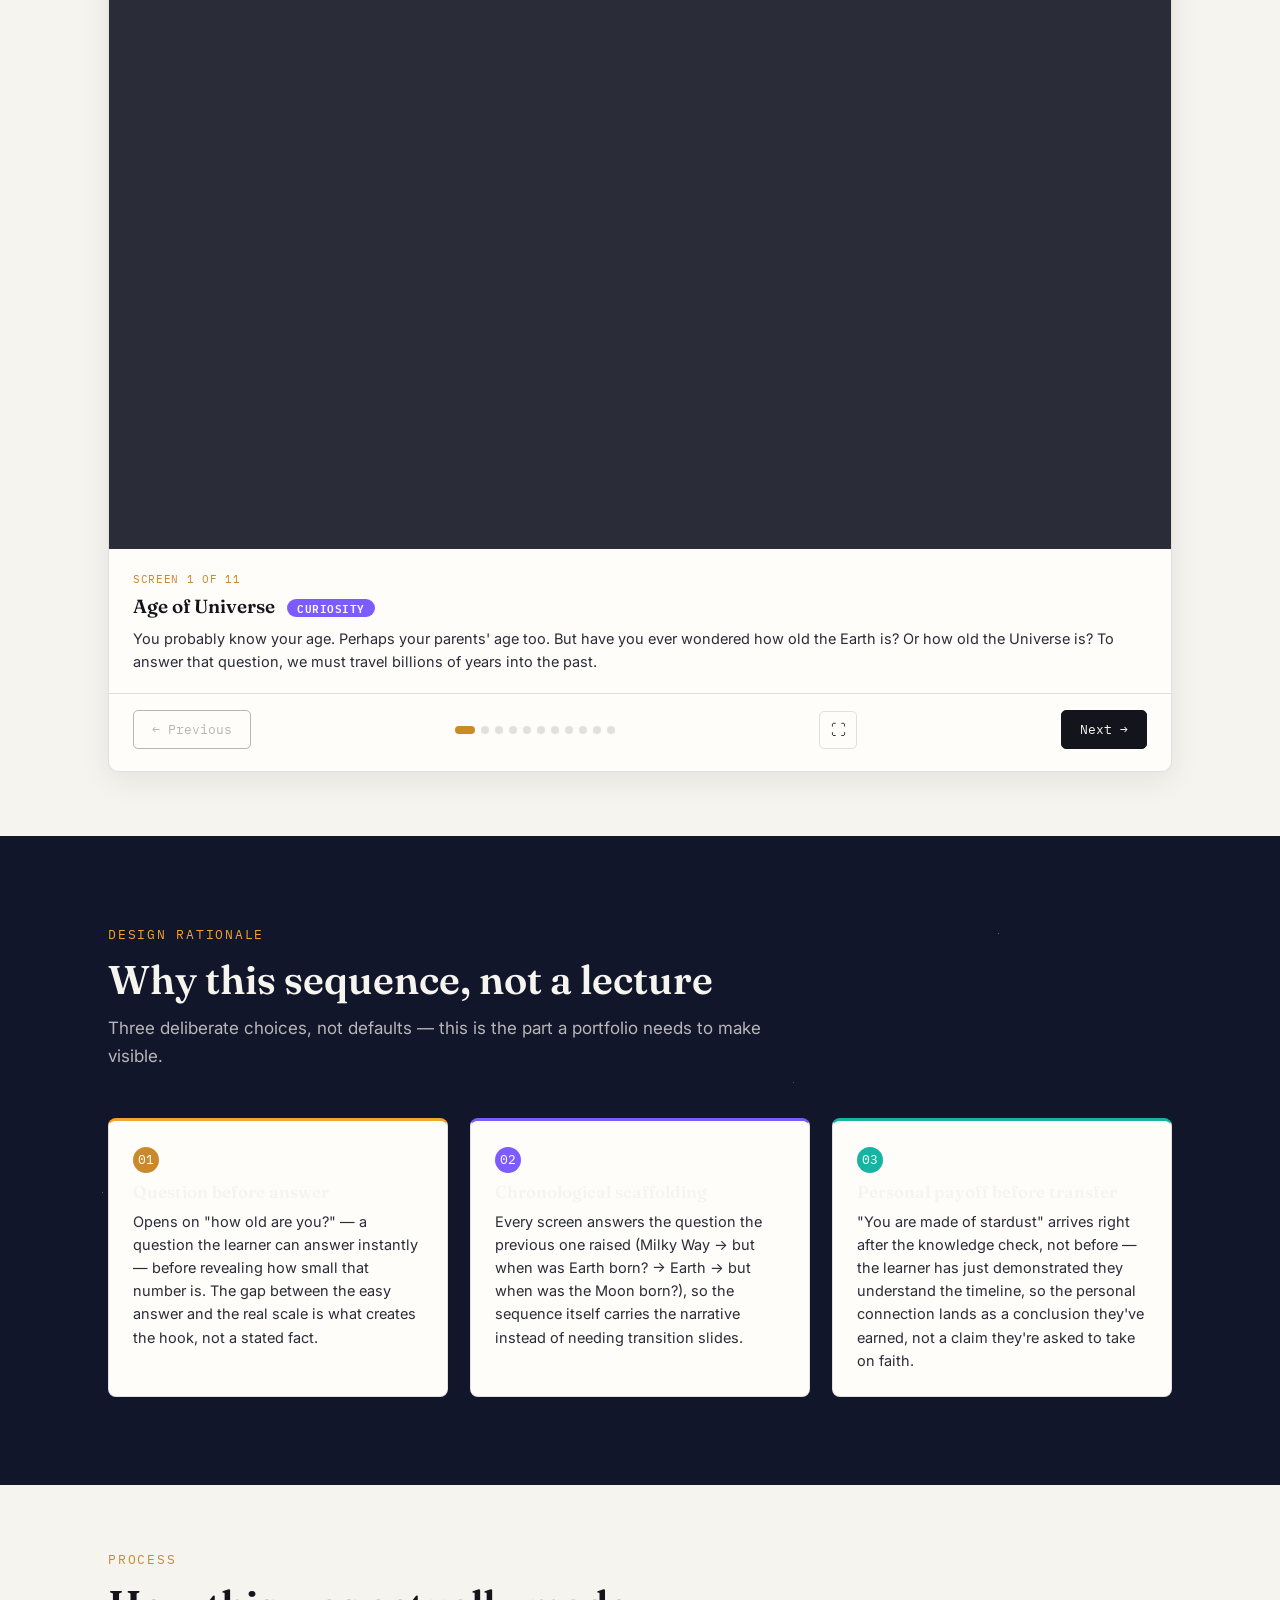
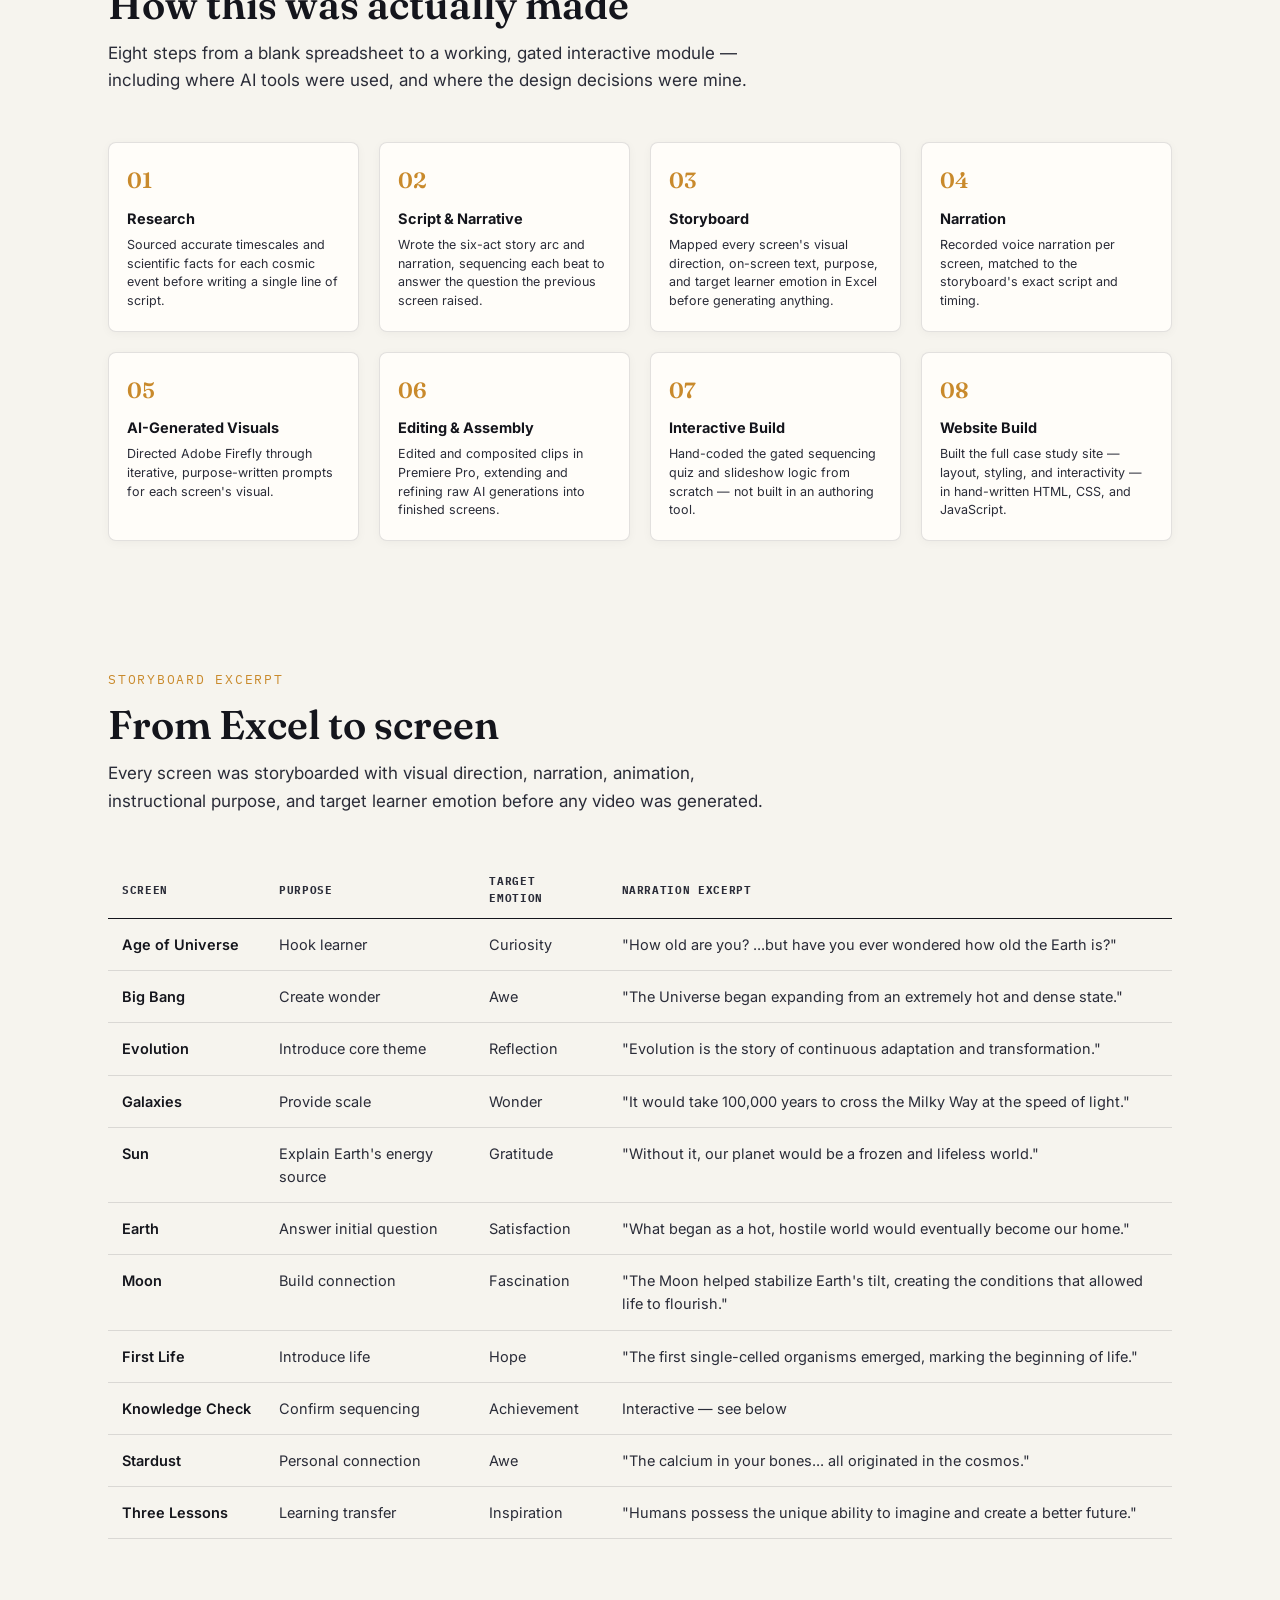
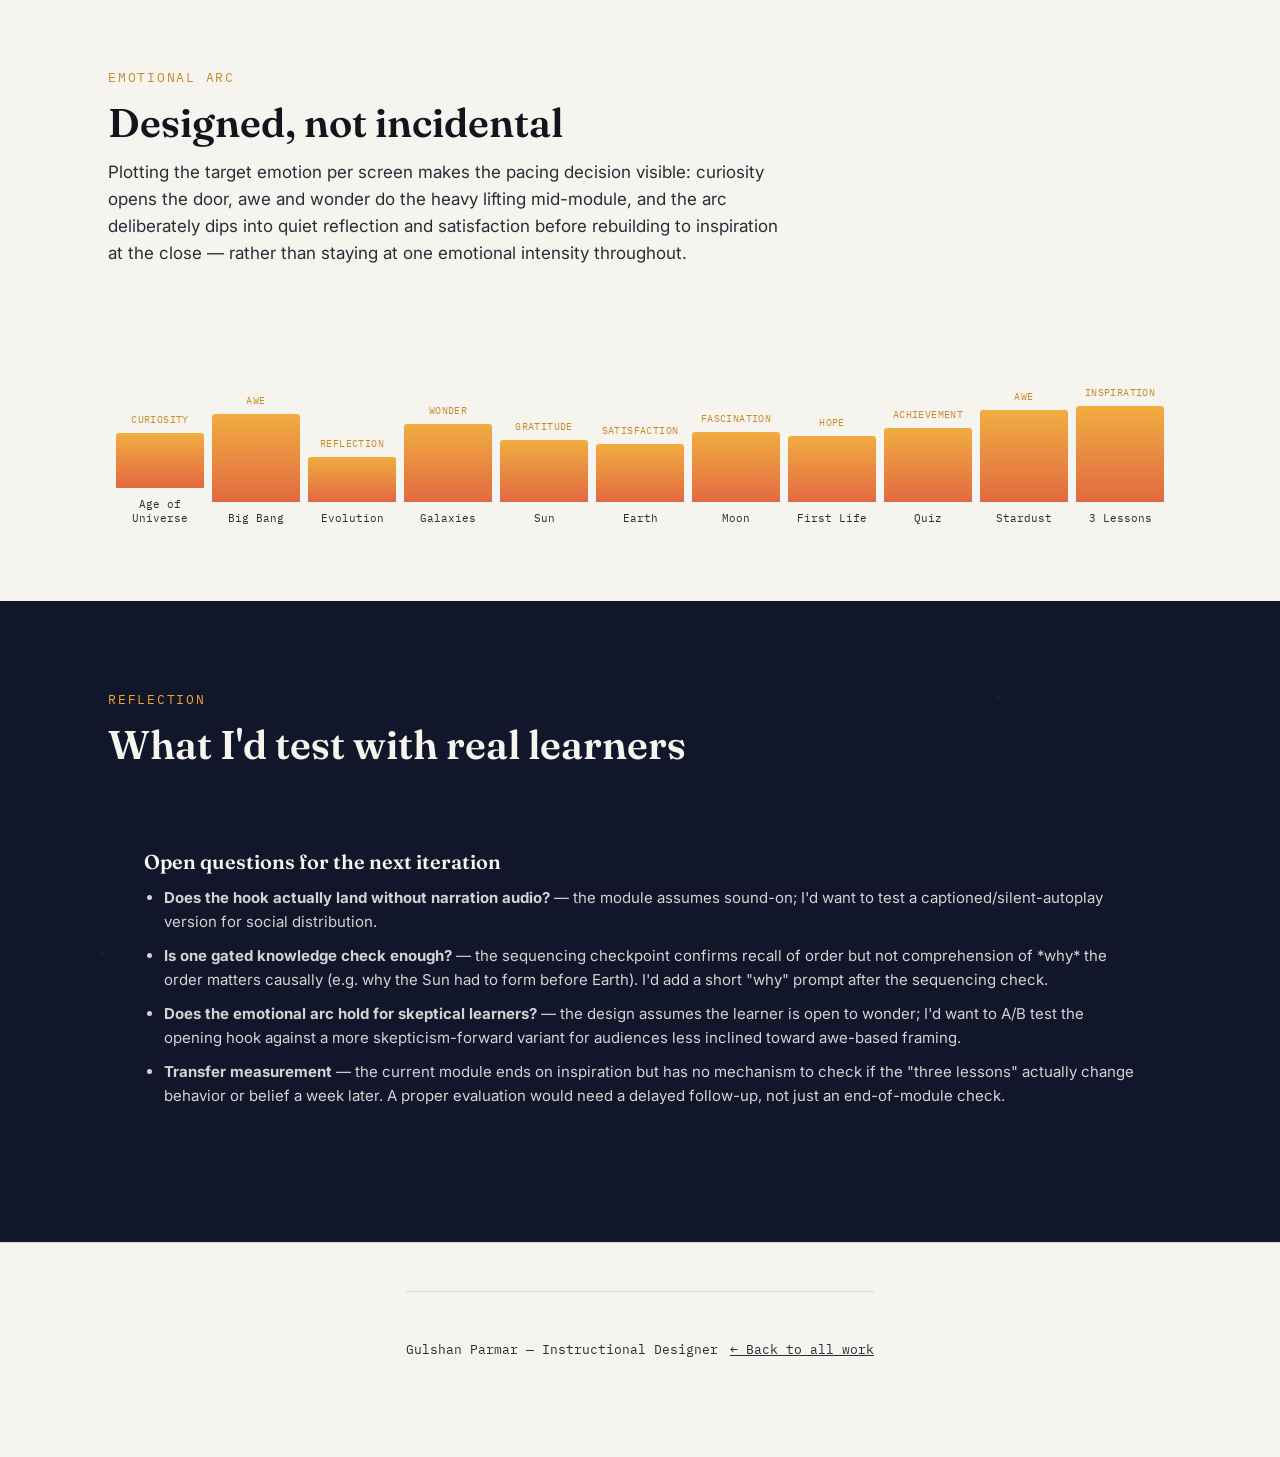
==== commit b63bdcb4: "Add files via upload" ====
--- a/case-study-bigbang.html
+++ b/case-study-bigbang.html
@@ -97,7 +97,7 @@
       <div class="slide-controls">
         <button class="slide-btn ghost" id="slidePrev">← Previous</button>
         <div class="slide-dots" id="slideDots"></div>
-        <button class="slide-expand-btn" id="slideExpand" aria-label="Toggle fullscreen">⛶</button>
+        <button class="slide-expand-btn" id="slideExpand" aria-label="Toggle fullscreen" data-tip="Fullscreen">⛶</button>
         <button class="slide-btn" id="slideNext">Next →</button>
       </div>
     </div>
--- a/style.css
+++ b/style.css
@@ -193,8 +193,33 @@
   filter: blur(10px);
   pointer-events: none;
   z-index: 0;
+  animation: orbDrift 18s ease-in-out infinite alternate;
+}
+.hero::after {
+  content: "";
+  position: absolute;
+  bottom: -140px;
+  left: -120px;
+  width: 380px;
+  height: 380px;
+  background: radial-gradient(circle, rgba(23,179,163,0.18) 0%, rgba(224,90,46,0.12) 50%, transparent 72%);
+  border-radius: 50%;
+  filter: blur(14px);
+  pointer-events: none;
+  z-index: 0;
+  animation: orbDrift 22s ease-in-out infinite alternate-reverse;
+}
+@keyframes orbDrift {
+  from { transform: translate(0, 0) scale(1); }
+  to   { transform: translate(-28px, 24px) scale(1.08); }
 }
 .hero .wrap { position: relative; z-index: 1; }
+
+/* nav gains depth once you scroll */
+.nav.scrolled {
+  box-shadow: 0 4px 24px rgba(20,21,28,0.08);
+  border-bottom-color: transparent;
+}
 .hero .eyebrow { color: var(--ember); }
 .hero h1 {
   font-size: clamp(38px, 6vw, 64px);
@@ -276,7 +301,7 @@
   transform: translateY(22px);
   transition: opacity 0.7s ease, transform 0.7s ease;
 }
-.reveal.revealed { opacity: 1; transform: translateY(0); }
+.reveal.revealed { opacity: 1; transform: none; }
 @media (prefers-reduced-motion: reduce) {
   .reveal { opacity: 1; transform: none; transition: none; }
 }
@@ -475,25 +500,43 @@
 }
 .slideshow.fullscreen-mode {
   position: fixed;
-  inset: 0;
-  z-index: 999;
+  top: 0; left: 0; right: 0; bottom: 0;
+  z-index: 9999;
   border-radius: 0;
   display: flex;
   flex-direction: column;
   background: #000;
-}
-.slideshow.fullscreen-mode .slide-frame { flex: 1; aspect-ratio: unset; }
+  margin: 0;
+}
+.slideshow.fullscreen-mode .slide-frame {
+  flex: 1 1 auto;
+  aspect-ratio: unset;
+  min-height: 0;
+}
 .slideshow.fullscreen-mode .slide-info { display: none; }
-.slideshow.fullscreen-mode .slide-controls { border-top: 1px solid rgba(255,255,255,0.15); background: #0a0a0f; }
+.slideshow.fullscreen-mode .slide-controls {
+  flex: 0 0 auto;
+  border-top: 1px solid rgba(255,255,255,0.15);
+  background: #0a0a0f;
+}
 .slideshow.fullscreen-mode .slide-btn.ghost { color: var(--parchment); border-color: rgba(255,255,255,0.3); }
 .slideshow.fullscreen-mode .slide-dot { background: rgba(255,255,255,0.25); }
 .slideshow.fullscreen-mode .slide-dot.active { background: var(--sunfire); }
+.slideshow.fullscreen-mode .slide-expand-btn { color: var(--parchment); border-color: rgba(255,255,255,0.3); }
 .slide-frame {
   aspect-ratio: 16/9;
   background: var(--ink-soft);
 }
 .slide-frame iframe { width: 100%; height: 100%; border: none; display: block; }
-.slide-frame img { width: 100%; height: 100%; object-fit: cover; display: block; }
+.slide-frame img {
+  width: 100%;
+  height: 100%;
+  object-fit: cover;
+  display: block;
+  pointer-events: none;
+  -webkit-user-select: none;
+  user-select: none;
+}
 
 .slide-stat {
   position: absolute;
@@ -677,8 +720,34 @@
   display: flex;
   align-items: center;
   justify-content: center;
+  position: relative;
 }
 .slide-expand-btn:hover { background: rgba(20,21,28,0.05); }
+.slide-expand-btn::after {
+  content: attr(data-tip);
+  position: absolute;
+  bottom: calc(100% + 8px);
+  left: 50%;
+  transform: translateX(-50%) translateY(4px);
+  background: var(--ink);
+  color: var(--parchment);
+  font-family: var(--mono);
+  font-size: 11px;
+  white-space: nowrap;
+  padding: 5px 9px;
+  border-radius: 5px;
+  opacity: 0;
+  pointer-events: none;
+  transition: opacity 0.15s ease, transform 0.15s ease;
+}
+.slide-expand-btn:hover::after {
+  opacity: 1;
+  transform: translateX(-50%) translateY(0);
+}
+.slideshow.fullscreen-mode .slide-expand-btn::after {
+  background: var(--parchment);
+  color: var(--ink);
+}
 
 /* tools & method row */
 .tools-row {
@@ -869,7 +938,370 @@
 .reflection-box ul { margin: 0; padding-left: 20px; }
 .reflection-box li { margin-bottom: 10px; font-size: 15px; color: rgba(246,244,238,0.85); }
 
-/* responsive */
+/* dialogue scene (Customer Success) */
+.dscene {
+  position: relative;
+  overflow: hidden;
+  cursor: pointer;
+  user-select: none;
+  background: #0d1020;
+}
+.dscene img {
+  width: 100%;
+  display: block;
+  pointer-events: none;
+  -webkit-user-select: none;
+  user-select: none;
+}
+/* inside immersive mode, the scene fills available height */
+.slideshow.fullscreen-mode .dscene {
+  flex: 1 1 auto;
+  min-height: 0;
+  display: flex;
+  align-items: center;
+  justify-content: center;
+}
+.slideshow.fullscreen-mode .dscene img {
+  width: 100%;
+  height: 100%;
+  object-fit: contain;
+}
+.dscene-progress {
+  position: absolute;
+  top: 16px;
+  right: 16px;
+  font-family: var(--mono);
+  font-size: 11.5px;
+  color: #fff;
+  background: rgba(12,14,28,0.55);
+  padding: 6px 12px;
+  border-radius: 20px;
+  backdrop-filter: blur(4px);
+}
+.dscene-hint {
+  position: absolute;
+  bottom: 18px;
+  left: 50%;
+  transform: translateX(-50%);
+  font-family: var(--mono);
+  font-size: 12px;
+  color: #fff;
+  background: rgba(12,14,28,0.6);
+  padding: 8px 16px;
+  border-radius: 20px;
+  backdrop-filter: blur(4px);
+  animation: hintPulse 1.8s ease-in-out infinite;
+  pointer-events: none;
+}
+@keyframes hintPulse {
+  0%, 100% { opacity: 0.55; }
+  50% { opacity: 1; }
+}
+.dbubble {
+  position: absolute;
+  max-width: 280px;
+  background: #fff;
+  border-radius: 16px;
+  padding: 14px 18px;
+  box-shadow: 0 10px 30px rgba(0,0,0,0.25);
+  opacity: 0;
+  transform: scale(0.7) translateY(8px);
+  transition: opacity 0.28s cubic-bezier(.34,1.56,.64,1), transform 0.28s cubic-bezier(.34,1.56,.64,1);
+  pointer-events: none;
+}
+.dbubble.visible { opacity: 1; transform: scale(1) translateY(0); }
+.dbubble::after {
+  content: "";
+  position: absolute;
+  bottom: -10px;
+  width: 18px;
+  height: 18px;
+  background: #fff;
+  clip-path: polygon(0 0, 100% 0, 0 100%);
+}
+.dbubble.left::after { left: 28px; transform: rotate(0deg); }
+.dbubble.right::after { right: 28px; clip-path: polygon(100% 0, 100% 100%, 0 0); }
+.dbubble-name {
+  font-family: var(--mono);
+  font-size: 10.5px;
+  text-transform: uppercase;
+  letter-spacing: 0.06em;
+  color: var(--sunfire-dim);
+  font-weight: 600;
+  margin-bottom: 4px;
+}
+.dbubble-text { font-family: var(--body); font-size: 14px; color: var(--ink); line-height: 1.4; margin: 0; }
+
+.dscene-controls {
+  display: flex;
+  align-items: center;
+  justify-content: space-between;
+  padding: 16px 4px 0;
+}
+
+/* gated decision panel */
+.dscene.decision-mode { cursor: default; }
+.dscene.decision-mode img { filter: brightness(0.42) saturate(0.85); }
+.dpanel {
+  position: absolute;
+  inset: 0;
+  display: flex;
+  flex-direction: column;
+  justify-content: center;
+  gap: 10px;
+  padding: 22px 24px;
+  overflow-y: auto;
+  cursor: default;
+}
+.dpanel-setup {
+  font-family: var(--body);
+  font-size: 14px;
+  font-style: italic;
+  color: rgba(255,255,255,0.82);
+  margin: 0;
+  border-left: 2px solid var(--sunfire);
+  padding-left: 12px;
+}
+.dpanel-q {
+  font-family: var(--display);
+  font-size: 19px;
+  font-weight: 600;
+  color: #fff;
+  margin: 2px 0 6px;
+}
+.dpanel-opts { display: flex; flex-direction: column; gap: 8px; }
+.dopt {
+  display: flex;
+  align-items: flex-start;
+  gap: 10px;
+  text-align: left;
+  font-family: var(--body);
+  font-size: 13.5px;
+  line-height: 1.4;
+  color: var(--ink);
+  background: rgba(255,255,255,0.93);
+  border: 1.5px solid transparent;
+  border-radius: 8px;
+  padding: 11px 14px;
+  cursor: pointer;
+  transition: transform 0.12s ease, background 0.12s ease, border-color 0.12s ease;
+}
+.dopt:hover:not(:disabled) { transform: translateX(3px); background: #fff; }
+.dopt:disabled { cursor: default; opacity: 0.72; }
+.dopt-key {
+  flex: 0 0 auto;
+  font-family: var(--mono);
+  font-size: 11px;
+  font-weight: 600;
+  width: 20px;
+  height: 20px;
+  border-radius: 4px;
+  background: var(--space);
+  color: var(--parchment);
+  display: flex;
+  align-items: center;
+  justify-content: center;
+}
+.dopt.right { border-color: #2f7d4f; background: #eaf6ee; opacity: 1; }
+.dopt.right .dopt-key { background: #2f7d4f; }
+.dopt.wrong { border-color: var(--ember); background: #fdeee8; }
+.dopt.wrong .dopt-key { background: var(--ember); }
+.dpanel-fb {
+  font-family: var(--body);
+  font-size: 13px;
+  line-height: 1.5;
+  margin: 4px 0 0;
+  padding: 10px 12px;
+  border-radius: 6px;
+  min-height: 0;
+}
+.dpanel-fb:empty { display: none; }
+.dpanel-fb.ok { background: rgba(47,125,79,0.22); color: #d9f2e2; border: 1px solid rgba(47,125,79,0.5); }
+.dpanel-fb.no { background: rgba(224,90,46,0.18); color: #ffdccf; border: 1px solid rgba(224,90,46,0.45); }
+.slide-dot.locked { opacity: 0.3; cursor: not-allowed; }
+
+/* takeaway strip — learner-facing lesson, visible in both modes */
+.cs-takeaway {
+  margin-top: 18px;
+  display: flex;
+  align-items: flex-start;
+  gap: 12px;
+  background: linear-gradient(135deg, rgba(240,165,46,0.20), rgba(124,92,255,0.16));
+  border: 1px solid rgba(240,165,46,0.35);
+  border-left: 4px solid var(--sunfire);
+  border-radius: 8px;
+  padding: 16px 18px;
+  font-family: var(--body);
+  font-size: 16px;
+  font-weight: 500;
+  line-height: 1.5;
+  color: var(--ink);
+  box-shadow: 0 6px 20px rgba(240,165,46,0.12);
+  opacity: 0;
+  transform: translateY(10px) scale(0.99);
+  transition: opacity 0.45s ease, transform 0.45s ease;
+}
+.cs-takeaway.visible { opacity: 1; transform: translateY(0) scale(1); }
+.cs-takeaway-label {
+  flex: 0 0 auto;
+  display: inline-flex;
+  align-items: center;
+  gap: 5px;
+  font-family: var(--mono);
+  font-size: 10.5px;
+  text-transform: uppercase;
+  letter-spacing: 0.09em;
+  color: var(--paper);
+  background: var(--sunfire-dim);
+  padding: 4px 9px;
+  border-radius: 5px;
+  font-weight: 600;
+  position: relative;
+  top: 1px;
+}
+/* in immersive mode, slide-info is hidden — but the takeaway must still show,
+   so we surface it as an overlay pinned above the control bar */
+.slideshow.fullscreen-mode .slide-info {
+  display: block;
+  background: transparent;
+  padding: 0;
+  position: absolute;
+  left: 0; right: 0; bottom: 64px;
+  pointer-events: none;
+}
+.slideshow.fullscreen-mode .slide-info > *:not(.cs-takeaway) { display: none; }
+.slideshow.fullscreen-mode .cs-takeaway {
+  margin: 0 16px;
+  background: rgba(12,14,28,0.82);
+  color: #fff;
+  backdrop-filter: blur(6px);
+}
+/* on the timeline scene, the chart owns the full frame — don't overlay the takeaway
+   on top of the milestone labels; the timeline's own summary line carries the message */
+.slideshow.fullscreen-mode.hide-takeaway .slide-info { display: none; }
+
+/* timeline scene (hand-coded) */
+.dscene.timeline-mode { cursor: default; background: var(--space-deep); }
+.dscene.timeline-mode img { display: none; }
+.dtimeline {
+  position: relative;
+  width: 100%;
+  aspect-ratio: 3/2;
+  display: flex;
+  flex-direction: column;
+  justify-content: center;
+  padding: 32px 30px 44px;
+  box-sizing: border-box;
+  background:
+    radial-gradient(1px 1px at 20% 30%, rgba(255,255,255,0.4) 50%, transparent 50%),
+    radial-gradient(1px 1px at 70% 20%, rgba(255,255,255,0.3) 50%, transparent 50%),
+    radial-gradient(1px 1px at 85% 60%, rgba(255,255,255,0.25) 50%, transparent 50%),
+    var(--space-deep);
+}
+/* in fullscreen the scene has no fixed aspect ratio — fill and stay inside the frame */
+.slideshow.fullscreen-mode .dtimeline {
+  aspect-ratio: unset;
+  height: 100%;
+  padding: 56px 40px 40px;
+}
+.dtl-title {
+  font-family: var(--display);
+  font-size: clamp(15px, 2.4vw, 20px);
+  color: #fff;
+  text-align: center;
+  margin-bottom: 26px;
+}
+.dtl-chart { position: relative; width: 100%; height: 56%; }
+.dtl-svg { width: 100%; height: 100%; overflow: visible; }
+.dtl-line {
+  fill: none;
+  stroke: url(#dtlgrad);
+  stroke: var(--sunfire);
+  stroke-width: 1.6;
+  vector-effect: non-scaling-stroke;
+  stroke-linejoin: round;
+  stroke-linecap: round;
+  filter: drop-shadow(0 0 4px rgba(240,165,46,0.5));
+}
+.dtl-dot { fill: #fff; stroke: var(--sunfire); stroke-width: 1; vector-effect: non-scaling-stroke; }
+.dtl-labels { position: relative; height: 24px; margin-top: 10px; }
+.dtl-label {
+  position: absolute;
+  transform: translateX(-50%);
+  font-family: var(--display);
+  font-weight: 600;
+  font-size: clamp(11px, 2vw, 16px);
+  color: #fff;
+  white-space: nowrap;
+  top: 4px;
+  letter-spacing: 0.01em;
+  text-shadow: 0 1px 6px rgba(0,0,0,0.5);
+}
+.dtl-hint {
+  margin-top: 22px;
+  text-align: center;
+  font-family: var(--mono);
+  font-size: 12px;
+  color: var(--sunfire);
+  letter-spacing: 0.02em;
+}
+.dtl-takeaway {
+  margin-top: 26px;
+  display: flex;
+  align-items: flex-start;
+  gap: 10px;
+  justify-content: center;
+  max-width: 760px;
+  margin-left: auto;
+  margin-right: auto;
+  background: rgba(240,165,46,0.14);
+  border: 1px solid rgba(240,165,46,0.4);
+  border-radius: 8px;
+  padding: 14px 18px;
+  font-family: var(--body);
+  font-size: clamp(13px, 1.8vw, 16px);
+  font-weight: 500;
+  line-height: 1.5;
+  color: #fff;
+}
+.dtl-takeaway-label {
+  flex: 0 0 auto;
+  font-family: var(--mono);
+  font-size: 10px;
+  text-transform: uppercase;
+  letter-spacing: 0.09em;
+  color: #1a1408;
+  background: var(--sunfire);
+  padding: 4px 9px;
+  border-radius: 5px;
+  font-weight: 600;
+  position: relative;
+  top: 1px;
+}
+
+@media (max-width: 640px) {
+  .dpanel { padding: 14px 16px; gap: 7px; }
+  .dpanel-q { font-size: 16px; }
+  .dopt { font-size: 12.5px; padding: 9px 11px; }
+  .dpanel-setup { font-size: 12.5px; }
+  .dpanel-fb { font-size: 12px; }
+}
+.dscene-replay {
+  font-family: var(--mono);
+  font-size: 12.5px;
+  color: var(--ink-soft);
+  background: none;
+  border: 1px solid var(--line);
+  padding: 8px 14px;
+  border-radius: 5px;
+  cursor: pointer;
+}
+.dscene-replay:hover { background: rgba(20,21,28,0.04); }
+.dscene-dots { display: flex; gap: 6px; }
+
+@media (max-width: 640px) {
+  .dbubble { max-width: 220px; font-size: 13px; padding: 12px 14px; }
+}
 @media (max-width: 860px) {
   .nav-links { display: none; }
   .bridge-grid, .rationale-grid { grid-template-columns: 1fr; }
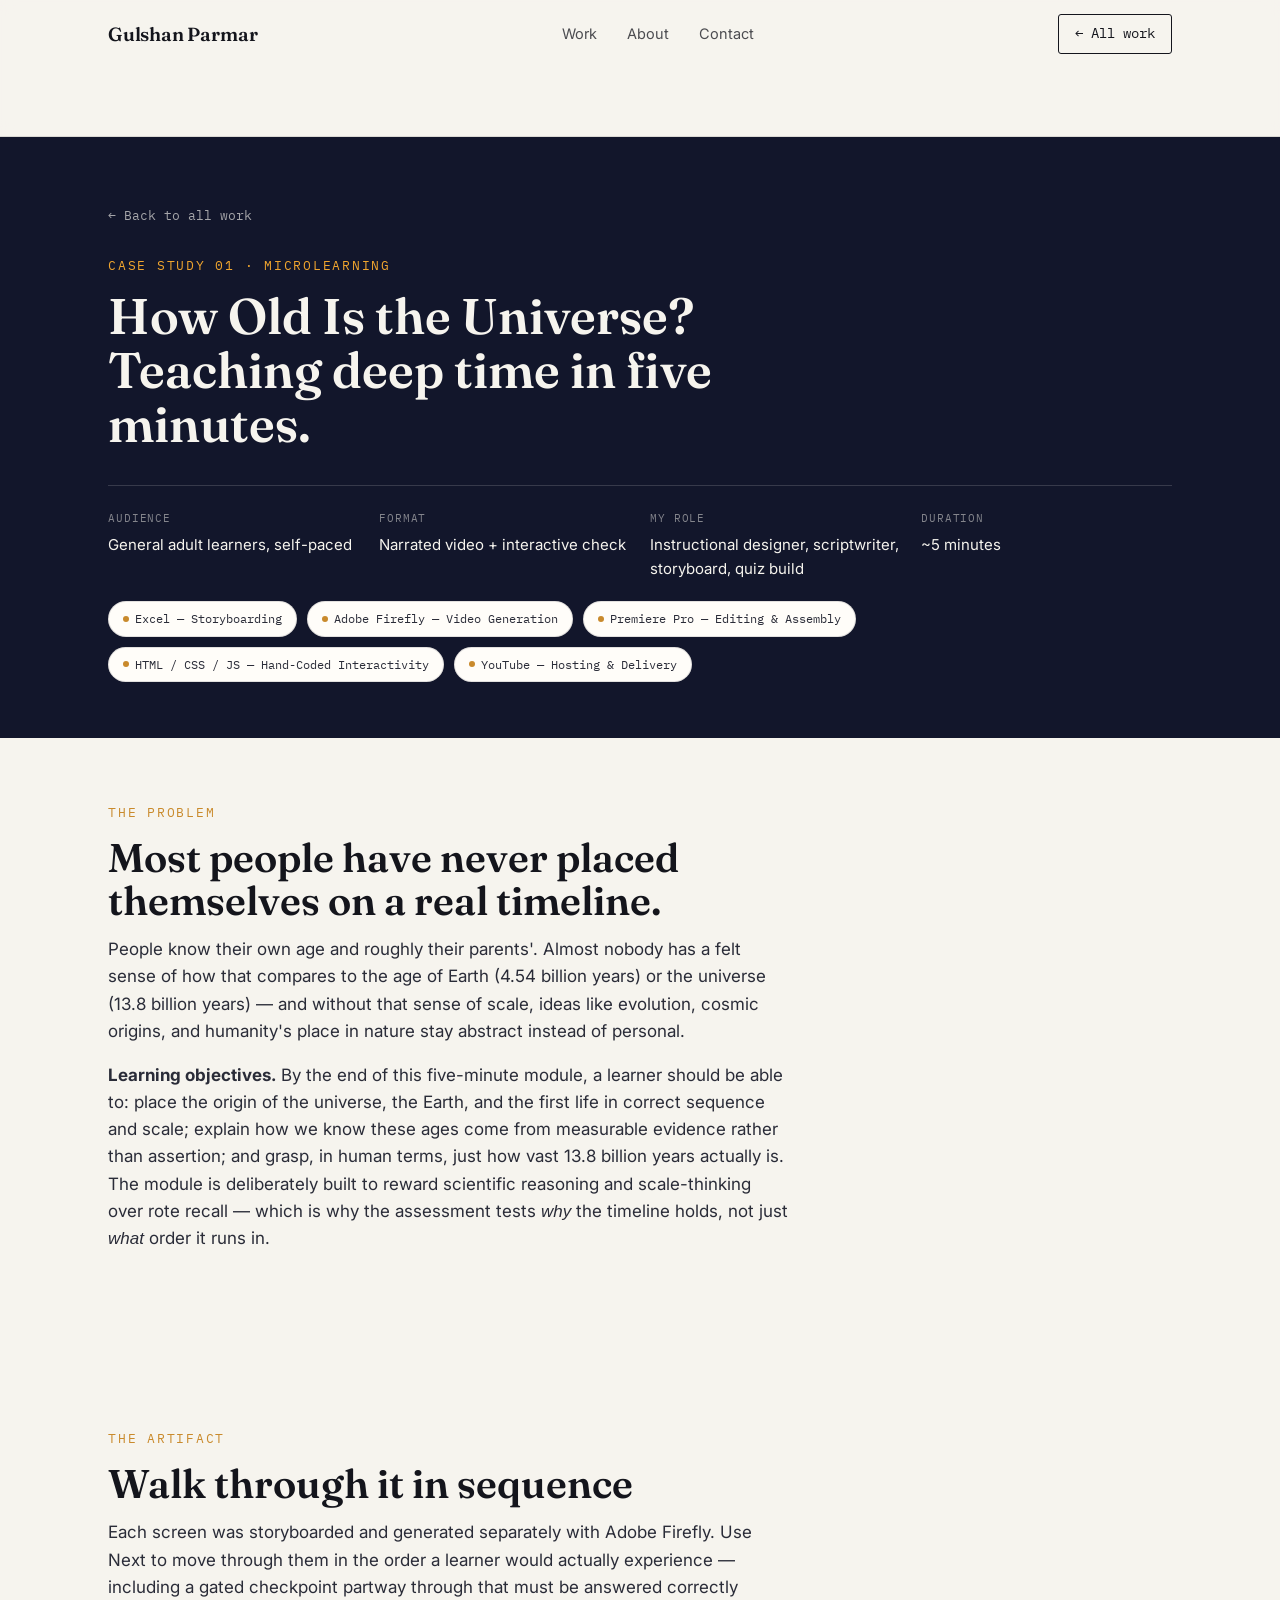
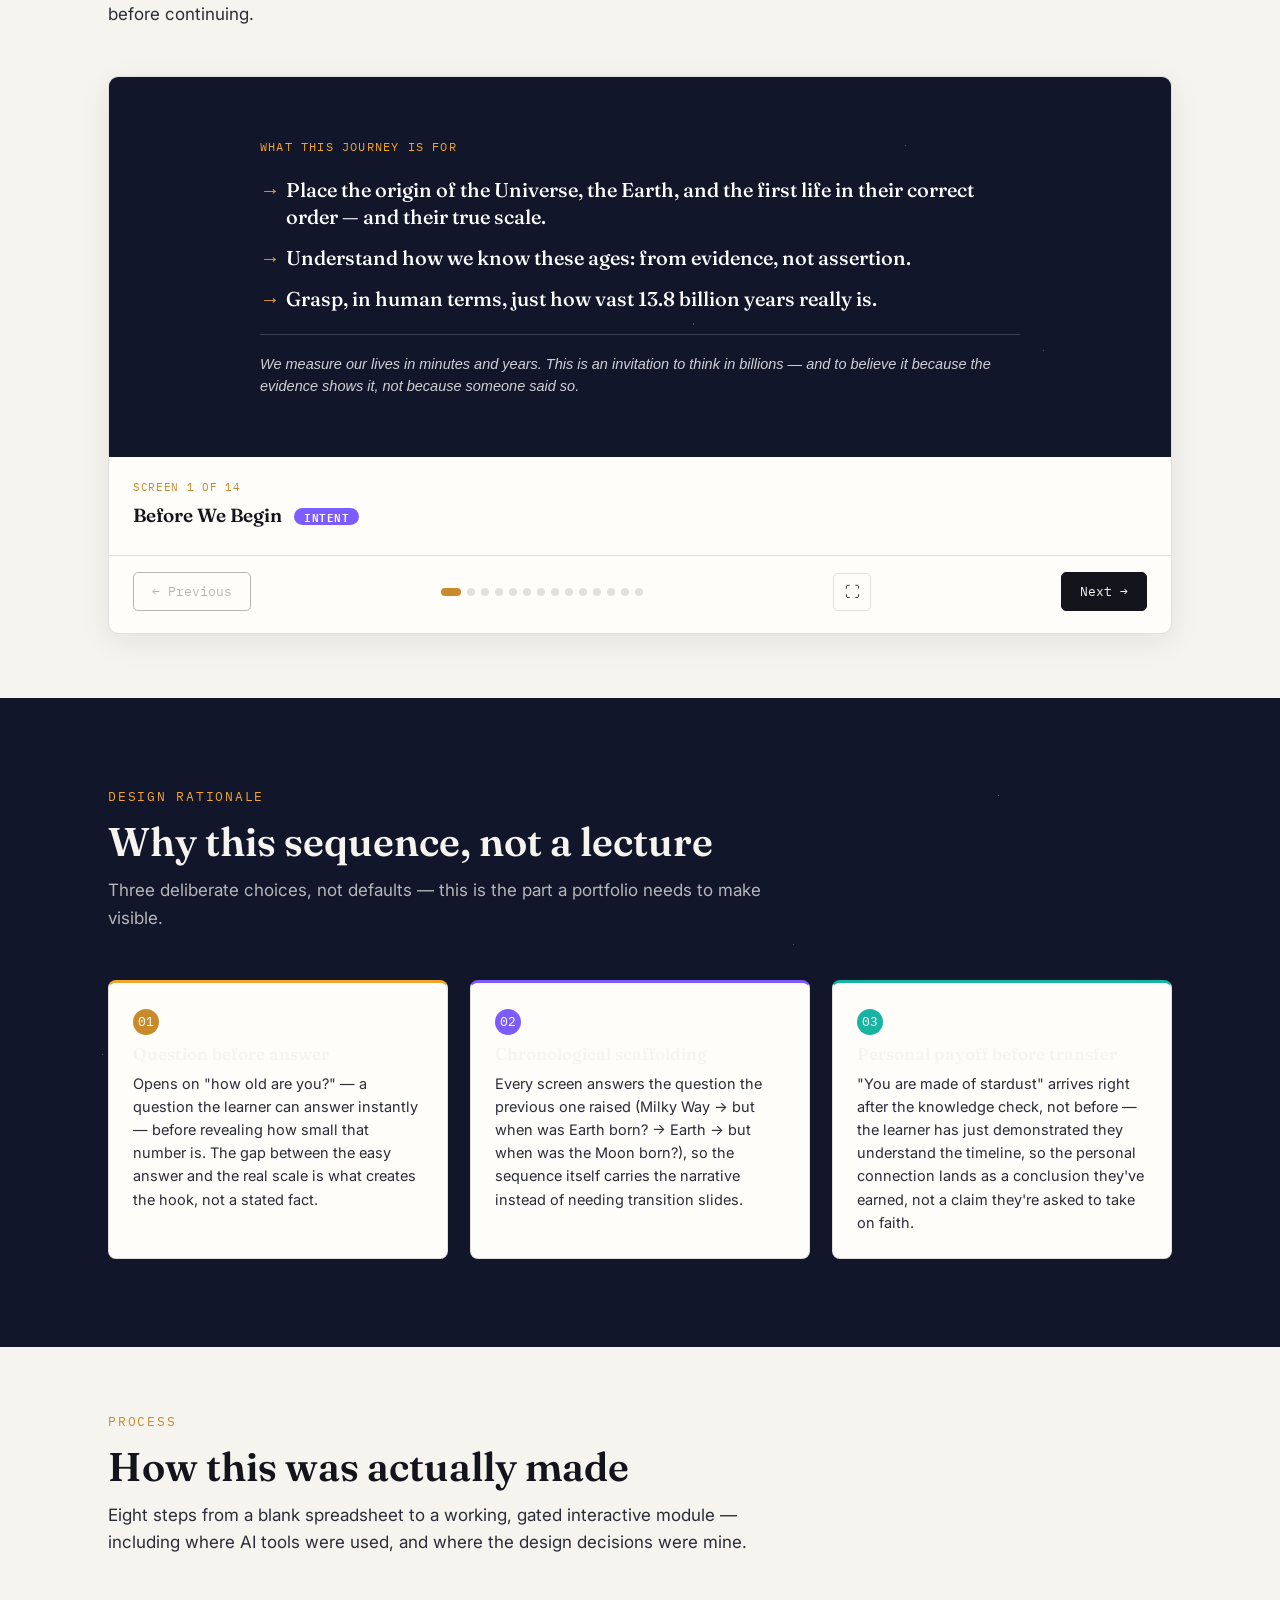
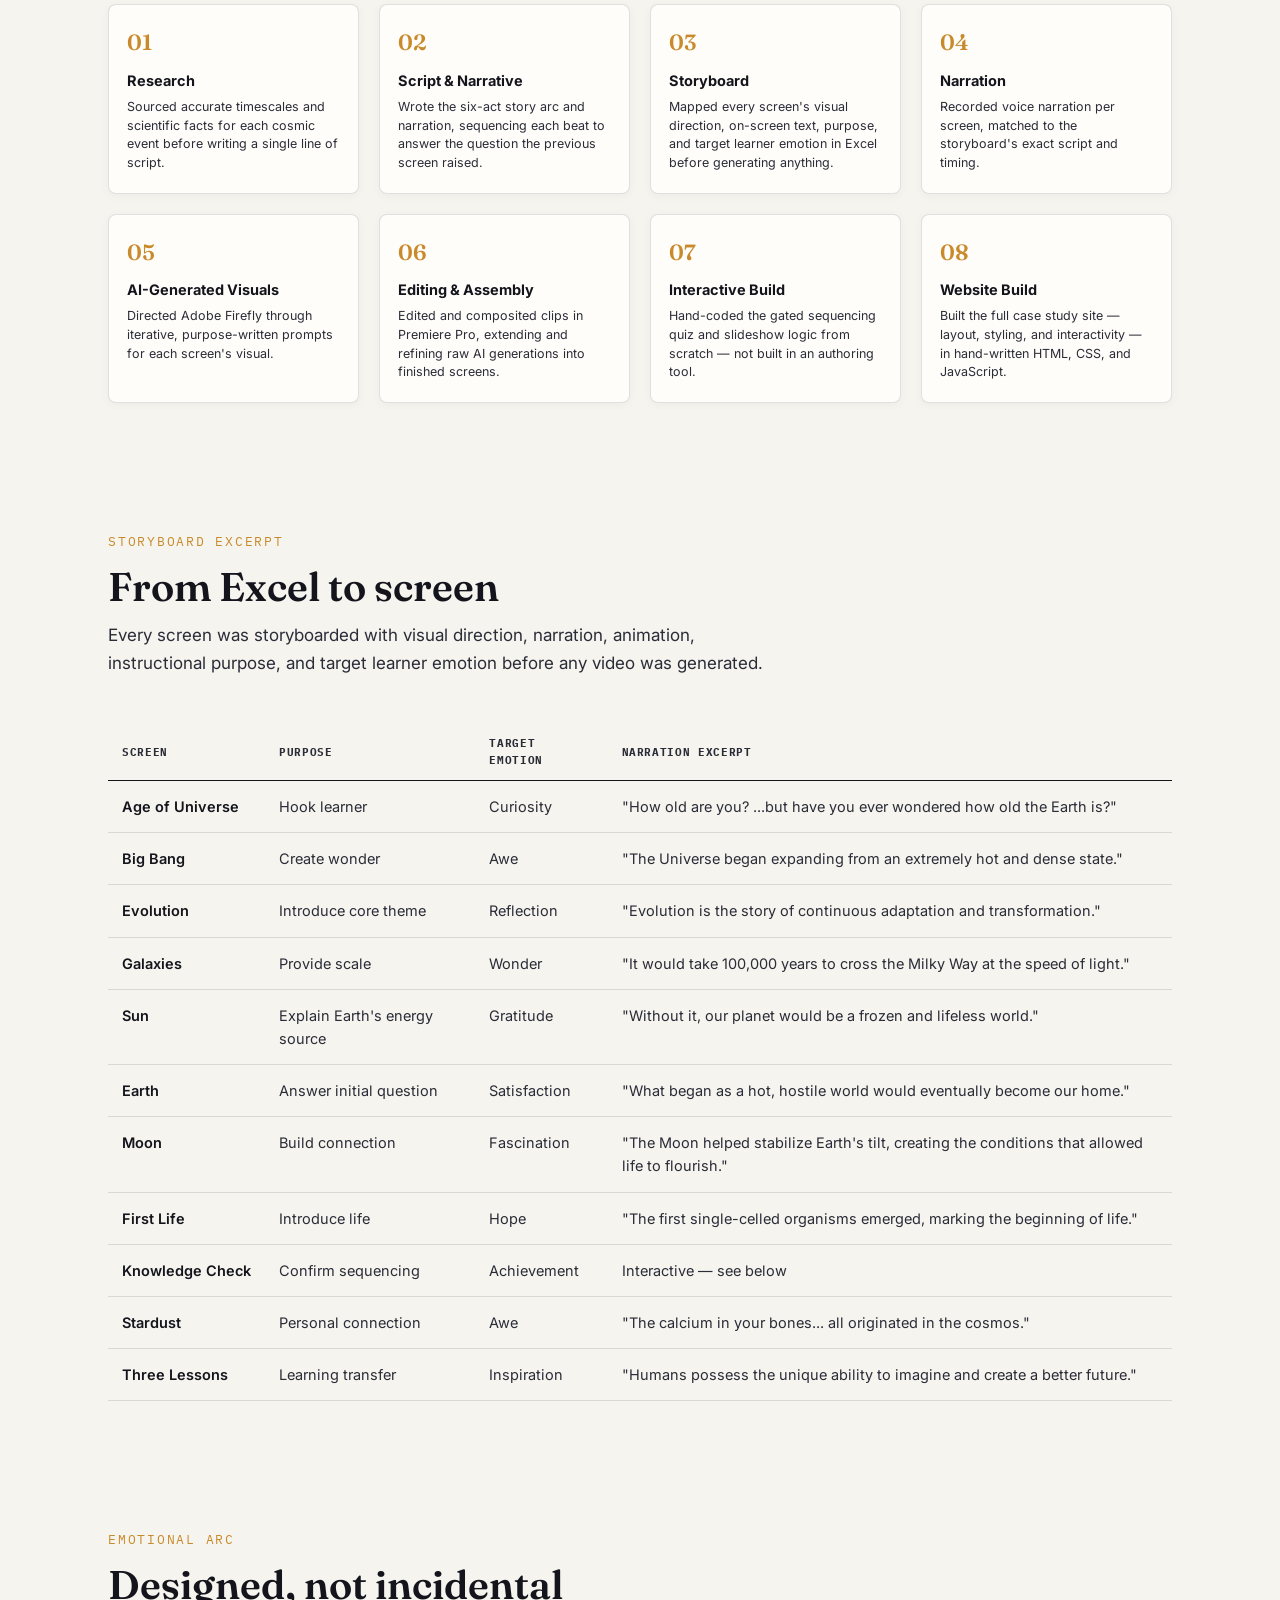
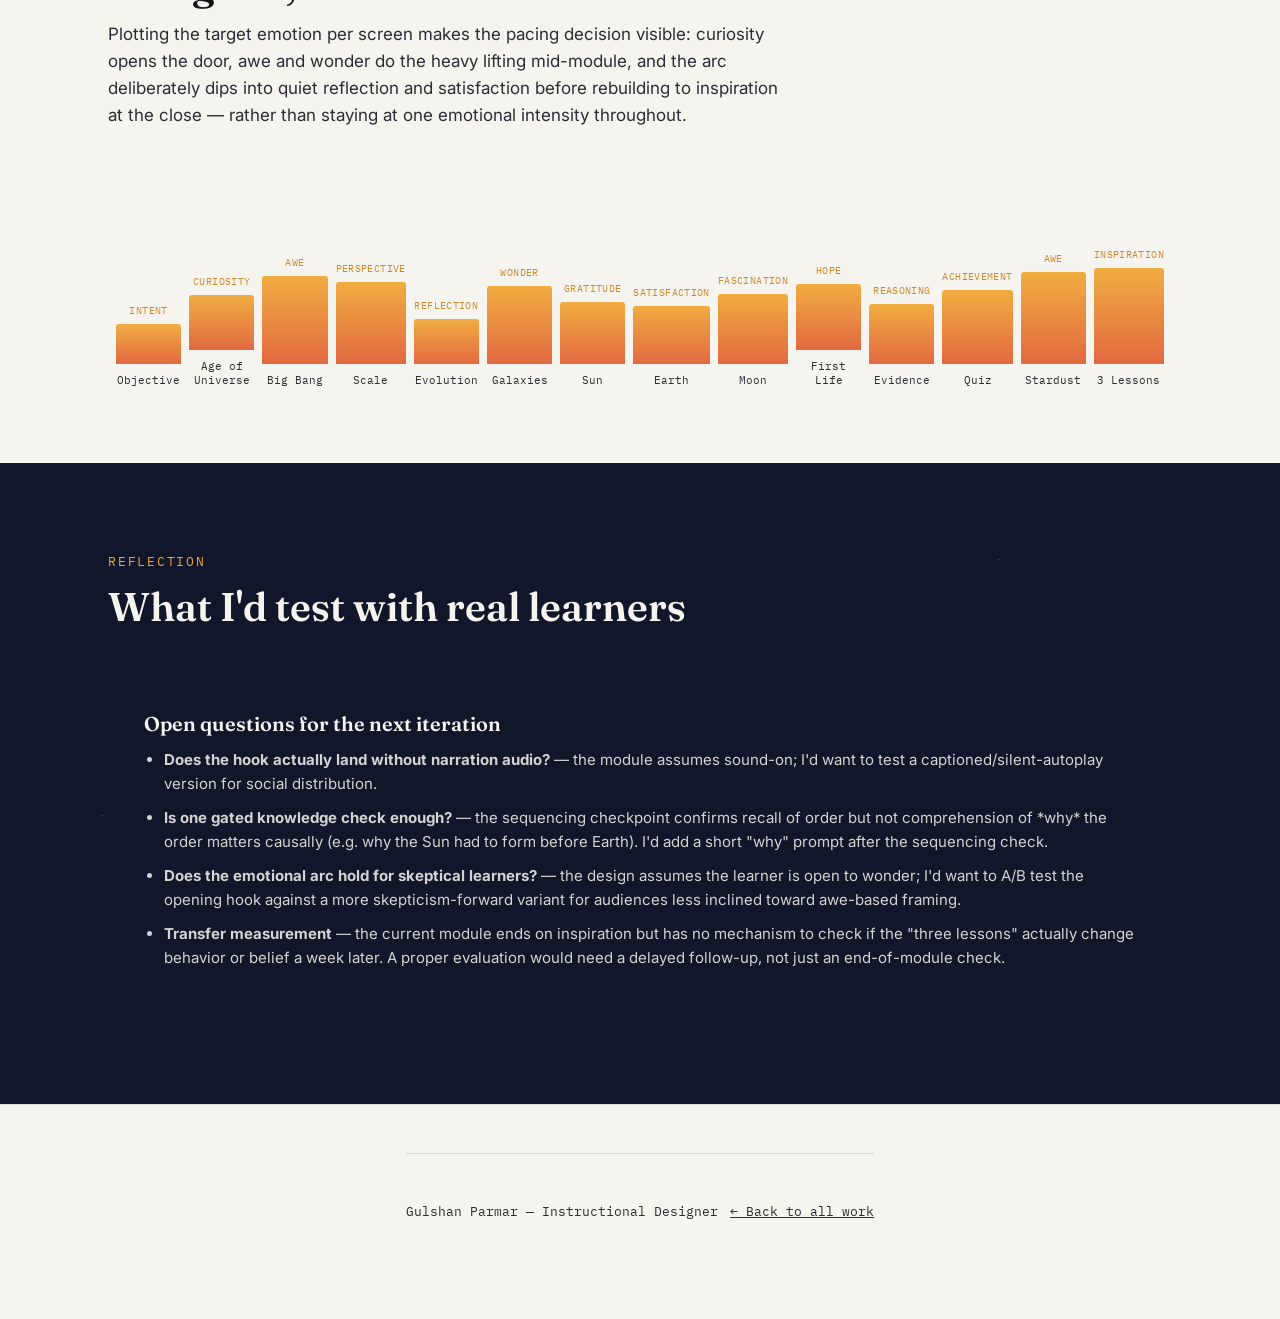
==== commit fef5eb9f: "Add files via upload" ====
--- a/case-study-bigbang.html
+++ b/case-study-bigbang.html
@@ -67,9 +67,14 @@
       <p>People know their own age and roughly their parents'. Almost nobody has a felt sense of how
       that compares to the age of Earth (4.54 billion years) or the universe (13.8 billion years) —
       and without that sense of scale, ideas like evolution, cosmic origins, and humanity's place in
-      nature stay abstract instead of personal. The learning objective: by the end of the module, a
-      learner should be able to correctly sequence the major events of cosmic and planetary history,
-      and articulate in their own words why that timeline matters to how they see themselves.</p>
+      nature stay abstract instead of personal.</p>
+      <p><strong>Learning objectives.</strong> By the end of this five-minute module, a learner should
+      be able to: place the origin of the universe, the Earth, and the first life in correct sequence
+      and scale; explain how we know these ages come from measurable evidence rather than assertion;
+      and grasp, in human terms, just how vast 13.8 billion years actually is. The module is
+      deliberately built to reward scientific reasoning and scale-thinking over rote recall — which is
+      why the assessment tests <em>why</em> the timeline holds, not just <em>what</em> order it runs
+      in.</p>
     </div>
   </div>
 </section>
--- a/style.css
+++ b/style.css
@@ -558,9 +558,192 @@
   background: var(--paper);
   display: flex;
   flex-direction: column;
+  justify-content: flex-start;
+  padding: 24px 26px;
+  gap: 16px;
+}
+.slide-frame.quiz-mode.quiz-scroll { overflow-y: auto; max-height: 70vh; }
+.slideshow.fullscreen-mode .slide-frame.quiz-mode.quiz-scroll { max-height: none; }
+.iq-block {
+  border-bottom: 1px solid var(--line);
+  padding-bottom: 18px;
+  margin-bottom: 4px;
+  display: flex;
+  flex-direction: column;
+  gap: 10px;
+}
+.iq-block:last-child { border-bottom: none; }
+.iq-qnum {
+  font-family: var(--mono);
+  font-size: 11px;
+  text-transform: uppercase;
+  letter-spacing: 0.08em;
+  color: var(--sunfire-dim);
+  font-weight: 600;
+}
+.iq-mcq-opts { display: flex; flex-direction: column; gap: 8px; }
+.iq-mcq-opt {
+  display: flex;
+  align-items: flex-start;
+  gap: 10px;
+  text-align: left;
+  font-family: var(--body);
+  font-size: 14px;
+  line-height: 1.4;
+  color: var(--ink);
+  background: var(--parchment);
+  border: 1.5px solid var(--line);
+  border-radius: 8px;
+  padding: 11px 14px;
+  cursor: pointer;
+  transition: transform 0.12s ease, border-color 0.12s ease, background 0.12s ease;
+}
+.iq-mcq-opt:hover:not(:disabled) { transform: translateX(3px); border-color: var(--sunfire-dim); }
+.iq-mcq-opt:disabled { cursor: default; opacity: 0.72; }
+.iq-mcq-key {
+  flex: 0 0 auto;
+  font-family: var(--mono);
+  font-size: 11px;
+  font-weight: 600;
+  width: 20px; height: 20px;
+  border-radius: 4px;
+  background: var(--space);
+  color: var(--parchment);
+  display: flex; align-items: center; justify-content: center;
+}
+.iq-mcq-opt.right { border-color: #2f7d4f; background: #eaf6ee; opacity: 1; }
+.iq-mcq-opt.right .iq-mcq-key { background: #2f7d4f; }
+.iq-mcq-opt.wrong { border-color: var(--ember); background: #fdeee8; }
+.iq-mcq-opt.wrong .iq-mcq-key { background: var(--ember); }
+
+/* typographic panels: objective / scale / evidence */
+.slide-frame.panel-mode {
+  aspect-ratio: unset;
+  min-height: 380px;
+  background: var(--space-deep);
+  display: flex;
+  flex-direction: column;
   justify-content: center;
-  padding: 28px 26px;
+  padding: 30px 30px;
+  overflow-y: auto;
+  background-image:
+    radial-gradient(1px 1px at 15% 25%, rgba(255,255,255,0.4) 50%, transparent 50%),
+    radial-gradient(1px 1px at 75% 18%, rgba(255,255,255,0.3) 50%, transparent 50%),
+    radial-gradient(1.5px 1.5px at 55% 65%, rgba(255,255,255,0.28) 50%, transparent 50%),
+    radial-gradient(1px 1px at 88% 72%, rgba(255,255,255,0.25) 50%, transparent 50%);
+}
+.slideshow.fullscreen-mode .slide-frame.panel-mode { max-height: none; }
+.bpanel { max-width: 760px; margin: 0 auto; width: 100%; }
+.bpanel-eyebrow {
+  font-family: var(--mono);
+  font-size: 12px;
+  text-transform: uppercase;
+  letter-spacing: 0.1em;
+  color: var(--sunfire);
+  margin-bottom: 20px;
+}
+.bpanel-objectives {
+  list-style: none;
+  margin: 0 0 22px;
+  padding: 0;
+  display: flex;
+  flex-direction: column;
+  gap: 14px;
+}
+.bpanel-objectives li {
+  font-family: var(--display);
+  font-size: clamp(15px, 2.2vw, 20px);
+  font-weight: 500;
+  color: #fff;
+  line-height: 1.35;
+  padding-left: 26px;
+  position: relative;
+}
+.bpanel-objectives li::before {
+  content: "→";
+  position: absolute;
+  left: 0;
+  color: var(--sunfire);
+}
+.bpanel-thesis {
+  font-family: var(--body);
+  font-size: 14.5px;
+  font-style: italic;
+  line-height: 1.55;
+  color: rgba(255,255,255,0.8);
+  border-top: 1px solid rgba(255,255,255,0.18);
+  padding-top: 18px;
+  margin: 0;
+}
+/* cosmic calendar */
+.bcal { display: flex; flex-direction: column; gap: 2px; margin-bottom: 20px; }
+.bcal-row {
+  display: grid;
+  grid-template-columns: 160px 1fr;
   gap: 16px;
+  align-items: baseline;
+  padding: 11px 0;
+  border-bottom: 1px solid rgba(255,255,255,0.12);
+}
+.bcal-date {
+  font-family: var(--mono);
+  font-size: 13px;
+  color: var(--sunfire);
+  font-weight: 500;
+}
+.bcal-event {
+  font-family: var(--display);
+  font-size: clamp(15px, 2vw, 18px);
+  font-weight: 600;
+  color: #fff;
+  display: flex;
+  flex-direction: column;
+  gap: 2px;
+}
+.bcal-sub {
+  font-family: var(--body);
+  font-size: 12.5px;
+  font-weight: 400;
+  color: rgba(255,255,255,0.6);
+}
+.bcal-row:last-child .bcal-date, .bcal-row:last-child .bcal-event { color: var(--sunfire); }
+.bcal-row:last-child .bcal-event { color: #fff; }
+/* evidence */
+.bev { display: flex; flex-direction: column; gap: 14px; margin-bottom: 20px; }
+.bev-row {
+  display: flex;
+  flex-direction: column;
+  gap: 5px;
+  border-left: 3px solid var(--sunfire);
+  padding-left: 16px;
+}
+.bev-claim {
+  font-family: var(--display);
+  font-size: clamp(15px, 2vw, 18px);
+  font-weight: 600;
+  color: #fff;
+}
+.bev-method {
+  font-family: var(--body);
+  font-size: 14px;
+  line-height: 1.5;
+  color: rgba(255,255,255,0.78);
+}
+.bpanel-take {
+  font-family: var(--body);
+  font-size: 15px;
+  font-weight: 500;
+  line-height: 1.5;
+  color: #fff;
+  background: rgba(240,165,46,0.16);
+  border-left: 4px solid var(--sunfire);
+  border-radius: 6px;
+  padding: 14px 16px;
+  margin: 0;
+}
+@media (max-width: 640px) {
+  .bcal-row { grid-template-columns: 110px 1fr; gap: 10px; }
+  .bcal-date { font-size: 11.5px; }
 }
 .iq-prompt { font-family: var(--body); font-size: 15px; color: var(--ink-soft); margin: 0 0 4px; }
 .iq-label { font-family: var(--mono); font-size: 11.5px; text-transform: uppercase; letter-spacing: 0.06em; color: var(--ink-soft); opacity: 0.7; margin-bottom: 6px; }
@@ -1123,41 +1306,36 @@
 /* takeaway strip — learner-facing lesson, visible in both modes */
 .cs-takeaway {
   margin-top: 18px;
-  display: flex;
-  align-items: flex-start;
-  gap: 12px;
+  display: block;
   background: linear-gradient(135deg, rgba(240,165,46,0.20), rgba(124,92,255,0.16));
   border: 1px solid rgba(240,165,46,0.35);
   border-left: 4px solid var(--sunfire);
   border-radius: 8px;
-  padding: 16px 18px;
+  padding: 14px 18px;
   font-family: var(--body);
-  font-size: 16px;
+  font-size: 15.5px;
   font-weight: 500;
   line-height: 1.5;
   color: var(--ink);
+  text-align: left;
   box-shadow: 0 6px 20px rgba(240,165,46,0.12);
   opacity: 0;
-  transform: translateY(10px) scale(0.99);
+  transform: translateY(10px);
   transition: opacity 0.45s ease, transform 0.45s ease;
 }
-.cs-takeaway.visible { opacity: 1; transform: translateY(0) scale(1); }
+.cs-takeaway.visible { opacity: 1; transform: translateY(0); }
 .cs-takeaway-label {
-  flex: 0 0 auto;
-  display: inline-flex;
-  align-items: center;
-  gap: 5px;
+  display: inline-block;
   font-family: var(--mono);
   font-size: 10.5px;
   text-transform: uppercase;
   letter-spacing: 0.09em;
   color: var(--paper);
   background: var(--sunfire-dim);
-  padding: 4px 9px;
+  padding: 3px 9px;
   border-radius: 5px;
   font-weight: 600;
-  position: relative;
-  top: 1px;
+  margin-right: 10px;
 }
 /* in immersive mode, slide-info is hidden — but the takeaway must still show,
    so we surface it as an overlay pinned above the control bar */
@@ -1172,9 +1350,11 @@
 .slideshow.fullscreen-mode .slide-info > *:not(.cs-takeaway) { display: none; }
 .slideshow.fullscreen-mode .cs-takeaway {
   margin: 0 16px;
-  background: rgba(12,14,28,0.82);
+  background: rgba(12,14,28,0.85);
   color: #fff;
   backdrop-filter: blur(6px);
+  text-align: left;
+  border-left: 4px solid var(--sunfire);
 }
 /* on the timeline scene, the chart owns the full frame — don't overlay the takeaway
    on top of the milestone labels; the timeline's own summary line carries the message */
@@ -1189,8 +1369,8 @@
   aspect-ratio: 3/2;
   display: flex;
   flex-direction: column;
-  justify-content: center;
-  padding: 32px 30px 44px;
+  justify-content: flex-start;
+  padding: 32px 30px 0;
   box-sizing: border-box;
   background:
     radial-gradient(1px 1px at 20% 30%, rgba(255,255,255,0.4) 50%, transparent 50%),
@@ -1202,7 +1382,7 @@
 .slideshow.fullscreen-mode .dtimeline {
   aspect-ratio: unset;
   height: 100%;
-  padding: 56px 40px 40px;
+  padding: 56px 40px 0;
 }
 .dtl-title {
   font-family: var(--display);
@@ -1210,8 +1390,9 @@
   color: #fff;
   text-align: center;
   margin-bottom: 26px;
-}
-.dtl-chart { position: relative; width: 100%; height: 56%; }
+  flex: 0 0 auto;
+}
+.dtl-chart { position: relative; width: 100%; flex: 1 1 auto; min-height: 0; }
 .dtl-svg { width: 100%; height: 100%; overflow: visible; }
 .dtl-line {
   fill: none;
@@ -1224,18 +1405,16 @@
   filter: drop-shadow(0 0 4px rgba(240,165,46,0.5));
 }
 .dtl-dot { fill: #fff; stroke: var(--sunfire); stroke-width: 1; vector-effect: non-scaling-stroke; }
-.dtl-labels { position: relative; height: 24px; margin-top: 10px; }
+.dtl-labels { position: absolute; inset: 0; pointer-events: none; }
 .dtl-label {
   position: absolute;
-  transform: translateX(-50%);
   font-family: var(--display);
   font-weight: 600;
-  font-size: clamp(11px, 2vw, 16px);
+  font-size: clamp(11px, 1.9vw, 15px);
   color: #fff;
   white-space: nowrap;
-  top: 4px;
   letter-spacing: 0.01em;
-  text-shadow: 0 1px 6px rgba(0,0,0,0.5);
+  text-shadow: 0 1px 6px rgba(0,0,0,0.7);
 }
 .dtl-hint {
   margin-top: 22px;
@@ -1246,23 +1425,20 @@
   letter-spacing: 0.02em;
 }
 .dtl-takeaway {
-  margin-top: 26px;
+  margin: 18px 0 0;
   display: flex;
   align-items: flex-start;
   gap: 10px;
-  justify-content: center;
-  max-width: 760px;
-  margin-left: auto;
-  margin-right: auto;
+  width: 100%;
   background: rgba(240,165,46,0.14);
-  border: 1px solid rgba(240,165,46,0.4);
-  border-radius: 8px;
-  padding: 14px 18px;
+  border-top: 2px solid var(--sunfire);
+  padding: 14px 4px;
   font-family: var(--body);
   font-size: clamp(13px, 1.8vw, 16px);
   font-weight: 500;
   line-height: 1.5;
   color: #fff;
+  box-sizing: border-box;
 }
 .dtl-takeaway-label {
   flex: 0 0 auto;
